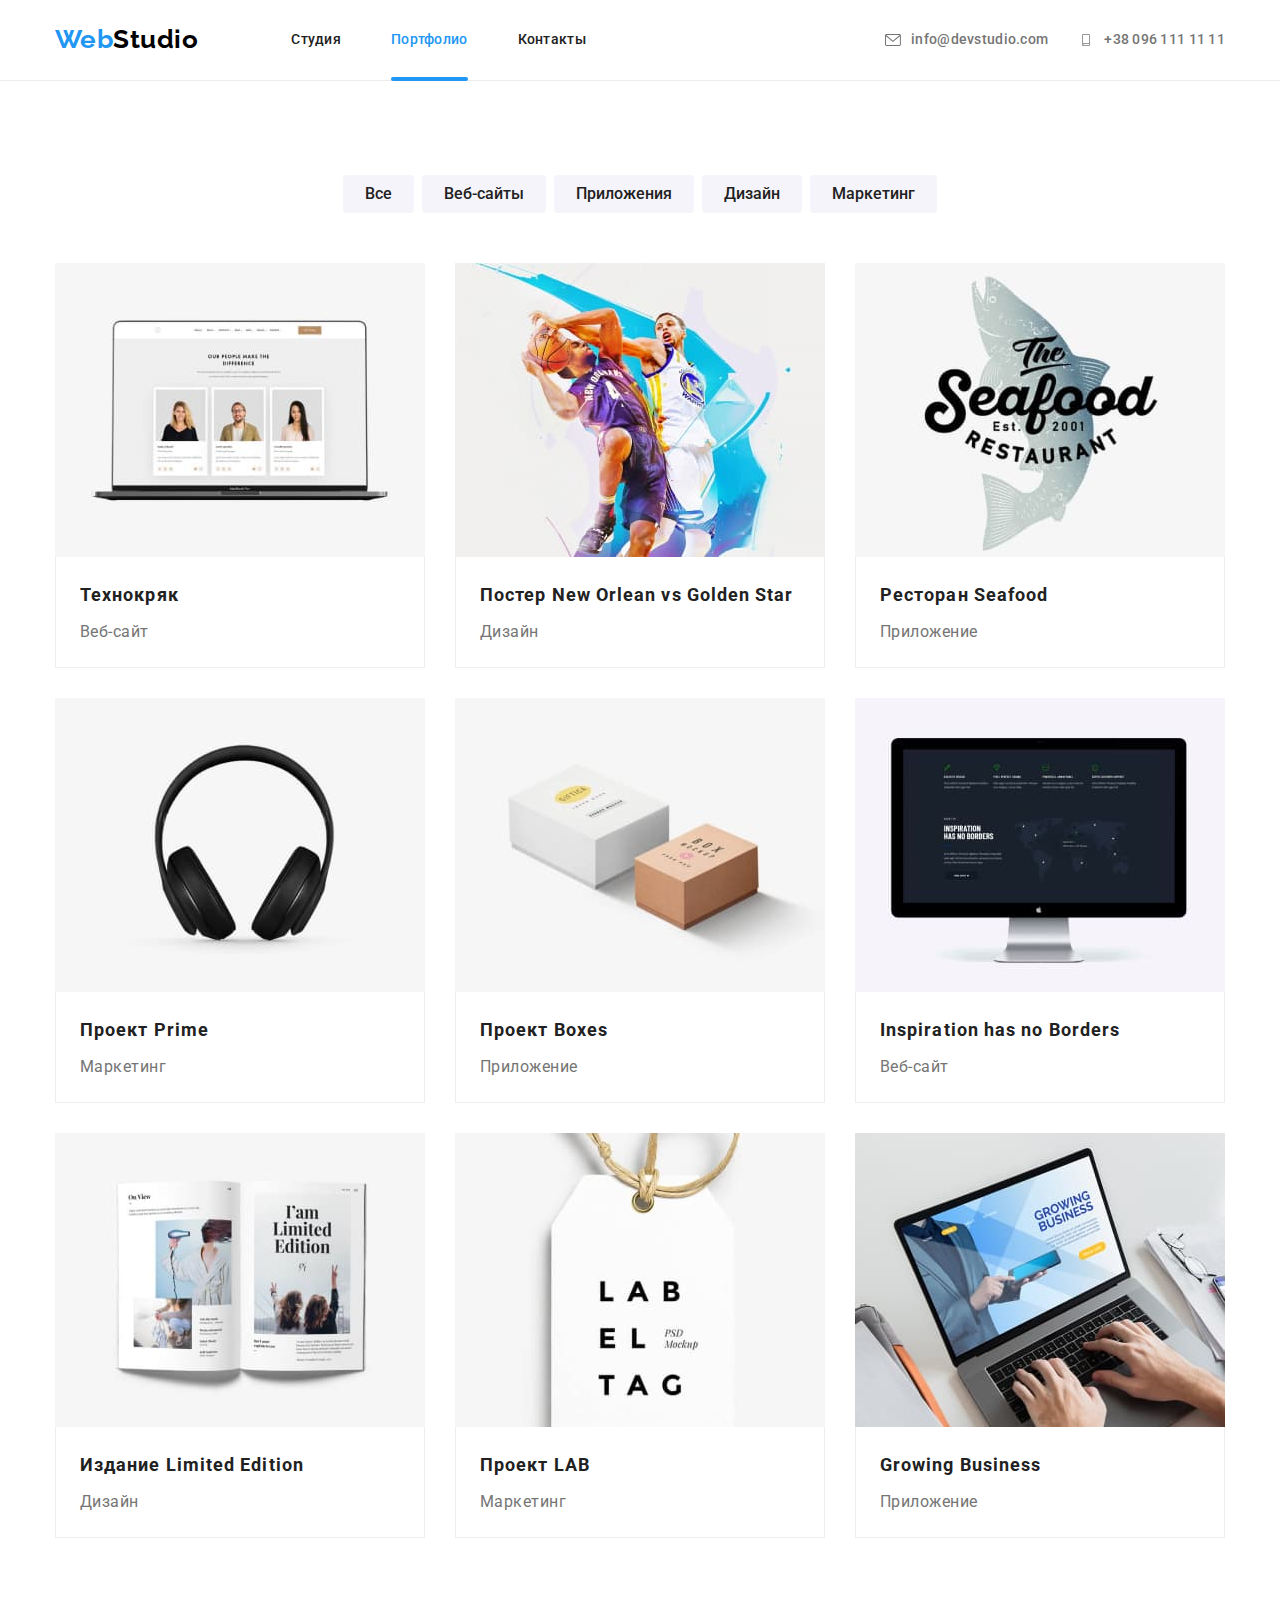
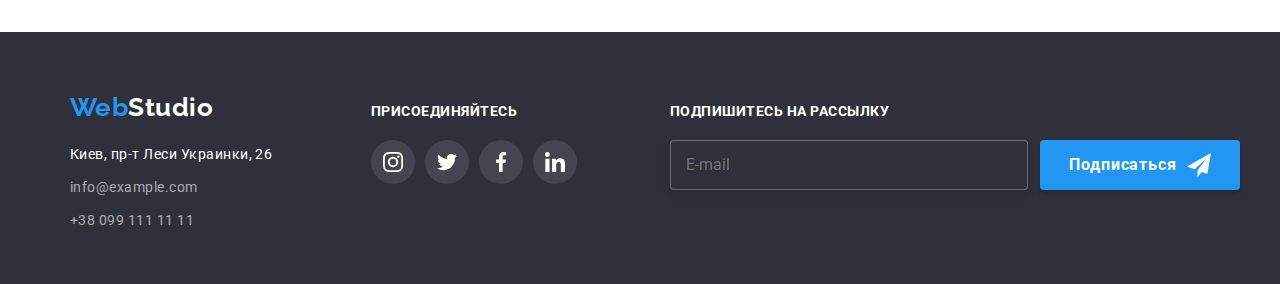
==== portfolio.html @ 0abc46ab "Скопировал файлы из 7 в 8 ДЗ" ====
<!DOCTYPE html>
<html lang="en">
  <head>
    <meta charset="UTF-8" />
    <meta http-equiv="X-UA-Compatible" content="IE=edge" />
    <meta name="viewport" content="width=device-width, initial-scale=1.0" />
    <title>Document</title>
    <link
      href="https://fonts.googleapis.com/css2?family=Raleway:wght@700&family=Roboto:wght@400;500;700;900&display=swap"
      rel="stylesheet"
    />
    <link
      rel="stylesheet"
      href="https://cdnjs.cloudflare.com/ajax/libs/modern-normalize/1.1.0/modern-normalize.min.css"
    />

    <link rel="stylesheet" href="./css/main.min.css" />
  </head>
  <body>
    <!-- HEADER -->
    <header class="header section">
      <div class="header__container container">
        <a class="logo link" href="./index.html"
          ><span class="logo__first-word">Web</span><span class="logo__second-word">Studio</span></a
        >
        <nav class="nav">
          <ul class="nav-list list">
            <li class="nav-list__item">
              <a class="nav-list__link link" href="./index.html">Студия</a>
            </li>
            <li class="nav-list__item">
              <a
                class="nav-list__link nav-list__link--active nav-list__link--current link"
                href="./portfolio.html"
                >Портфолио</a
              >
            </li>
            <li class="nav-list__item"><a class="nav-list__link link" href="">Контакты</a></li>
          </ul>
        </nav>
        <ul class="contacts list">
          <li class="contacts__item">
            <a class="contacts__link link" href="mailto:info@devstudio.com">
              <svg class="contacts__icon" width="16" height="12">
                <use href="./images/sprite.svg#icon-envelope"></use>
              </svg>
              info@devstudio.com</a
            >
          </li>
          <li class="contacts__item">
            <a class="contacts__link link" href="tel:+380961111111">
              <svg class="contacts__icon" width="16" height="12">
                <use href="./images/sprite.svg#icon-smartphone"></use>
              </svg>
              +38 096 111 11 11</a
            >
          </li>
        </ul>
      </div>
    </header>
    <main>
      <!-- section portfolio -->
      <section class="portfolio section">
        <div class="container">
          <h1 class="visually-hidden">Portfolio</h1>
          <!-- filters with buttons -->
          <ul class="filters list">
            <li class="filters__item">
              <button class="filters__button btn" type="button">Все</button>
            </li>
            <li class="filters__item">
              <button class="filters__button btn" type="button">Веб-сайты</button>
            </li>
            <li class="filters__item">
              <button class="filters__button btn" type="button">Приложения</button>
            </li>
            <li class="filters__item">
              <button class="filters__button btn" type="button">Дизайн</button>
            </li>
            <li class="filters__item">
              <button class="filters__button btn" type="button">Маркетинг</button>
            </li>
          </ul>
          <!-- projects -->
          <ul class="projects list">
            <li class="projects__item">
              <a href="" class="projects__link link">
                <div class="projects__wrap">
                  <img
                    src="./images/img-texnokryak.jpg"
                    width="370"
                    height="294"
                    alt="Экран ноутбука с изображением сайта"
                  />
                  <p class="projects__top-text">
                    Технокряк это современная площадка распространения коронавируса. Компании
                    используют эту платформу для цифрового шпионажа и атак на защищённые сервера
                    конкурентов.
                  </p>
                </div>
                <div class="projects__description">
                  <h2 class="projects__name">Технокряк</h2>
                  <p class="projects__type">Веб-сайт</p>
                </div>
              </a>
            </li>
            <li class="projects__item">
              <a href="" class="projects__link link">
                <div class="projects__wrap">
                  <img
                    src="./images/img-new-orlean.jpg"
                    width="370"
                    height="294"
                    alt="Два игрока в баскетбол"
                  />
                  <p class="projects__top-text">
                    Технокряк это современная площадка распространения коронавируса. Компании
                    используют эту платформу для цифрового шпионажа и атак на защищённые сервера
                    конкурентов.
                  </p>
                </div>
                <div class="projects__description">
                  <h2 class="projects__name">Постер New Orlean vs Golden Star</h2>
                  <p class="projects__type">Дизайн</p>
                </div>
              </a>
            </li>
            <li class="projects__item">
              <a href="" class="projects__link link">
                <div class="projects__wrap">
                  <img
                    src="./images/img-seafood.jpg"
                    width="370"
                    height="294"
                    alt="Реклама ресторана Seafood"
                  />
                  <p class="projects__top-text">
                    Технокряк это современная площадка распространения коронавируса. Компании
                    используют эту платформу для цифрового шпионажа и атак на защищённые сервера
                    конкурентов.
                  </p>
                </div>
                <div class="projects__description">
                  <h2 class="projects__name">Ресторан Seafood</h2>
                  <p class="projects__type">Приложение</p>
                </div>
              </a>
            </li>
            <li class="projects__item">
              <a href="" class="projects__link link">
                <div class="projects__wrap">
                  <img
                    src="./images/img-prime.jpg"
                    width="370"
                    height="294"
                    alt="Черные наушники"
                  />
                  <p class="projects__top-text">
                    Технокряк это современная площадка распространения коронавируса. Компании
                    используют эту платформу для цифрового шпионажа и атак на защищённые сервера
                    конкурентов.
                  </p>
                </div>
                <div class="projects__description">
                  <h2 class="projects__name">Проект Prime</h2>
                  <p class="projects__type">Маркетинг</p>
                </div>
              </a>
            </li>
            <li class="projects__item">
              <a href="" class="projects__link link">
                <div class="projects__wrap">
                  <img
                    src="./images/img-boxes.jpg"
                    width="370"
                    height="294"
                    alt="Две картонные коробки"
                  />
                  <p class="projects__top-text">
                    Технокряк это современная площадка распространения коронавируса. Компании
                    используют эту платформу для цифрового шпионажа и атак на защищённые сервера
                    конкурентов.
                  </p>
                </div>
                <div class="projects__description">
                  <h2 class="projects__name">Проект Boxes</h2>
                  <p class="projects__type">Приложение</p>
                </div>
              </a>
            </li>
            <li class="projects__item">
              <a href="" class="projects__link link">
                <div class="projects__wrap">
                  <img
                    src="./images/img-inspiration.jpg"
                    width="370"
                    height="294"
                    alt="Монитор компьютера"
                  />
                  <p class="projects__top-text">
                    Технокряк это современная площадка распространения коронавируса. Компании
                    используют эту платформу для цифрового шпионажа и атак на защищённые сервера
                    конкурентов.
                  </p>
                </div>
                <div class="projects__description">
                  <h2 class="projects__name">Inspiration has no Borders</h2>
                  <p class="projects__type">Веб-сайт</p>
                </div>
              </a>
            </li>
            <li class="projects__item">
              <a href="" class="projects__link link">
                <div class="projects__wrap">
                  <img
                    src="./images/img-limited-edition.jpg"
                    width="370"
                    height="294"
                    alt="Разворот журнала"
                  />
                  <p class="projects__top-text">
                    Технокряк это современная площадка распространения коронавируса. Компании
                    используют эту платформу для цифрового шпионажа и атак на защищённые сервера
                    конкурентов.
                  </p>
                </div>
                <div class="projects__description">
                  <h2 class="projects__name">Издание Limited Edition</h2>
                  <p class="projects__type">Дизайн</p>
                </div>
              </a>
            </li>
            <li class="projects__item">
              <a href="" class="projects__link link">
                <div class="projects__wrap">
                  <img
                    src="./images/img-lab.jpg"
                    width="370"
                    height="294"
                    alt="Этикетка с надписью LAB EL TAG"
                  />
                  <p class="projects__top-text">
                    Технокряк это современная площадка распространения коронавируса. Компании
                    используют эту платформу для цифрового шпионажа и атак на защищённые сервера
                    конкурентов.
                  </p>
                </div>
                <div class="projects__description">
                  <h2 class="projects__name">Проект LAB</h2>
                  <p class="projects__type">Маркетинг</p>
                </div>
              </a>
            </li>
            <li class="projects__item">
              <a href="" class="projects__link link">
                <div class="projects__wrap">
                  <img
                    src="./images/img-growing-business.jpg"
                    width="370"
                    height="294"
                    alt="Экран ноутбука"
                  />
                  <p class="projects__top-text">
                    Технокряк это современная площадка распространения коронавируса. Компании
                    используют эту платформу для цифрового шпионажа и атак на защищённые сервера
                    конкурентов.
                  </p>
                </div>
                <div class="projects__description">
                  <h2 class="projects__name">Growing Business</h2>
                  <p class="projects__type">Приложение</p>
                </div>
              </a>
            </li>
          </ul>
        </div>
      </section>
    </main>
    <!-- footer -->
    <footer class="footer section">
      <div class="footer__container container">
        <div class="address">
          <a class="logo logo__footer link" href="./index.html"
            ><span class="logo__first-word">Web</span
            ><span class="logo__third-word">Studio</span></a
          >
          <address class="address">
            <ul class="address__list list">
              <li class="address__item">
                <p class="address__post">Киев, пр-т Леси Украинки, 26</p>
              </li>
              <li class="address__item">
                <a class="address__link link" href="mailto:info@example.com">info@example.com</a>
              </li>
              <li class="address__item">
                <a class="address__link link" href="tel:+380991111111">+38 099 111 11 11</a>
              </li>
            </ul>
          </address>
        </div>
        <div class="join">
          <p class="join__text">Присоединяйтесь</p>
          <ul class="social list">
            <li class="social__item">
              <a
                class="social__link social__link--dark link"
                href=""
                target="_blank"
                rel="nofollow noopener noreferrer"
                aria-label="Ссылка на Instagram"
              >
                <svg class="social__icon" width="20" height="20">
                  <use href="./images/sprite.svg#icon-instagram"></use>
                </svg>
              </a>
            </li>
            <li class="social__item">
              <a
                class="social__link social__link--dark link"
                href=""
                target="_blank"
                rel="nofollow noopener noreferrer"
                aria-label="Ссылка на twitter"
              >
                <svg class="social__icon" width="20" height="20">
                  <use href="./images/sprite.svg#icon-twitter"></use>
                </svg>
              </a>
            </li>
            <li class="social__item">
              <a
                class="social__link social__link--dark link"
                href=""
                target="_blank"
                rel="nofollow noopener noreferrer"
                aria-label="Ссылка на facebook"
              >
                <svg class="social__icon" width="20" height="20">
                  <use href="./images/sprite.svg#icon-facebook"></use>
                </svg>
              </a>
            </li>
            <li class="social__item">
              <a
                class="social__link social__link--dark link"
                href=""
                target="_blank"
                rel="nofollow noopener noreferrer"
                aria-label="Ссылка на linkedin"
              >
                <svg class="social__icon" width="20" height="20">
                  <use href="./images/sprite.svg#icon-linkedin"></use>
                </svg>
              </a>
            </li>
          </ul>
        </div>
        <div class="subscribe">
          <form action="#" class="subscribe__form">
            <div class="subscribe__field">
              <label for="user-email" class="subscribe__label">Подпишитесь на рассылку</label>
              <input
                type="email"
                class="subscribe__input"
                placeholder="E-mail"
                name="user-email"
                id="user-email"
              />
            </div>
            <button type="submit" class="primary-btn primary-btn--with-icon btn">
              Подписаться
            </button>
          </form>
        </div>
      </div>
    </footer>
  </body>
</html>
---- css/main.min.css ----
:root{--primary-text-color: #212121;--additional-text-color: #757575;--accent-color: #2196f3;--logo-text-color: #000000;--additional-accent-color: #ffffff;--mailto-tel-text-color: rgba(255, 255, 255, 0.6);--primary-background-color: #e5e5e5;--additional-background-color: #f5f4fa;--futer-background-color: #2f303a;--border-portfolio: #eeeeee;--border-line-heder: #ececec;--icon-color: #afb1b8;--icon-color-hover: #ffffff;--additional-icon-color-hover: #2196f3;--additional-icon-color-footer: #44454e}.visually-hidden{position:absolute;width:1px;height:1px;margin:-1px;padding:0;overflow:hidden;border:0;clip:rect(0 0 0 0)}.primary-btn,.check-text,.check-text span,.social,.social__link,.header__container,.features-list__icon,.directions__text,.clients-list__link,.filters{display:flex;justify-content:center;align-items:center}.nav-list,.contacts,.contacts__link,.features-list,.directions__list,.team-list,.clients-list{display:flex;justify-content:space-between;align-items:center}body{font-family:'Roboto', 'Sans Serif';letter-spacing:0.03em;color:var(--primary-text-color)}p,h1,h2,h3,h4,h5,h6{margin:0}img,svg{display:block}.list{list-style:none;margin:0;padding:0}.link{text-decoration:none}.btn{cursor:pointer;border-radius:4px}.section{margin-left:auto;margin-right:auto}.container{width:1200px;padding-left:15px;padding-right:15px;margin-left:auto;margin-right:auto}.logo{font-family:'Raleway', 'Sans Serif';font-size:26px;line-height:1.2;font-weight:700;display:block;margin-right:93px}.logo__first-word{color:var(--accent-color)}.logo__second-word{color:var(--logo-text-color)}.logo__third-word{color:var(--additional-accent-color)}.nav-list__item:not(:last-child){margin-right:50px}.nav-list__link{position:relative;font-size:14px;line-height:1.14;font-weight:500;letter-spacing:0.02em;transition:color 250ms cubic-bezier(0.4, 0, 0.2, 1);color:inherit}.nav-list__link:hover,.nav-list__link:focus{color:var(--accent-color)}.nav-list__link--active{color:var(--accent-color)}.nav-list__link--current::after{content:'';position:absolute;width:100%;height:4px;border-radius:2px;background-color:var(--accent-color);bottom:-34px;left:0}.contacts{margin-left:auto}.contacts__item{color:var(--additional-text-color)}.contacts__item:not(:last-child){margin-right:30px}.contacts__link{font-size:14px;line-height:1.14;font-weight:500;letter-spacing:0.02em;transition:color 250ms cubic-bezier(0.4, 0, 0.2, 1);color:inherit}.contacts__link:hover,.contacts__link:focus{color:var(--accent-color)}.contacts__icon{margin-right:10px;fill:currentColor}.contacts__icon:hover,.contacts__icon:focus{fill:currentColor}.primary-btn{font-size:16px;line-height:1.88;font-weight:700;letter-spacing:0.06em;min-width:200px;height:50px;color:var(--additional-accent-color);background-color:var(--accent-color);border:1px solid transparent;box-shadow:0px 4px 4px rgba(0,0,0,0.15);margin-left:auto;margin-right:auto}.primary-btn--with-icon::after{content:'';width:24px;height:24px;margin-left:10px;background-image:url(../images/svg-icon-send.svg);background-size:contain}.backdrop{position:fixed;top:0;left:0;height:100vh;width:100vw;background:rgba(0,0,0,0.2);transition-property:transform;transition-duration:500ms;transition-timing-function:linear;transition-delay:0}.backdrop.is-hidden{opacity:0;pointer-events:none;visibility:hidden;transform:rotate(180deg)}.modal{position:absolute;top:50%;left:50%;width:528px;min-height:581px;transform:translate(-50%, -50%);background:var(--additional-accent-color);box-shadow:0px 1px 3px rgba(0,0,0,0.12),0px 1px 1px rgba(0,0,0,0.14),0px 2px 1px rgba(0,0,0,0.2);border-radius:4px;padding:40px}.modal__close-btn{position:absolute;right:8px;top:8px;width:30px;height:30px;background-color:var(--additional-accent-color);border:1px solid rgba(0,0,0,0.1);border-radius:50%;color:var(--logo-text-color);display:flex;justify-content:center;align-items:center;transition:color 250ms cubic-bezier(0.4, 0, 0.2, 1)}.modal__close-btn:hover{color:var(--accent-color)}.modal__icon-close{fill:currentColor}.modal__title{font-size:20px;line-height:1.15;font-weight:700;text-align:center;color:var(--primary-text-color);margin-bottom:12px}.modal-field{margin-bottom:10px;display:block;margin-left:auto;margin-right:auto}.modal-field:last-of-type{margin-bottom:30px;padding-right:10px;padding-left:10px}.modal-label{font-size:12px;line-height:1.17;letter-spacing:0.01em;display:block;margin-bottom:4px;color:var(--additional-text-color)}.input-wrap{position:relative}.modal-input{width:100%;height:40px;border:1px solid rgba(33,33,33,0.2);border-radius:4px;padding-left:42px;outline:none}.modal-input:focus{border:1px solid var(--accent-color);outline:none}.modal-icon-input{position:absolute;top:50%;left:12px;transform:translateY(-50%)}.modal-input:focus+.modal-icon-input{fill:var(--accent-color)}.modal-text{width:100%;height:120px;border:1px solid rgba(33,33,33,0.2);border-radius:4px;outline:none;resize:none;display:block;padding:12px 16px;margin-bottom:20px}.modal-text:focus{border:1px solid var(--accent-color);outline:none}placeholder{font-size:14px;line-height:1.14;font-weight:400;letter-spacing:0.01em;color:rgba(117,117,117,0.5)}.check-text{font-size:14px;line-height:1.71;font-weight:400;color:var(--additional-text-color)}.check-text span{width:16px;height:15px;border-radius:2px;border:1px solid var(--primary-text-color);margin-right:8px}.modal-check:checked+.check-text span{background-color:var(--accent-color);border:none}.check-link{color:var(--accent-color);margin-left:4px}.social{width:206px}.social__item:not(:last-child){margin-right:10px}.social__link{width:44px;height:44px;border-radius:50%;color:var(--icon-color);transition:background-color 250ms cubic-bezier(0.4, 0, 0.2, 1),color 250ms cubic-bezier(0.4, 0, 0.2, 1)}.social__link:hover,.social__link:focus{background-color:var(--accent-color);color:var(--icon-color-hover)}.social__icon{fill:currentColor}.social__link--dark{background-color:var(--additional-icon-color-footer);color:var(--additional-accent-color)}.address{margin-right:70px;width:231px;flex-shrink:0;font-style:normal;font-size:14px;line-height:1.71;font-weight:400}.address__item:not(:last-child){margin-bottom:9px}.address__post{color:var(--additional-accent-color)}.address__link{color:var(--mailto-tel-text-color);transition:color 250ms cubic-bezier(0.4, 0, 0.2, 1)}.address__link:hover,.address__link:focus{color:var(--accent-color)}.join{padding-top:12px;padding-bottom:40px;margin-right:93px}.join__text{font-size:14px;line-height:1.14;font-weight:700;text-transform:uppercase;color:var(--additional-accent-color);margin-bottom:20px}.subscribe{display:block}.subscribe__form{display:flex;justify-content:space-between;align-items:flex-end}.subscribe__field{width:358px;padding-top:12px;margin-right:12px}.subscribe__label{font-size:14px;line-height:1.14;font-weight:700;display:block;margin-bottom:20px;color:var(--additional-accent-color);text-transform:uppercase}.subscribe__input{width:100%;height:50px;border:1px solid rgba(255,255,255,0.3);filter:drop-shadow(0px 4px 4px rgba(0,0,0,0.15));border-radius:4px;padding:15px;outline:none;color:var(--additional-accent-color);background-color:var(--futer-background-color)}.subscribe__input:focus{border:1px solid var(--accent-color);outline:none}placeholder{font-size:16px;line-height:1.25;font-weight:400;letter-spacing:0.01em;color:rgba(117,117,117,0.5)}.header{background-color:var(--additional-accent-color);padding-top:24px;padding-bottom:25px;border-bottom:1px solid var(--border-line-heder)}.hero{background-color:var(--futer-background-color);text-align:center;padding-top:200px;padding-bottom:200px;margin-bottom:0;min-height:600px;max-width:1600px;background-image:linear-gradient(to right, rgba(47,48,58,0.4), rgba(47,48,58,0.4)),url(../images/img-hero.jpg);background-size:cover;background-position:center;background-repeat:no-repeat}.hero__title{color:var(--additional-accent-color);font-size:44px;line-height:1.36;font-weight:900;letter-spacing:0.06em;text-transform:uppercase;width:696px;margin-left:auto;margin-right:auto;margin-bottom:30px}.features{padding-top:94px;padding-bottom:47px}.features-list{width:1170px}.features-list__item{width:270px;height:251px}.features-list__item:not(:last-child){margin-right:30px}.features-list__icon{background-color:var(--additional-background-color);height:120px;margin-bottom:30px}.features-list__title{font-size:14px;line-height:1.14;font-weight:700;text-transform:uppercase;margin-bottom:10px}.features-list__text{font-size:14px;line-height:1.71;font-weight:400;color:var(--additional-text-color)}.directions{padding-top:47px;padding-bottom:94px}.directions__title{color:var(--primary-text-color);font-size:36px;line-height:1.17;font-weight:700;margin-top:0;margin-bottom:50px;text-align:center}.directions__list{width:1170px}.directions__item{position:relative}.directions__item:not(:last-child){margin-right:30px}.directions__text{position:absolute;height:70px;width:100%;bottom:0;left:0;background-color:rgba(47,48,58,0.8);font-size:14px;line-height:1.14;font-weight:700;text-align:center;text-transform:uppercase;color:var(--additional-accent-color)}.team{background-color:var(--additional-background-color);padding-top:94px;padding-bottom:94px}.team__title{color:var(--primary-text-color);font-size:36px;line-height:1.17;font-weight:700;text-align:center;margin-bottom:50px}.team-list{width:1170px}.team-list__card{background-color:var(--additional-accent-color);box-shadow:0px 1px 3px rgba(0,0,0,0.12),0px 1px 1px rgba(0,0,0,0.14),0px 2px 1px rgba(0,0,0,0.2);border-radius:0px 0px 4px 4px;width:270px}.team-list__card:not(:last-child){margin-right:30px}.team-list__description{padding-top:30px;padding-bottom:30px;padding-right:32px;padding-left:32px}.team-list__name{color:var(--primary-text-color);font-size:16px;line-height:1.19;font-weight:500;text-align:center;margin-bottom:10px}.team-list__position{font-size:16px;line-height:1.19;font-weight:400;color:var(--additional-text-color);text-align:center;display:block;margin-bottom:16px}.clients{padding-top:94px;padding-bottom:94px}.clients__title{font-size:36px;line-height:1.17;font-weight:700;text-align:center;margin-bottom:50px}.clients-list{width:1170px}.clients-list__item:not(:last-child){margin-right:30px}.clients-list__link{width:170px;height:92px;border:1px solid var(--icon-color);border-radius:4px;color:var(--icon-color);transition:border-color 250ms cubic-bezier(0.4, 0, 0.2, 1),color 250ms cubic-bezier(0.4, 0, 0.2, 1)}.clients-list__link:hover,.clients-list__link:focus{border-color:var(--additional-icon-color-hover);color:var(--accent-color)}.clients-list__ikon{fill:currentColor}.footer{background-color:var(--futer-background-color);padding-top:60px;padding-bottom:60px;height:252px}.footer__container{display:flex;justify-content:flex-start;align-items:flex-start;width:1170px}.logo__footer{margin-bottom:20px}.portfolio.section{padding-top:94px;padding-bottom:94px}.filters{padding-bottom:16px;margin-bottom:34px}.filters__item:not(:last-child){margin-right:8px}.filters__button{display:block;font-size:16px;line-height:1.62;font-weight:500;text-align:center;background-color:var(--additional-background-color);color:var(--primary-text-color);padding:6px 22px;border:none;transition:background-color 250ms cubic-bezier(0.4, 0, 0.02, 1),color 250ms cubic-bezier(0.4, 0, 0.02, 1),box-shadow 250ms cubic-bezier(0.4, 0, 0.02, 1)}.filters__button:hover,.filters__button:focus{background-color:var(--accent-color);color:var(--additional-accent-color);box-shadow:0px 3px 1px rgba(0,0,0,0.1),0px 1px 2px rgba(0,0,0,0.08),0px 2px 2px rgba(0,0,0,0.12)}.projects{display:flex;flex-wrap:wrap;justify-content:space-between;margin:-15px}.projects__wrap{position:relative;overflow:hidden}.projects__top-text{position:absolute;top:0;left:0;background-color:rgba(33,150,243,0.9);padding:63px 24px;font-size:18px;line-height:1.56;font-weight:400;color:var(--additional-accent-color);height:100%;transform:translateY(100%);transition:transform 250ms cubic-bezier(0.4, 0, 0.02, 1);overflow:auto}.projects__item{width:370px;margin:15px;transition:background-color 250ms cubic-bezier(0.4, 0, 0.02, 1);transition:border-bottom 250ms cubic-bezier(0.4, 0, 0.02, 1);transition:box-shadow 250ms cubic-bezier(0.4, 0, 0.02, 1)}.projects__item:hover,.projects__item:focus{background-color:var(--additional-accent-color);border-bottom:1px solid var(--border-portfolio);box-shadow:0px 1px 1px rgba(0,0,0,0.12),0px 4px 4px rgba(0,0,0,0.06),1px 4px 6px rgba(0,0,0,0.16)}.projects__description{padding:20px 24px;border:1px solid var(--border-portfolio);border-top:none}.projects__name{font-size:18px;line-height:2;font-weight:700;letter-spacing:0.06em;color:var(--primary-text-color);margin-bottom:4px}.projects__type{font-size:16px;line-height:1.87;font-weight:400;color:var(--additional-text-color)}.projects__item:hover .projects__top-text,.projects__item:focus .projects__top-text{transform:translateY(0)}
/*# sourceMappingURL=main.min.css.map */
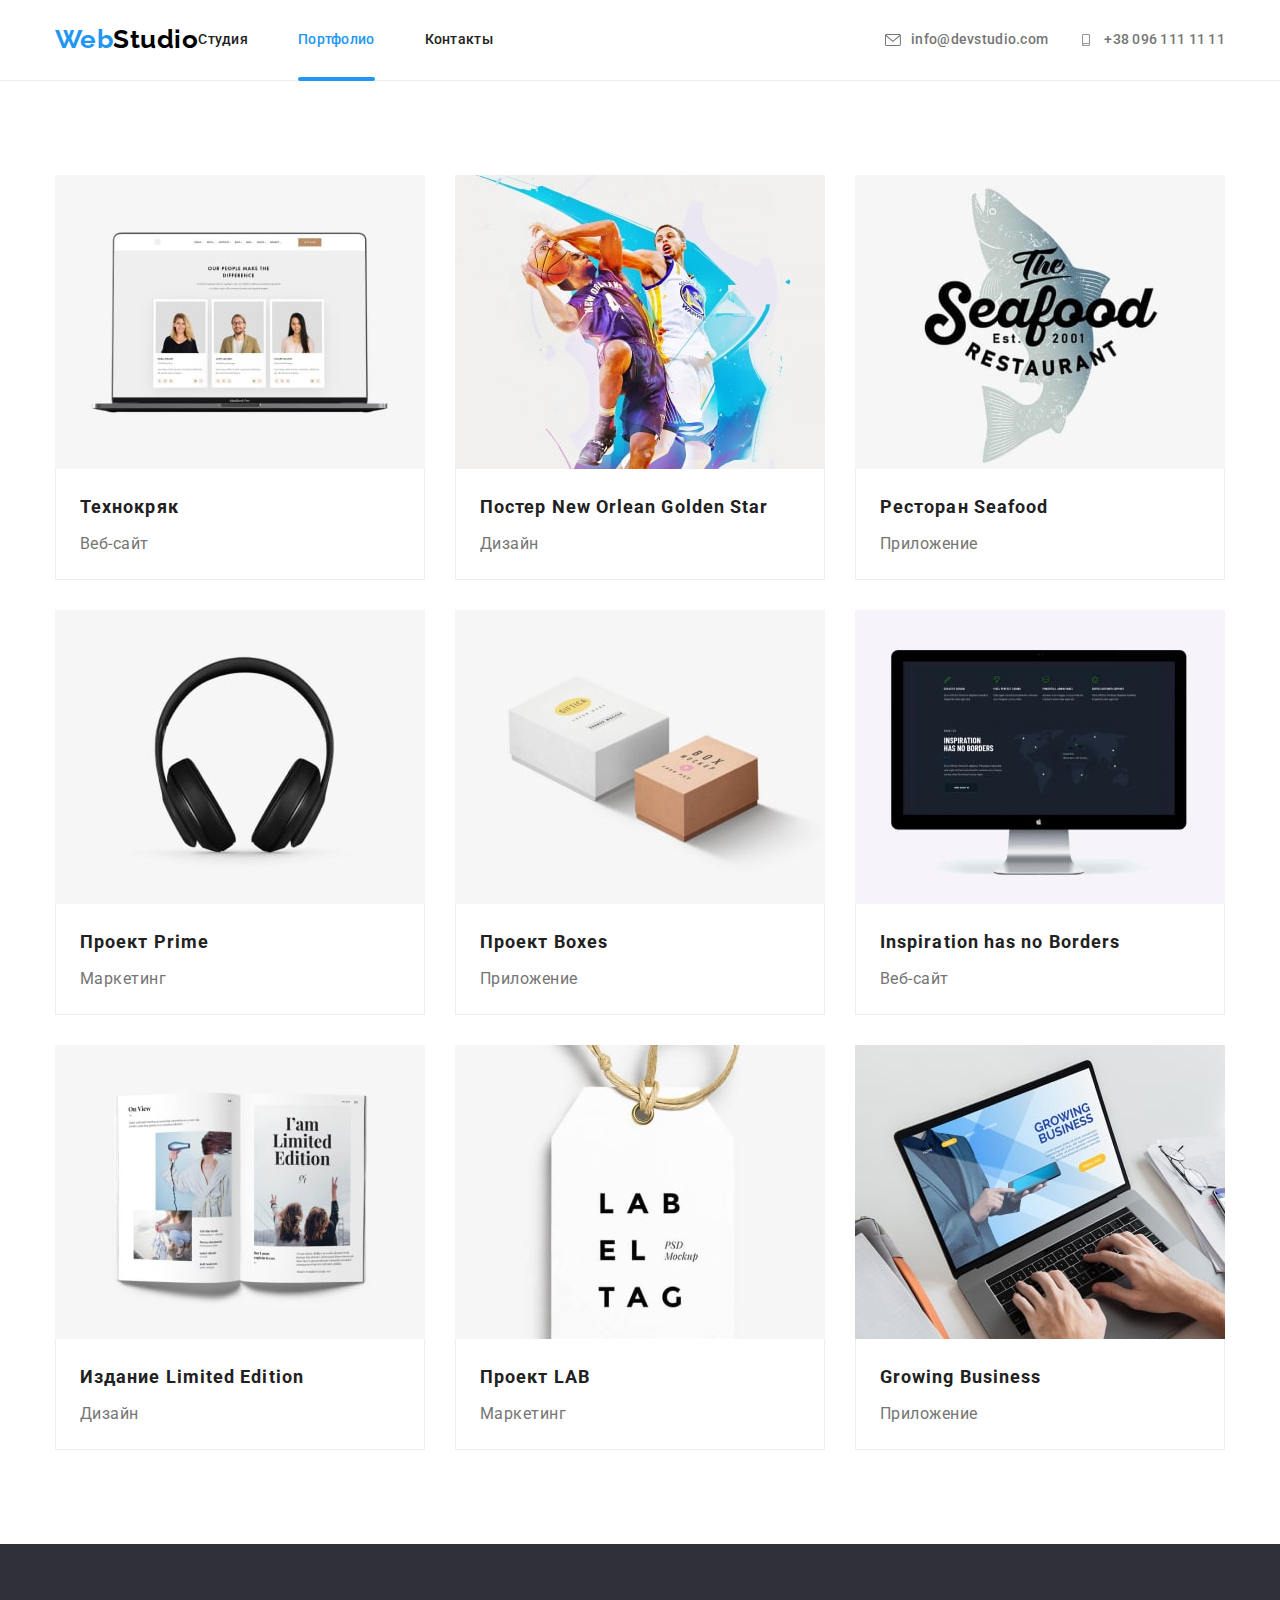
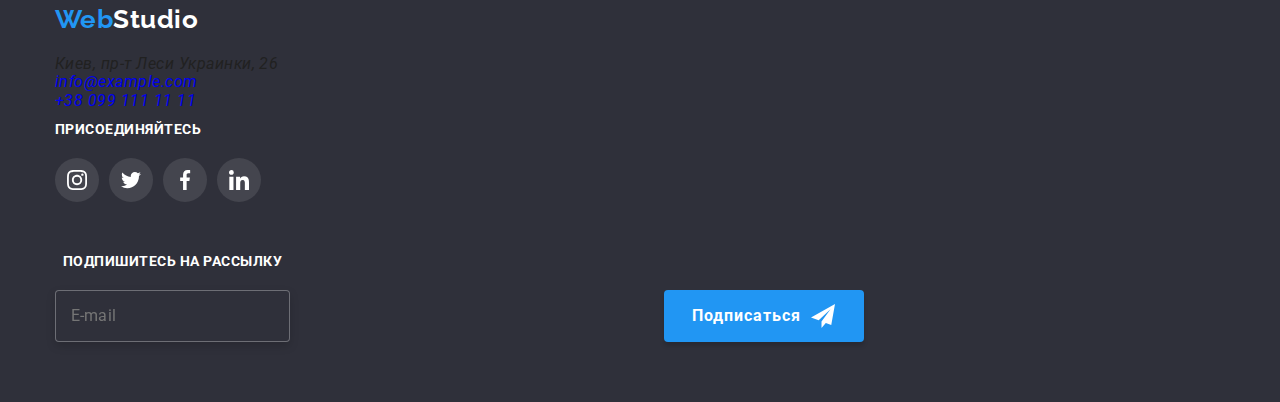
==== commit 1ac72ac1: "Адаптирует секцию projects, фото тоже" ====
--- a/portfolio.html
+++ b/portfolio.html
@@ -64,7 +64,7 @@
         <div class="container">
           <h1 class="visually-hidden">Portfolio</h1>
           <!-- filters with buttons -->
-          <ul class="filters list">
+          <!-- <ul class="filters list">
             <li class="filters__item">
               <button class="filters__button btn" type="button">Все</button>
             </li>
@@ -80,18 +80,39 @@
             <li class="filters__item">
               <button class="filters__button btn" type="button">Маркетинг</button>
             </li>
-          </ul>
+          </ul> -->
           <!-- projects -->
           <ul class="projects list">
             <li class="projects__item">
               <a href="" class="projects__link link">
                 <div class="projects__wrap">
-                  <img
-                    src="./images/img-texnokryak.jpg"
-                    width="370"
-                    height="294"
-                    alt="Экран ноутбука с изображением сайта"
-                  />
+                  <picture>
+                    <source
+                      media="(min-width:1200px)"
+                      srcset="
+                        ./images/img-projects/img-projects1-desk-1x-min.jpg 1x,
+                        ./images/img-projects/img-projects1-desk-2x-min.jpg 2x
+                      "
+                    />
+                    <source
+                      media="(min-width:768px)"
+                      srcset="
+                        ./images/img-projects/img-projects1-tabl-1x-min.jpg 1x,
+                        ./images/img-projects/img-projects1-tabl-2x-min.jpg 2x
+                      "
+                    />
+                    <source
+                      media="(min-width:320px)"
+                      srcset="
+                        ./images/img-projects/img-projects1-mob-1x-min.jpg 1x,
+                        ./images/img-projects/img-projects1-mob-2x-min.jpg 2x
+                      "
+                    />
+                    <img
+                      src="./images/img-projects/img-projects1-desk-1x-min.jpg"
+                      alt="Экран ноутбука с изображением сайта"
+                    />
+                  </picture>
                   <p class="projects__top-text">
                     Технокряк это современная площадка распространения коронавируса. Компании
                     используют эту платформу для цифрового шпионажа и атак на защищённые сервера
@@ -107,20 +128,41 @@
             <li class="projects__item">
               <a href="" class="projects__link link">
                 <div class="projects__wrap">
-                  <img
-                    src="./images/img-new-orlean.jpg"
-                    width="370"
-                    height="294"
-                    alt="Два игрока в баскетбол"
-                  />
-                  <p class="projects__top-text">
-                    Технокряк это современная площадка распространения коронавируса. Компании
-                    используют эту платформу для цифрового шпионажа и атак на защищённые сервера
-                    конкурентов.
-                  </p>
-                </div>
-                <div class="projects__description">
-                  <h2 class="projects__name">Постер New Orlean vs Golden Star</h2>
+                  <picture>
+                    <source
+                      media="(min-width:1200px)"
+                      srcset="
+                        ./images/img-projects/img-projects2-desk-1x-min.jpg 1x,
+                        ./images/img-projects/img-projects2-desk-2x-min.jpg 2x
+                      "
+                    />
+                    <source
+                      media="(min-width:768px)"
+                      srcset="
+                        ./images/img-projects/img-projects2-tabl-1x-min.jpg 1x,
+                        ./images/img-projects/img-projects2-tabl-2x-min.jpg 2x
+                      "
+                    />
+                    <source
+                      media="(min-width:320px)"
+                      srcset="
+                        ./images/img-projects/img-projects2-mob-1x-min.jpg 1x,
+                        ./images/img-projects/img-projects2-mob-2x-min.jpg 2x
+                      "
+                    />
+                    <img
+                      src="./images/img-projects/img-projects2-desk-1x-min.jpg"
+                      alt="Два игрока в баскетбол"
+                    />
+                  </picture>
+                  <p class="projects__top-text">
+                    Технокряк это современная площадка распространения коронавируса. Компании
+                    используют эту платформу для цифрового шпионажа и атак на защищённые сервера
+                    конкурентов.
+                  </p>
+                </div>
+                <div class="projects__description">
+                  <h2 class="projects__name">Постер New Orlean Golden Star</h2>
                   <p class="projects__type">Дизайн</p>
                 </div>
               </a>
@@ -128,12 +170,33 @@
             <li class="projects__item">
               <a href="" class="projects__link link">
                 <div class="projects__wrap">
-                  <img
-                    src="./images/img-seafood.jpg"
-                    width="370"
-                    height="294"
-                    alt="Реклама ресторана Seafood"
-                  />
+                  <picture>
+                    <source
+                      media="(min-width:1200px)"
+                      srcset="
+                        ./images/img-projects/img-projects3-desk-1x-min.jpg 1x,
+                        ./images/img-projects/img-projects3-desk-2x-min.jpg 2x
+                      "
+                    />
+                    <source
+                      media="(min-width:768px)"
+                      srcset="
+                        ./images/img-projects/img-projects3-tabl-1x-min.jpg 1x,
+                        ./images/img-projects/img-projects3-tabl-2x-min.jpg 2x
+                      "
+                    />
+                    <source
+                      media="(min-width:320px)"
+                      srcset="
+                        ./images/img-projects/img-projects3-mob-1x-min.jpg 1x,
+                        ./images/img-projects/img-projects3-mob-2x-min.jpg 2x
+                      "
+                    />
+                    <img
+                      src="./images/img-projects/img-projects3-desk-1x-min.jpg"
+                      alt="Реклама ресторана Seafood"
+                    />
+                  </picture>
                   <p class="projects__top-text">
                     Технокряк это современная площадка распространения коронавируса. Компании
                     используют эту платформу для цифрового шпионажа и атак на защищённые сервера
@@ -149,12 +212,33 @@
             <li class="projects__item">
               <a href="" class="projects__link link">
                 <div class="projects__wrap">
-                  <img
-                    src="./images/img-prime.jpg"
-                    width="370"
-                    height="294"
-                    alt="Черные наушники"
-                  />
+                  <picture>
+                    <source
+                      media="(min-width:1200px)"
+                      srcset="
+                        ./images/img-projects/img-projects4-desk-1x-min.jpg 1x,
+                        ./images/img-projects/img-projects4-desk-2x-min.jpg 2x
+                      "
+                    />
+                    <source
+                      media="(min-width:768px)"
+                      srcset="
+                        ./images/img-projects/img-projects4-tabl-1x-min.jpg 1x,
+                        ./images/img-projects/img-projects4-tabl-2x-min.jpg 2x
+                      "
+                    />
+                    <source
+                      media="(min-width:320px)"
+                      srcset="
+                        ./images/img-projects/img-projects4-mob-1x-min.jpg 1x,
+                        ./images/img-projects/img-projects4-mob-2x-min.jpg 2x
+                      "
+                    />
+                    <img
+                      src="./images/img-projects/img-projects4-desk-1x-min.jpg"
+                      alt="Черные наушники"
+                    />
+                  </picture>
                   <p class="projects__top-text">
                     Технокряк это современная площадка распространения коронавируса. Компании
                     используют эту платформу для цифрового шпионажа и атак на защищённые сервера
@@ -170,12 +254,33 @@
             <li class="projects__item">
               <a href="" class="projects__link link">
                 <div class="projects__wrap">
-                  <img
-                    src="./images/img-boxes.jpg"
-                    width="370"
-                    height="294"
-                    alt="Две картонные коробки"
-                  />
+                  <picture>
+                    <source
+                      media="(min-width:1200px)"
+                      srcset="
+                        ./images/img-projects/img-projects5-desk-1x-min.jpg 1x,
+                        ./images/img-projects/img-projects5-desk-2x-min.jpg 2x
+                      "
+                    />
+                    <source
+                      media="(min-width:768px)"
+                      srcset="
+                        ./images/img-projects/img-projects5-tabl-1x-min.jpg 1x,
+                        ./images/img-projects/img-projects5-tabl-2x-min.jpg 2x
+                      "
+                    />
+                    <source
+                      media="(min-width:320px)"
+                      srcset="
+                        ./images/img-projects/img-projects5-mob-1x-min.jpg 1x,
+                        ./images/img-projects/img-projects5-mob-2x-min.jpg 2x
+                      "
+                    />
+                    <img
+                      src="./images/img-projects/img-projects5-desk-1x-min.jpg"
+                      alt="Две картонные коробки"
+                    />
+                  </picture>
                   <p class="projects__top-text">
                     Технокряк это современная площадка распространения коронавируса. Компании
                     используют эту платформу для цифрового шпионажа и атак на защищённые сервера
@@ -191,12 +296,33 @@
             <li class="projects__item">
               <a href="" class="projects__link link">
                 <div class="projects__wrap">
-                  <img
-                    src="./images/img-inspiration.jpg"
-                    width="370"
-                    height="294"
-                    alt="Монитор компьютера"
-                  />
+                  <picture>
+                    <source
+                      media="(min-width:1200px)"
+                      srcset="
+                        ./images/img-projects/img-projects6-desk-1x-min.jpg 1x,
+                        ./images/img-projects/img-projects6-desk-2x-min.jpg 2x
+                      "
+                    />
+                    <source
+                      media="(min-width:768px)"
+                      srcset="
+                        ./images/img-projects/img-projects6-tabl-1x-min.jpg 1x,
+                        ./images/img-projects/img-projects6-tabl-2x-min.jpg 2x
+                      "
+                    />
+                    <source
+                      media="(min-width:320px)"
+                      srcset="
+                        ./images/img-projects/img-projects6-mob-1x-min.jpg 1x,
+                        ./images/img-projects/img-projects6-mob-2x-min.jpg 2x
+                      "
+                    />
+                    <img
+                      src="./images/img-projects/img-projects6-desk-1x-min.jpg"
+                      alt="Монитор компьютера"
+                    />
+                  </picture>
                   <p class="projects__top-text">
                     Технокряк это современная площадка распространения коронавируса. Компании
                     используют эту платформу для цифрового шпионажа и атак на защищённые сервера
@@ -212,12 +338,33 @@
             <li class="projects__item">
               <a href="" class="projects__link link">
                 <div class="projects__wrap">
-                  <img
-                    src="./images/img-limited-edition.jpg"
-                    width="370"
-                    height="294"
-                    alt="Разворот журнала"
-                  />
+                  <picture>
+                    <source
+                      media="(min-width:1200px)"
+                      srcset="
+                        ./images/img-projects/img-projects7-desk-1x-min.jpg 1x,
+                        ./images/img-projects/img-projects7-desk-2x-min.jpg 2x
+                      "
+                    />
+                    <source
+                      media="(min-width:768px)"
+                      srcset="
+                        ./images/img-projects/img-projects7-tabl-1x-min.jpg 1x,
+                        ./images/img-projects/img-projects7-tabl-2x-min.jpg 2x
+                      "
+                    />
+                    <source
+                      media="(min-width:320px)"
+                      srcset="
+                        ./images/img-projects/img-projects7-mob-1x-min.jpg 1x,
+                        ./images/img-projects/img-projects7-mob-2x-min.jpg 2x
+                      "
+                    />
+                    <img
+                      src="./images/img-projects/img-projects7-desk-1x-min.jpg"
+                      alt="Разворот журнала"
+                    />
+                  </picture>
                   <p class="projects__top-text">
                     Технокряк это современная площадка распространения коронавируса. Компании
                     используют эту платформу для цифрового шпионажа и атак на защищённые сервера
@@ -233,12 +380,33 @@
             <li class="projects__item">
               <a href="" class="projects__link link">
                 <div class="projects__wrap">
-                  <img
-                    src="./images/img-lab.jpg"
-                    width="370"
-                    height="294"
-                    alt="Этикетка с надписью LAB EL TAG"
-                  />
+                  <picture>
+                    <source
+                      media="(min-width:1200px)"
+                      srcset="
+                        ./images/img-projects/img-projects8-desk-1x-min.jpg 1x,
+                        ./images/img-projects/img-projects8-desk-2x-min.jpg 2x
+                      "
+                    />
+                    <source
+                      media="(min-width:768px)"
+                      srcset="
+                        ./images/img-projects/img-projects8-tabl-1x-min.jpg 1x,
+                        ./images/img-projects/img-projects8-tabl-2x-min.jpg 2x
+                      "
+                    />
+                    <source
+                      media="(min-width:320px)"
+                      srcset="
+                        ./images/img-projects/img-projects8-mob-1x-min.jpg 1x,
+                        ./images/img-projects/img-projects8-mob-2x-min.jpg 2x
+                      "
+                    />
+                    <img
+                      src="./images/img-projects/img-projects8-desk-1x-min.jpg"
+                      alt="Этикетка с надписью LAB EL TA"
+                    />
+                  </picture>
                   <p class="projects__top-text">
                     Технокряк это современная площадка распространения коронавируса. Компании
                     используют эту платформу для цифрового шпионажа и атак на защищённые сервера
@@ -254,12 +422,33 @@
             <li class="projects__item">
               <a href="" class="projects__link link">
                 <div class="projects__wrap">
-                  <img
-                    src="./images/img-growing-business.jpg"
-                    width="370"
-                    height="294"
-                    alt="Экран ноутбука"
-                  />
+                  <picture>
+                    <source
+                      media="(min-width:1200px)"
+                      srcset="
+                        ./images/img-projects/img-projects9-desk-1x-min.jpg 1x,
+                        ./images/img-projects/img-projects9-desk-2x-min.jpg 2x
+                      "
+                    />
+                    <source
+                      media="(min-width:768px)"
+                      srcset="
+                        ./images/img-projects/img-projects9-tabl-1x-min.jpg 1x,
+                        ./images/img-projects/img-projects9-tabl-2x-min.jpg 2x
+                      "
+                    />
+                    <source
+                      media="(min-width:320px)"
+                      srcset="
+                        ./images/img-projects/img-projects9-mob-1x-min.jpg 1x,
+                        ./images/img-projects/img-projects9-mob-2x-min.jpg 2x
+                      "
+                    />
+                    <img
+                      src="./images/img-projects/img-projects9-desk-1x-min.jpg"
+                      alt="Экран ноутбука"
+                    />
+                  </picture>
                   <p class="projects__top-text">
                     Технокряк это современная площадка распространения коронавируса. Компании
                     используют эту платформу для цифрового шпионажа и атак на защищённые сервера
--- a/css/main.min.css
+++ b/css/main.min.css
@@ -1,2 +1,2 @@
-:root{--primary-text-color: #212121;--additional-text-color: #757575;--accent-color: #2196f3;--logo-text-color: #000000;--additional-accent-color: #ffffff;--mailto-tel-text-color: rgba(255, 255, 255, 0.6);--primary-background-color: #e5e5e5;--additional-background-color: #f5f4fa;--futer-background-color: #2f303a;--border-portfolio: #eeeeee;--border-line-heder: #ececec;--icon-color: #afb1b8;--icon-color-hover: #ffffff;--additional-icon-color-hover: #2196f3;--additional-icon-color-footer: #44454e}.visually-hidden{position:absolute;width:1px;height:1px;margin:-1px;padding:0;overflow:hidden;border:0;clip:rect(0 0 0 0)}.primary-btn,.check-text,.check-text span,.social,.social__link,.header__container,.features-list__icon,.directions__text,.clients-list__link,.filters{display:flex;justify-content:center;align-items:center}.nav-list,.contacts,.contacts__link,.features-list,.directions__list,.team-list,.clients-list{display:flex;justify-content:space-between;align-items:center}body{font-family:'Roboto', 'Sans Serif';letter-spacing:0.03em;color:var(--primary-text-color)}p,h1,h2,h3,h4,h5,h6{margin:0}img,svg{display:block}.list{list-style:none;margin:0;padding:0}.link{text-decoration:none}.btn{cursor:pointer;border-radius:4px}.section{margin-left:auto;margin-right:auto}.container{width:1200px;padding-left:15px;padding-right:15px;margin-left:auto;margin-right:auto}.logo{font-family:'Raleway', 'Sans Serif';font-size:26px;line-height:1.2;font-weight:700;display:block;margin-right:93px}.logo__first-word{color:var(--accent-color)}.logo__second-word{color:var(--logo-text-color)}.logo__third-word{color:var(--additional-accent-color)}.nav-list__item:not(:last-child){margin-right:50px}.nav-list__link{position:relative;font-size:14px;line-height:1.14;font-weight:500;letter-spacing:0.02em;transition:color 250ms cubic-bezier(0.4, 0, 0.2, 1);color:inherit}.nav-list__link:hover,.nav-list__link:focus{color:var(--accent-color)}.nav-list__link--active{color:var(--accent-color)}.nav-list__link--current::after{content:'';position:absolute;width:100%;height:4px;border-radius:2px;background-color:var(--accent-color);bottom:-34px;left:0}.contacts{margin-left:auto}.contacts__item{color:var(--additional-text-color)}.contacts__item:not(:last-child){margin-right:30px}.contacts__link{font-size:14px;line-height:1.14;font-weight:500;letter-spacing:0.02em;transition:color 250ms cubic-bezier(0.4, 0, 0.2, 1);color:inherit}.contacts__link:hover,.contacts__link:focus{color:var(--accent-color)}.contacts__icon{margin-right:10px;fill:currentColor}.contacts__icon:hover,.contacts__icon:focus{fill:currentColor}.primary-btn{font-size:16px;line-height:1.88;font-weight:700;letter-spacing:0.06em;min-width:200px;height:50px;color:var(--additional-accent-color);background-color:var(--accent-color);border:1px solid transparent;box-shadow:0px 4px 4px rgba(0,0,0,0.15);margin-left:auto;margin-right:auto}.primary-btn--with-icon::after{content:'';width:24px;height:24px;margin-left:10px;background-image:url(../images/svg-icon-send.svg);background-size:contain}.backdrop{position:fixed;top:0;left:0;height:100vh;width:100vw;background:rgba(0,0,0,0.2);transition-property:transform;transition-duration:500ms;transition-timing-function:linear;transition-delay:0}.backdrop.is-hidden{opacity:0;pointer-events:none;visibility:hidden;transform:rotate(180deg)}.modal{position:absolute;top:50%;left:50%;width:528px;min-height:581px;transform:translate(-50%, -50%);background:var(--additional-accent-color);box-shadow:0px 1px 3px rgba(0,0,0,0.12),0px 1px 1px rgba(0,0,0,0.14),0px 2px 1px rgba(0,0,0,0.2);border-radius:4px;padding:40px}.modal__close-btn{position:absolute;right:8px;top:8px;width:30px;height:30px;background-color:var(--additional-accent-color);border:1px solid rgba(0,0,0,0.1);border-radius:50%;color:var(--logo-text-color);display:flex;justify-content:center;align-items:center;transition:color 250ms cubic-bezier(0.4, 0, 0.2, 1)}.modal__close-btn:hover{color:var(--accent-color)}.modal__icon-close{fill:currentColor}.modal__title{font-size:20px;line-height:1.15;font-weight:700;text-align:center;color:var(--primary-text-color);margin-bottom:12px}.modal-field{margin-bottom:10px;display:block;margin-left:auto;margin-right:auto}.modal-field:last-of-type{margin-bottom:30px;padding-right:10px;padding-left:10px}.modal-label{font-size:12px;line-height:1.17;letter-spacing:0.01em;display:block;margin-bottom:4px;color:var(--additional-text-color)}.input-wrap{position:relative}.modal-input{width:100%;height:40px;border:1px solid rgba(33,33,33,0.2);border-radius:4px;padding-left:42px;outline:none}.modal-input:focus{border:1px solid var(--accent-color);outline:none}.modal-icon-input{position:absolute;top:50%;left:12px;transform:translateY(-50%)}.modal-input:focus+.modal-icon-input{fill:var(--accent-color)}.modal-text{width:100%;height:120px;border:1px solid rgba(33,33,33,0.2);border-radius:4px;outline:none;resize:none;display:block;padding:12px 16px;margin-bottom:20px}.modal-text:focus{border:1px solid var(--accent-color);outline:none}placeholder{font-size:14px;line-height:1.14;font-weight:400;letter-spacing:0.01em;color:rgba(117,117,117,0.5)}.check-text{font-size:14px;line-height:1.71;font-weight:400;color:var(--additional-text-color)}.check-text span{width:16px;height:15px;border-radius:2px;border:1px solid var(--primary-text-color);margin-right:8px}.modal-check:checked+.check-text span{background-color:var(--accent-color);border:none}.check-link{color:var(--accent-color);margin-left:4px}.social{width:206px}.social__item:not(:last-child){margin-right:10px}.social__link{width:44px;height:44px;border-radius:50%;color:var(--icon-color);transition:background-color 250ms cubic-bezier(0.4, 0, 0.2, 1),color 250ms cubic-bezier(0.4, 0, 0.2, 1)}.social__link:hover,.social__link:focus{background-color:var(--accent-color);color:var(--icon-color-hover)}.social__icon{fill:currentColor}.social__link--dark{background-color:var(--additional-icon-color-footer);color:var(--additional-accent-color)}.address{margin-right:70px;width:231px;flex-shrink:0;font-style:normal;font-size:14px;line-height:1.71;font-weight:400}.address__item:not(:last-child){margin-bottom:9px}.address__post{color:var(--additional-accent-color)}.address__link{color:var(--mailto-tel-text-color);transition:color 250ms cubic-bezier(0.4, 0, 0.2, 1)}.address__link:hover,.address__link:focus{color:var(--accent-color)}.join{padding-top:12px;padding-bottom:40px;margin-right:93px}.join__text{font-size:14px;line-height:1.14;font-weight:700;text-transform:uppercase;color:var(--additional-accent-color);margin-bottom:20px}.subscribe{display:block}.subscribe__form{display:flex;justify-content:space-between;align-items:flex-end}.subscribe__field{width:358px;padding-top:12px;margin-right:12px}.subscribe__label{font-size:14px;line-height:1.14;font-weight:700;display:block;margin-bottom:20px;color:var(--additional-accent-color);text-transform:uppercase}.subscribe__input{width:100%;height:50px;border:1px solid rgba(255,255,255,0.3);filter:drop-shadow(0px 4px 4px rgba(0,0,0,0.15));border-radius:4px;padding:15px;outline:none;color:var(--additional-accent-color);background-color:var(--futer-background-color)}.subscribe__input:focus{border:1px solid var(--accent-color);outline:none}placeholder{font-size:16px;line-height:1.25;font-weight:400;letter-spacing:0.01em;color:rgba(117,117,117,0.5)}.header{background-color:var(--additional-accent-color);padding-top:24px;padding-bottom:25px;border-bottom:1px solid var(--border-line-heder)}.hero{background-color:var(--futer-background-color);text-align:center;padding-top:200px;padding-bottom:200px;margin-bottom:0;min-height:600px;max-width:1600px;background-image:linear-gradient(to right, rgba(47,48,58,0.4), rgba(47,48,58,0.4)),url(../images/img-hero.jpg);background-size:cover;background-position:center;background-repeat:no-repeat}.hero__title{color:var(--additional-accent-color);font-size:44px;line-height:1.36;font-weight:900;letter-spacing:0.06em;text-transform:uppercase;width:696px;margin-left:auto;margin-right:auto;margin-bottom:30px}.features{padding-top:94px;padding-bottom:47px}.features-list{width:1170px}.features-list__item{width:270px;height:251px}.features-list__item:not(:last-child){margin-right:30px}.features-list__icon{background-color:var(--additional-background-color);height:120px;margin-bottom:30px}.features-list__title{font-size:14px;line-height:1.14;font-weight:700;text-transform:uppercase;margin-bottom:10px}.features-list__text{font-size:14px;line-height:1.71;font-weight:400;color:var(--additional-text-color)}.directions{padding-top:47px;padding-bottom:94px}.directions__title{color:var(--primary-text-color);font-size:36px;line-height:1.17;font-weight:700;margin-top:0;margin-bottom:50px;text-align:center}.directions__list{width:1170px}.directions__item{position:relative}.directions__item:not(:last-child){margin-right:30px}.directions__text{position:absolute;height:70px;width:100%;bottom:0;left:0;background-color:rgba(47,48,58,0.8);font-size:14px;line-height:1.14;font-weight:700;text-align:center;text-transform:uppercase;color:var(--additional-accent-color)}.team{background-color:var(--additional-background-color);padding-top:94px;padding-bottom:94px}.team__title{color:var(--primary-text-color);font-size:36px;line-height:1.17;font-weight:700;text-align:center;margin-bottom:50px}.team-list{width:1170px}.team-list__card{background-color:var(--additional-accent-color);box-shadow:0px 1px 3px rgba(0,0,0,0.12),0px 1px 1px rgba(0,0,0,0.14),0px 2px 1px rgba(0,0,0,0.2);border-radius:0px 0px 4px 4px;width:270px}.team-list__card:not(:last-child){margin-right:30px}.team-list__description{padding-top:30px;padding-bottom:30px;padding-right:32px;padding-left:32px}.team-list__name{color:var(--primary-text-color);font-size:16px;line-height:1.19;font-weight:500;text-align:center;margin-bottom:10px}.team-list__position{font-size:16px;line-height:1.19;font-weight:400;color:var(--additional-text-color);text-align:center;display:block;margin-bottom:16px}.clients{padding-top:94px;padding-bottom:94px}.clients__title{font-size:36px;line-height:1.17;font-weight:700;text-align:center;margin-bottom:50px}.clients-list{width:1170px}.clients-list__item:not(:last-child){margin-right:30px}.clients-list__link{width:170px;height:92px;border:1px solid var(--icon-color);border-radius:4px;color:var(--icon-color);transition:border-color 250ms cubic-bezier(0.4, 0, 0.2, 1),color 250ms cubic-bezier(0.4, 0, 0.2, 1)}.clients-list__link:hover,.clients-list__link:focus{border-color:var(--additional-icon-color-hover);color:var(--accent-color)}.clients-list__ikon{fill:currentColor}.footer{background-color:var(--futer-background-color);padding-top:60px;padding-bottom:60px;height:252px}.footer__container{display:flex;justify-content:flex-start;align-items:flex-start;width:1170px}.logo__footer{margin-bottom:20px}.portfolio.section{padding-top:94px;padding-bottom:94px}.filters{padding-bottom:16px;margin-bottom:34px}.filters__item:not(:last-child){margin-right:8px}.filters__button{display:block;font-size:16px;line-height:1.62;font-weight:500;text-align:center;background-color:var(--additional-background-color);color:var(--primary-text-color);padding:6px 22px;border:none;transition:background-color 250ms cubic-bezier(0.4, 0, 0.02, 1),color 250ms cubic-bezier(0.4, 0, 0.02, 1),box-shadow 250ms cubic-bezier(0.4, 0, 0.02, 1)}.filters__button:hover,.filters__button:focus{background-color:var(--accent-color);color:var(--additional-accent-color);box-shadow:0px 3px 1px rgba(0,0,0,0.1),0px 1px 2px rgba(0,0,0,0.08),0px 2px 2px rgba(0,0,0,0.12)}.projects{display:flex;flex-wrap:wrap;justify-content:space-between;margin:-15px}.projects__wrap{position:relative;overflow:hidden}.projects__top-text{position:absolute;top:0;left:0;background-color:rgba(33,150,243,0.9);padding:63px 24px;font-size:18px;line-height:1.56;font-weight:400;color:var(--additional-accent-color);height:100%;transform:translateY(100%);transition:transform 250ms cubic-bezier(0.4, 0, 0.02, 1);overflow:auto}.projects__item{width:370px;margin:15px;transition:background-color 250ms cubic-bezier(0.4, 0, 0.02, 1);transition:border-bottom 250ms cubic-bezier(0.4, 0, 0.02, 1);transition:box-shadow 250ms cubic-bezier(0.4, 0, 0.02, 1)}.projects__item:hover,.projects__item:focus{background-color:var(--additional-accent-color);border-bottom:1px solid var(--border-portfolio);box-shadow:0px 1px 1px rgba(0,0,0,0.12),0px 4px 4px rgba(0,0,0,0.06),1px 4px 6px rgba(0,0,0,0.16)}.projects__description{padding:20px 24px;border:1px solid var(--border-portfolio);border-top:none}.projects__name{font-size:18px;line-height:2;font-weight:700;letter-spacing:0.06em;color:var(--primary-text-color);margin-bottom:4px}.projects__type{font-size:16px;line-height:1.87;font-weight:400;color:var(--additional-text-color)}.projects__item:hover .projects__top-text,.projects__item:focus .projects__top-text{transform:translateY(0)}
+:root{--primary-text-color: #212121;--additional-text-color: #757575;--accent-color: #2196f3;--logo-text-color: #000000;--additional-accent-color: #ffffff;--mailto-tel-text-color: rgba(255, 255, 255, 0.6);--primary-background-color: #e5e5e5;--additional-background-color: #f5f4fa;--futer-background-color: #2f303a;--border-portfolio: #eeeeee;--border-line-heder: #ececec;--icon-color: #afb1b8;--icon-color-hover: #ffffff;--additional-icon-color-hover: #2196f3;--additional-icon-color-footer: #44454e}.visually-hidden{position:absolute;width:1px;height:1px;margin:-1px;padding:0;overflow:hidden;border:0;clip:rect(0 0 0 0)}body{font-family:'Roboto', 'Sans Serif';letter-spacing:0.03em;color:var(--primary-text-color)}p,h1,h2,h3,h4,h5,h6{margin:0}img,svg{display:block;max-width:100%;height:auto}.list{list-style:none;margin:0;padding:0}.link{text-decoration:none}.btn{cursor:pointer;border-radius:4px}.section{margin-left:auto;margin-right:auto}.container{padding-left:15px;padding-right:15px;margin:0 auto;width:100%}@media (min-width: 480px){.container{width:480px}}@media (min-width: 768px){.container{width:768px}}@media (min-width: 1200px){.container{width:1200px}}.logo{font-family:'Raleway', 'Sans Serif';font-size:24px;line-height:1.17;font-weight:700;display:block}.logo__first-word{color:var(--accent-color)}.logo__second-word{color:var(--logo-text-color)}.logo__third-word{color:var(--additional-accent-color)}@media (min-width: 1200px){.logo{font-size:26px;line-height:1.2;font-weight:700}}.nav-list{font-size:14px;line-height:1.14;font-weight:500;letter-spacing:0.02em;display:flex;align-items:center;justify-content:space-between}@media (max-width: 767.98px){.nav-list{display:none}}.nav-list__item:not(:last-child){margin-right:50px}.nav-list__link{position:relative;transition:color 250ms cubic-bezier(0.4, 0, 0.2, 1);color:inherit}.nav-list__link:hover,.nav-list__link:focus{color:var(--accent-color)}.nav-list__link--active{color:var(--accent-color)}.nav-list__link--current::after{content:'';position:absolute;width:100%;height:4px;border-radius:2px;background-color:var(--accent-color);bottom:-34px;left:0}.contacts{font-size:12px;line-height:1.16;font-weight:500;letter-spacing:0.02em;margin-left:auto}@media (max-width: 767.98px){.contacts{display:none}}@media (min-width: 1200px){.contacts{font-size:14px;line-height:1.14;font-weight:500;display:flex;align-items:center;justify-content:space-between}}.contacts__icon{margin-right:10px}.contacts__item{color:var(--additional-text-color)}@media (min-width: 768px) and (max-width: 1199.98px){.contacts__item{margin-bottom:10px}}@media (min-width: 1200px){.contacts__item:not(:last-child){margin-right:30px}}.contacts__link{display:flex;align-items:center;justify-content:start;transition:color 250ms cubic-bezier(0.4, 0, 0.2, 1);color:inherit}.contacts__link:hover,.contacts__link:focus{color:var(--accent-color)}.contacts__icon{fill:currentColor}.contacts__icon:hover,.contacts__icon:focus{fill:currentColor}.primary-btn{font-size:16px;line-height:1.88;font-weight:700;letter-spacing:0.06em;display:flex;align-items:center;justify-content:center;min-width:200px;color:var(--additional-accent-color);background-color:var(--accent-color);border:1px solid transparent;box-shadow:0px 4px 4px rgba(0,0,0,0.15);margin-left:auto;margin-right:auto;padding-top:10px;padding-bottom:10px}.primary-btn--with-icon{margin-top:20px}.primary-btn--with-icon::after{content:'';width:24px;height:24px;margin-left:10px;background-image:url(../images/svg-icon-send.svg);background-size:contain}.backdrop{position:fixed;top:0;left:0;height:100vh;width:100vw;background:rgba(0,0,0,0.2);transition-property:transform;transition-duration:500ms;transition-timing-function:linear;transition-delay:0}.backdrop.is-hidden{opacity:0;pointer-events:none;visibility:hidden;transform:rotate(180deg)}.modal{position:absolute;top:50%;left:50%;width:528px;min-height:581px;transform:translate(-50%, -50%);background:var(--additional-accent-color);box-shadow:0px 1px 3px rgba(0,0,0,0.12),0px 1px 1px rgba(0,0,0,0.14),0px 2px 1px rgba(0,0,0,0.2);border-radius:4px;padding:40px}.modal__close-btn{position:absolute;right:8px;top:8px;width:30px;height:30px;background-color:var(--additional-accent-color);border:1px solid rgba(0,0,0,0.1);border-radius:50%;color:var(--logo-text-color);display:flex;align-items:center;justify-content:center;transition:color 250ms cubic-bezier(0.4, 0, 0.2, 1)}.modal__close-btn:hover{color:var(--accent-color)}.modal__icon-close{fill:currentColor}.modal__title{font-size:20px;line-height:1.15;font-weight:700;text-align:center;color:var(--primary-text-color);margin-bottom:12px}.modal-field{margin-bottom:10px;display:block;margin-left:auto;margin-right:auto}.modal-field:last-of-type{margin-bottom:30px;padding-right:10px;padding-left:10px}.modal-label{font-size:12px;line-height:1.17;font-weight:400;letter-spacing:0.01em;display:block;margin-bottom:4px;color:var(--additional-text-color)}.input-wrap{position:relative}.modal-input{width:100%;height:40px;border:1px solid rgba(33,33,33,0.2);border-radius:4px;padding-left:42px;outline:none}.modal-input:focus{border:1px solid var(--accent-color);outline:none}.modal-icon-input{position:absolute;top:50%;left:12px;transform:translateY(-50%)}.modal-input:focus+.modal-icon-input{fill:var(--accent-color)}.modal-text{width:100%;height:120px;border:1px solid rgba(33,33,33,0.2);border-radius:4px;outline:none;resize:none;display:block;padding:12px 16px;margin-bottom:20px}.modal-text:focus{border:1px solid var(--accent-color);outline:none}placeholder{font-size:14px;line-height:1.14;font-weight:400;letter-spacing:0.01em;color:rgba(117,117,117,0.5)}.check-text{font-size:14px;line-height:1.71;font-weight:400;color:var(--additional-text-color);display:flex;align-items:center;justify-content:center}.check-text span{width:16px;height:15px;border-radius:2px;border:1px solid var(--primary-text-color);display:flex;align-items:center;justify-content:center;margin-right:8px}.modal-check:checked+.check-text span{background-color:var(--accent-color);border:none}.check-link{color:var(--accent-color);margin-left:4px}.social{display:flex;align-items:center;justify-content:center;width:206px}.social__item:not(:last-child){margin-right:10px}.social__link{display:flex;align-items:center;justify-content:center;width:44px;height:44px;border-radius:50%;color:var(--icon-color);transition:background-color 250ms cubic-bezier(0.4, 0, 0.2, 1),color 250ms cubic-bezier(0.4, 0, 0.2, 1)}.social__link:hover,.social__link:focus{background-color:var(--accent-color);color:var(--icon-color-hover)}.social__icon{fill:currentColor}.social__link--dark{background-color:var(--additional-icon-color-footer);color:var(--additional-accent-color)}.address-wrapp{text-align:center;font-style:normal;font-size:14px;line-height:1.71;font-weight:400;margin-bottom:60px}.address-wrapp__item:not(:last-child){margin-bottom:8px}.address-wrapp__post{color:var(--additional-accent-color)}.address-wrapp__link{color:var(--mailto-tel-text-color);transition:color 250ms cubic-bezier(0.4, 0, 0.2, 1)}.address-wrapp__link:hover,.address-wrapp__link:focus{color:var(--accent-color)}@media (max-width: 1199.98px){.address-wrapp{text-align:center;font-style:normal;font-size:14px;line-height:1.71;font-weight:400;margin-bottom:60px}.address-wrapp__item:not(:last-child){margin-bottom:8px}.address-wrapp__post{color:var(--additional-accent-color)}.address-wrapp__link{color:var(--mailto-tel-text-color);transition:color 250ms cubic-bezier(0.4, 0, 0.2, 1)}.address-wrapp__link:hover,.address-wrapp__link:focus{color:var(--accent-color)}}@media (min-width: 768px){.address-wrapp{margin:0 165px 0 0}}@media (min-width: 1200px){.address-wrapp{flex-shrink:0;margin-bottom:0;font-style:normal;font-size:14px;line-height:1.71;font-weight:400}.address-wrapp__item:not(:last-child){margin-bottom:9px}}.address-wrapp__post{color:var(--additional-accent-color)}.address-wrapp__link{color:var(--mailto-tel-text-color);transition:color 250ms cubic-bezier(0.4, 0, 0.2, 1)}.address-wrapp__link:hover,.address-wrapp__link:focus{color:var(--accent-color)}.join{display:flex;flex-direction:column;justify-content:center;align-items:center}.join__text{font-size:14px;line-height:1.14;font-weight:700;text-transform:uppercase;color:var(--additional-accent-color);margin-bottom:20px}@media (min-width: 1200px){.join{display:block;padding-top:12px;padding-bottom:40px}}.subscribe{flex-direction:column;justify-content:center;align-items:center}.subscribe__form{display:block;text-align:center}.subscribe__field{max-width:450px}.subscribe__label{font-size:14px;line-height:1.14;font-weight:700;display:block;margin-bottom:20px;color:var(--additional-accent-color);text-transform:uppercase}.subscribe__input{width:100%;border:1px solid rgba(255,255,255,0.3);filter:drop-shadow(0px 4px 4px rgba(0,0,0,0.15));border-radius:4px;padding:15px;outline:none;font-size:16px;line-height:1.25;font-weight:400;letter-spacing:0.01em;color:var(--additional-accent-color);background-color:var(--futer-background-color)}.subscribe__input:focus{border:1px solid var(--accent-color);outline:none}@media (min-width: 1200px){.subscribe{display:block}.subscribe__form{display:flex;justify-content:space-between;align-items:flex-end}.subscribe__field{max-width:358px;padding-top:12px;margin-right:12px}}placeholder{font-size:16px;line-height:1.25;font-weight:400;letter-spacing:0.01em;color:rgba(117,117,117,0.5)}.header{background-color:var(--additional-accent-color);padding-top:16px;padding-bottom:16px;border-bottom:1px solid var(--border-line-heder)}@media (min-width: 480px){.header{padding-top:16px;padding-bottom:16px}}@media (min-width: 768px){.header{padding-top:21px;padding-bottom:21px}}@media (min-width: 1200px){.header{padding-top:24px;padding-bottom:25px}}.header__container{display:flex;align-items:center;justify-content:space-between}.hero{background-color:var(--futer-background-color);background-image:linear-gradient(to right, rgba(47,48,58,0.4), rgba(47,48,58,0.4)),url(../images/img-hero.jpg);background-size:cover;background-position:center;background-repeat:no-repeat;text-align:center;padding-top:118px;padding-bottom:118px;margin-bottom:0;min-height:400px;width:100%}.hero__title{color:var(--additional-accent-color);font-size:26px;line-height:1.62;font-weight:900;letter-spacing:0.06em;text-transform:uppercase;width:100%;margin-left:auto;margin-right:auto;margin-bottom:30px}@media (min-width: 480px){.hero{max-width:480px}.hero__title{width:360px}}@media (min-width: 768px){.hero{max-width:768px}}@media (min-width: 1200px){.hero{padding-top:200px;padding-bottom:200px;min-height:600px;max-width:1600px}.hero__title{font-size:44px;line-height:1.36;font-weight:900;width:696px;margin-left:auto;margin-right:auto}}.features{padding-top:94px;padding-bottom:47px}.features-list{width:100%;margin:-15px}.features-list__item{max-width:100%;margin:15px}.features-list__icon{background-color:var(--additional-background-color);display:flex;align-items:center;justify-content:center;height:120px;margin-bottom:30px}.features-list__title{font-size:14px;line-height:1.14;font-weight:700;text-transform:uppercase;margin-bottom:10px}.features-list__text{font-size:14px;line-height:1.71;font-weight:400;color:var(--additional-text-color)}@media (min-width: 480px){.features-list{max-width:450px}}@media (min-width: 768px) and (max-width: 1199.98px){.features-list{max-width:738px;display:flex;flex-wrap:wrap;justify-content:space-between}.features-list__item{width:calc(100% / 2 - 30px);max-height:251px}}@media (min-width: 1200px){.features-list{display:flex;align-items:center;justify-content:space-between;max-width:1170px}.features-list__item{width:270px;max-height:251px}}@media (max-width: 1199.98px){.directions{display:none}}@media (min-width: 1200px){.directions{padding-top:47px;padding-bottom:94px}.directions__title{color:var(--primary-text-color);font-size:36px;line-height:1.17;font-weight:700;margin-top:0;margin-bottom:50px;text-align:center}.directions__list{display:flex;align-items:center;justify-content:space-between;width:1170px}.directions__item{position:relative}.directions__item:not(:last-child){margin-right:30px}.directions__text{position:absolute;height:70px;width:100%;bottom:0;left:0;background-color:rgba(47,48,58,0.8);font-size:14px;line-height:1.14;font-weight:700;text-align:center;text-transform:uppercase;display:flex;align-items:center;justify-content:center;color:var(--additional-accent-color)}}.team{background-color:var(--additional-background-color);padding-top:60px;padding-bottom:60px}.team__title{color:var(--primary-text-color);font-size:28px;line-height:1.17;font-weight:700;text-align:center;margin-bottom:30px}@media (min-width: 1200px){.team{padding-top:94px;padding-bottom:94px}.team__title{font-size:36px;line-height:1.17;font-weight:700;margin-bottom:50px}}.team-list{width:100%;margin:-30px}.team-list__card{background-color:var(--additional-accent-color);box-shadow:0px 1px 3px rgba(0,0,0,0.12),0px 1px 1px rgba(0,0,0,0.14),0px 2px 1px rgba(0,0,0,0.2);border-radius:0px 0px 4px 4px;margin:30px;text-align:center;display:block}.team-list__description{padding-top:30px;padding-bottom:24px;display:flex;flex-direction:column;justify-content:center;align-items:center}.team-list__name{color:var(--primary-text-color);font-size:16px;line-height:1.19;font-weight:500;margin-bottom:10px}.team-list__position{font-size:16px;line-height:1.19;font-weight:400;color:var(--additional-text-color);margin-bottom:16px}@media (min-width: 768px) and (max-width: 1199.98px){.team-list{margin:-15px;display:flex;flex-wrap:wrap}.team-list__card{margin:15px;width:calc(100% / 2 - 30px);max-height:536px}}@media (min-width: 1200px){.team-list{display:flex;align-items:center;justify-content:space-between;margin:-15px}.team-list__card{background-color:var(--additional-accent-color);box-shadow:0px 1px 3px rgba(0,0,0,0.12),0px 1px 1px rgba(0,0,0,0.14),0px 2px 1px rgba(0,0,0,0.2);border-radius:0px 0px 4px 4px;width:calc(100% / 4 - 30px);margin:15px}.team-list__description{padding-bottom:30px}}.clients{padding-top:60px;padding-bottom:60px}.clients__title{font-size:28px;line-height:1.17;font-weight:700;text-align:center;margin-bottom:30px}.clients-list{width:100%;margin:-15px;display:flex;flex-wrap:wrap;justify-content:center}.clients-list__item{margin:15px;width:210px}.clients-list__link{display:flex;align-items:center;justify-content:center;width:100%;height:92px;border:1px solid var(--icon-color);border-radius:4px;color:var(--icon-color);transition:border-color 250ms cubic-bezier(0.4, 0, 0.2, 1),color 250ms cubic-bezier(0.4, 0, 0.2, 1)}.clients-list__link:hover,.clients-list__link:focus{border-color:var(--additional-icon-color-hover);color:var(--accent-color)}.clients-list__ikon{fill:currentColor}@media (min-width: 480px){.clients-list__item{width:calc(100% / 2 - 30px)}}@media (min-width: 768px){.clients-list__item{width:calc(100% / 3 - 60px)}}@media (min-width: 1200px){.clients-list{width:1170px;display:flex;align-items:center;justify-content:space-between;flex-wrap:nowrap}.clients-list__item{min-width:170px}.clients-list__link{display:flex;align-items:center;justify-content:center}}.footer{background-color:var(--futer-background-color);padding-top:60px;padding-bottom:60px}.footer__container-top{margin-bottom:60px}@media (min-width: 768px){.footer__container-top{display:flex;justify-content:center;align-items:flex-start}}.logo__footer{margin-bottom:20px}.portfolio.section{padding-top:94px;padding-bottom:94px}.filters{display:flex;align-items:center;justify-content:center;padding-bottom:16px;margin-bottom:34px}.filters__item:not(:last-child){margin-right:8px}.filters__button{display:block;font-size:16px;line-height:1.62;font-weight:500;text-align:center;background-color:var(--additional-background-color);color:var(--primary-text-color);padding:6px 22px;border:none;transition:background-color 250ms cubic-bezier(0.4, 0, 0.02, 1),color 250ms cubic-bezier(0.4, 0, 0.02, 1),box-shadow 250ms cubic-bezier(0.4, 0, 0.02, 1)}.filters__button:hover,.filters__button:focus{background-color:var(--accent-color);color:var(--additional-accent-color);box-shadow:0px 3px 1px rgba(0,0,0,0.1),0px 1px 2px rgba(0,0,0,0.08),0px 2px 2px rgba(0,0,0,0.12)}.projects{display:flex;flex-wrap:wrap;justify-content:space-between;margin:-15px}.projects__wrap{position:relative;overflow:hidden}.projects__top-text{position:absolute;top:0;left:0;background-color:rgba(33,150,243,0.9);padding:63px 24px;font-size:18px;line-height:1.56;font-weight:400;color:var(--additional-accent-color);height:100%;transform:translateY(100%);transition:transform 250ms cubic-bezier(0.4, 0, 0.02, 1);overflow:auto}.projects__item{margin:15px;transition:background-color 250ms cubic-bezier(0.4, 0, 0.02, 1);transition:border-bottom 250ms cubic-bezier(0.4, 0, 0.02, 1);transition:box-shadow 250ms cubic-bezier(0.4, 0, 0.02, 1)}.projects__item:hover,.projects__item:focus{background-color:var(--additional-accent-color);border-bottom:1px solid var(--border-portfolio);box-shadow:0px 1px 1px rgba(0,0,0,0.12),0px 4px 4px rgba(0,0,0,0.06),1px 4px 6px rgba(0,0,0,0.16)}.projects__description{padding:20px 24px;border:1px solid var(--border-portfolio);border-top:none}.projects__name{font-size:18px;line-height:2;font-weight:700;letter-spacing:0.06em;color:var(--primary-text-color);margin-bottom:4px}.projects__type{font-size:16px;line-height:1.87;font-weight:400;color:var(--additional-text-color)}.projects__item:hover .projects__top-text,.projects__item:focus .projects__top-text{transform:translateY(0)}
 /*# sourceMappingURL=main.min.css.map */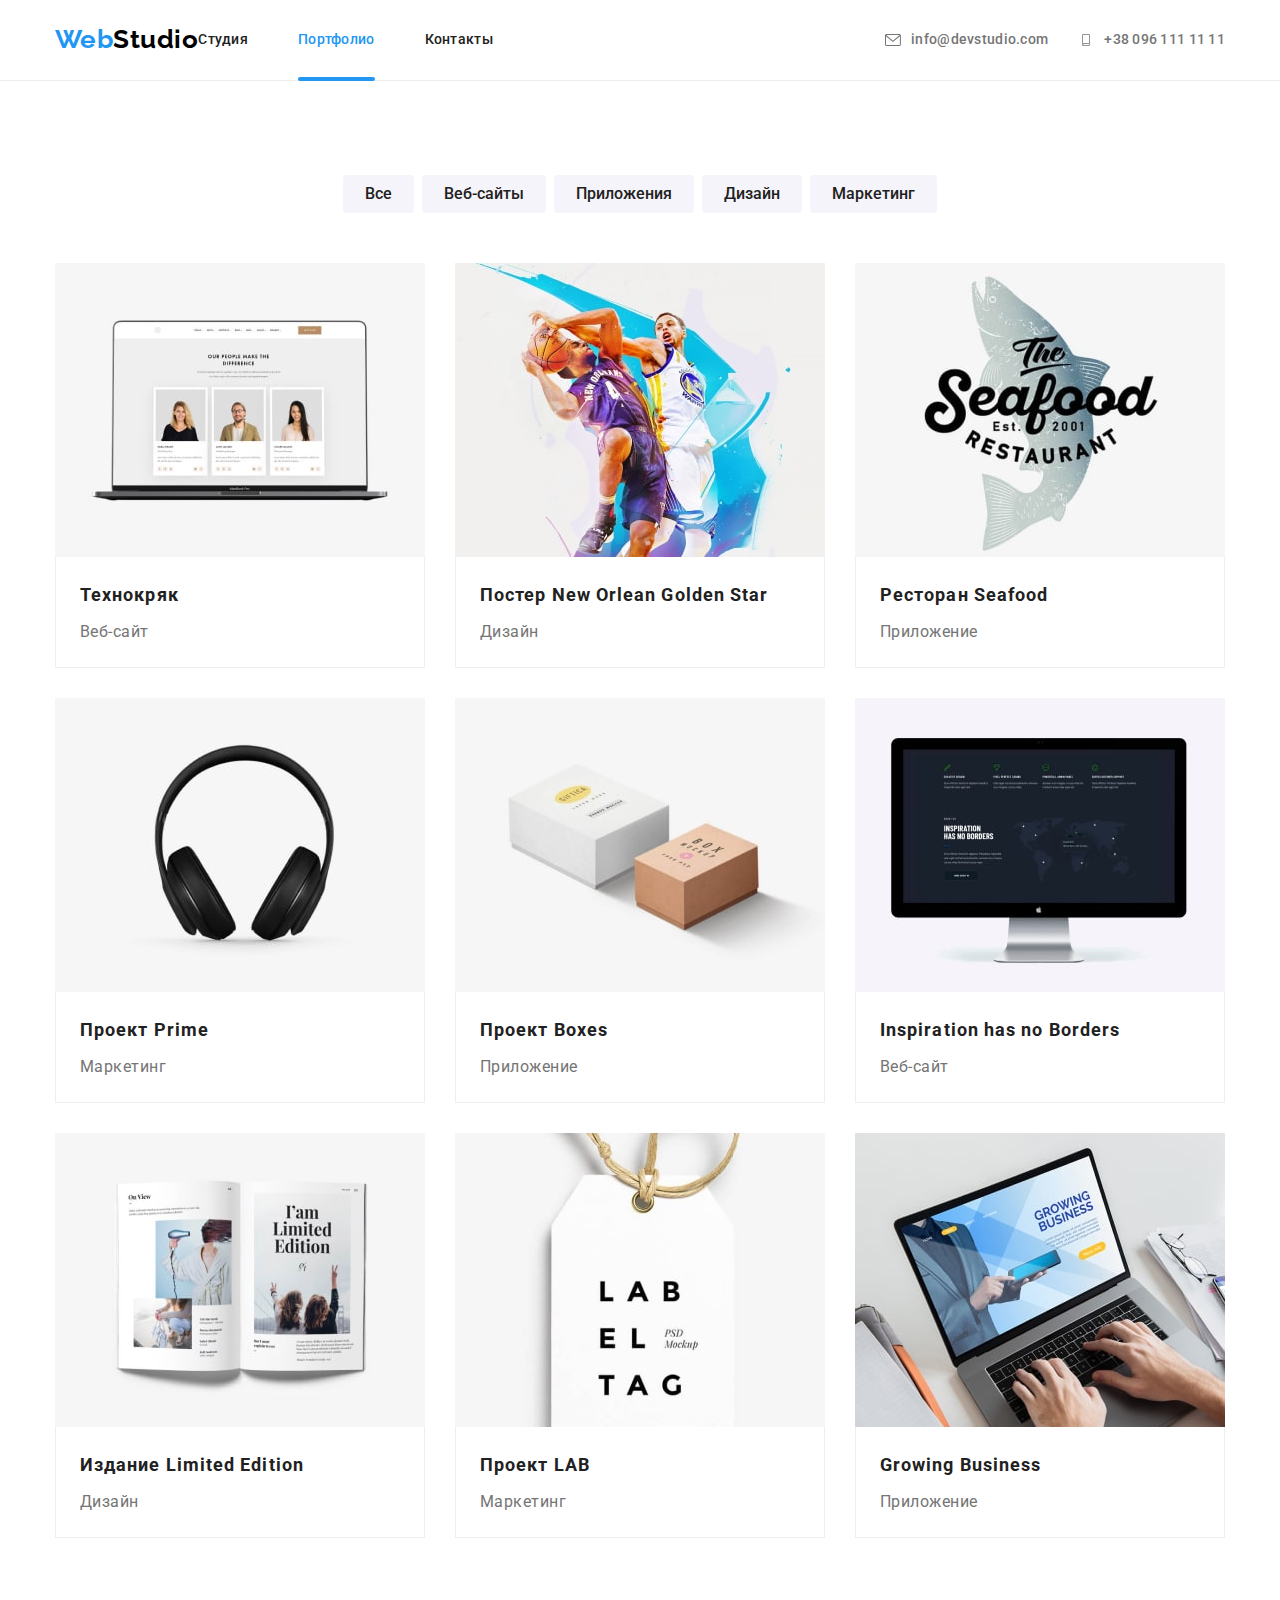
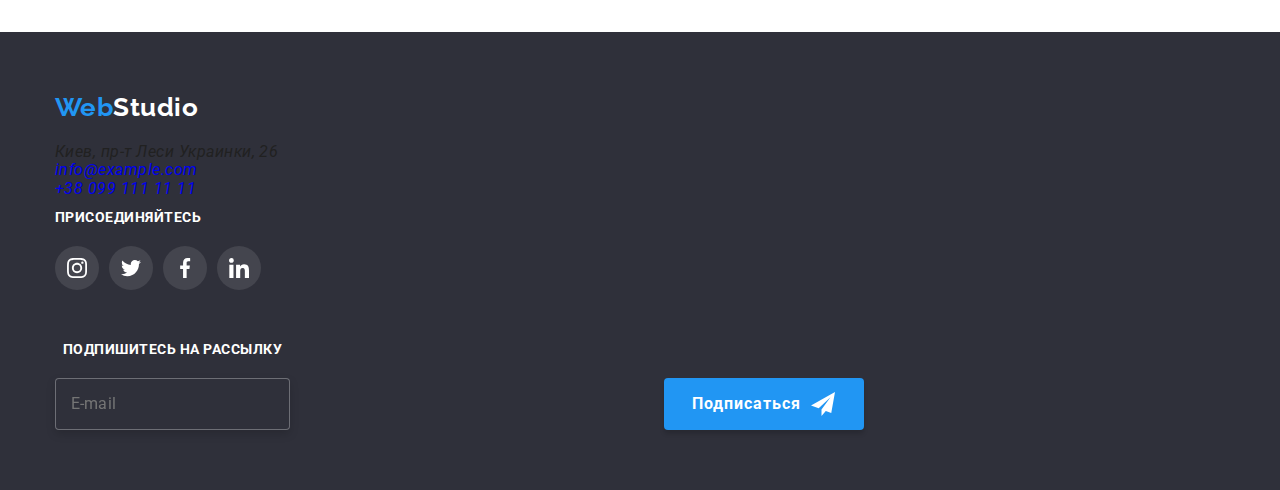
==== commit 44af46b0: "Адаптирует секцию фильтры в портфолио" ====
--- a/portfolio.html
+++ b/portfolio.html
@@ -64,7 +64,7 @@
         <div class="container">
           <h1 class="visually-hidden">Portfolio</h1>
           <!-- filters with buttons -->
-          <!-- <ul class="filters list">
+          <ul class="filters list">
             <li class="filters__item">
               <button class="filters__button btn" type="button">Все</button>
             </li>
@@ -80,7 +80,7 @@
             <li class="filters__item">
               <button class="filters__button btn" type="button">Маркетинг</button>
             </li>
-          </ul> -->
+          </ul>
           <!-- projects -->
           <ul class="projects list">
             <li class="projects__item">
--- a/css/main.min.css
+++ b/css/main.min.css
@@ -1,2 +1,2 @@
-:root{--primary-text-color: #212121;--additional-text-color: #757575;--accent-color: #2196f3;--logo-text-color: #000000;--additional-accent-color: #ffffff;--mailto-tel-text-color: rgba(255, 255, 255, 0.6);--primary-background-color: #e5e5e5;--additional-background-color: #f5f4fa;--futer-background-color: #2f303a;--border-portfolio: #eeeeee;--border-line-heder: #ececec;--icon-color: #afb1b8;--icon-color-hover: #ffffff;--additional-icon-color-hover: #2196f3;--additional-icon-color-footer: #44454e}.visually-hidden{position:absolute;width:1px;height:1px;margin:-1px;padding:0;overflow:hidden;border:0;clip:rect(0 0 0 0)}body{font-family:'Roboto', 'Sans Serif';letter-spacing:0.03em;color:var(--primary-text-color)}p,h1,h2,h3,h4,h5,h6{margin:0}img,svg{display:block;max-width:100%;height:auto}.list{list-style:none;margin:0;padding:0}.link{text-decoration:none}.btn{cursor:pointer;border-radius:4px}.section{margin-left:auto;margin-right:auto}.container{padding-left:15px;padding-right:15px;margin:0 auto;width:100%}@media (min-width: 480px){.container{width:480px}}@media (min-width: 768px){.container{width:768px}}@media (min-width: 1200px){.container{width:1200px}}.logo{font-family:'Raleway', 'Sans Serif';font-size:24px;line-height:1.17;font-weight:700;display:block}.logo__first-word{color:var(--accent-color)}.logo__second-word{color:var(--logo-text-color)}.logo__third-word{color:var(--additional-accent-color)}@media (min-width: 1200px){.logo{font-size:26px;line-height:1.2;font-weight:700}}.nav-list{font-size:14px;line-height:1.14;font-weight:500;letter-spacing:0.02em;display:flex;align-items:center;justify-content:space-between}@media (max-width: 767.98px){.nav-list{display:none}}.nav-list__item:not(:last-child){margin-right:50px}.nav-list__link{position:relative;transition:color 250ms cubic-bezier(0.4, 0, 0.2, 1);color:inherit}.nav-list__link:hover,.nav-list__link:focus{color:var(--accent-color)}.nav-list__link--active{color:var(--accent-color)}.nav-list__link--current::after{content:'';position:absolute;width:100%;height:4px;border-radius:2px;background-color:var(--accent-color);bottom:-34px;left:0}.contacts{font-size:12px;line-height:1.16;font-weight:500;letter-spacing:0.02em;margin-left:auto}@media (max-width: 767.98px){.contacts{display:none}}@media (min-width: 1200px){.contacts{font-size:14px;line-height:1.14;font-weight:500;display:flex;align-items:center;justify-content:space-between}}.contacts__icon{margin-right:10px}.contacts__item{color:var(--additional-text-color)}@media (min-width: 768px) and (max-width: 1199.98px){.contacts__item{margin-bottom:10px}}@media (min-width: 1200px){.contacts__item:not(:last-child){margin-right:30px}}.contacts__link{display:flex;align-items:center;justify-content:start;transition:color 250ms cubic-bezier(0.4, 0, 0.2, 1);color:inherit}.contacts__link:hover,.contacts__link:focus{color:var(--accent-color)}.contacts__icon{fill:currentColor}.contacts__icon:hover,.contacts__icon:focus{fill:currentColor}.primary-btn{font-size:16px;line-height:1.88;font-weight:700;letter-spacing:0.06em;display:flex;align-items:center;justify-content:center;min-width:200px;color:var(--additional-accent-color);background-color:var(--accent-color);border:1px solid transparent;box-shadow:0px 4px 4px rgba(0,0,0,0.15);margin-left:auto;margin-right:auto;padding-top:10px;padding-bottom:10px}.primary-btn--with-icon{margin-top:20px}.primary-btn--with-icon::after{content:'';width:24px;height:24px;margin-left:10px;background-image:url(../images/svg-icon-send.svg);background-size:contain}.backdrop{position:fixed;top:0;left:0;height:100vh;width:100vw;background:rgba(0,0,0,0.2);transition-property:transform;transition-duration:500ms;transition-timing-function:linear;transition-delay:0}.backdrop.is-hidden{opacity:0;pointer-events:none;visibility:hidden;transform:rotate(180deg)}.modal{position:absolute;top:50%;left:50%;width:528px;min-height:581px;transform:translate(-50%, -50%);background:var(--additional-accent-color);box-shadow:0px 1px 3px rgba(0,0,0,0.12),0px 1px 1px rgba(0,0,0,0.14),0px 2px 1px rgba(0,0,0,0.2);border-radius:4px;padding:40px}.modal__close-btn{position:absolute;right:8px;top:8px;width:30px;height:30px;background-color:var(--additional-accent-color);border:1px solid rgba(0,0,0,0.1);border-radius:50%;color:var(--logo-text-color);display:flex;align-items:center;justify-content:center;transition:color 250ms cubic-bezier(0.4, 0, 0.2, 1)}.modal__close-btn:hover{color:var(--accent-color)}.modal__icon-close{fill:currentColor}.modal__title{font-size:20px;line-height:1.15;font-weight:700;text-align:center;color:var(--primary-text-color);margin-bottom:12px}.modal-field{margin-bottom:10px;display:block;margin-left:auto;margin-right:auto}.modal-field:last-of-type{margin-bottom:30px;padding-right:10px;padding-left:10px}.modal-label{font-size:12px;line-height:1.17;font-weight:400;letter-spacing:0.01em;display:block;margin-bottom:4px;color:var(--additional-text-color)}.input-wrap{position:relative}.modal-input{width:100%;height:40px;border:1px solid rgba(33,33,33,0.2);border-radius:4px;padding-left:42px;outline:none}.modal-input:focus{border:1px solid var(--accent-color);outline:none}.modal-icon-input{position:absolute;top:50%;left:12px;transform:translateY(-50%)}.modal-input:focus+.modal-icon-input{fill:var(--accent-color)}.modal-text{width:100%;height:120px;border:1px solid rgba(33,33,33,0.2);border-radius:4px;outline:none;resize:none;display:block;padding:12px 16px;margin-bottom:20px}.modal-text:focus{border:1px solid var(--accent-color);outline:none}placeholder{font-size:14px;line-height:1.14;font-weight:400;letter-spacing:0.01em;color:rgba(117,117,117,0.5)}.check-text{font-size:14px;line-height:1.71;font-weight:400;color:var(--additional-text-color);display:flex;align-items:center;justify-content:center}.check-text span{width:16px;height:15px;border-radius:2px;border:1px solid var(--primary-text-color);display:flex;align-items:center;justify-content:center;margin-right:8px}.modal-check:checked+.check-text span{background-color:var(--accent-color);border:none}.check-link{color:var(--accent-color);margin-left:4px}.social{display:flex;align-items:center;justify-content:center;width:206px}.social__item:not(:last-child){margin-right:10px}.social__link{display:flex;align-items:center;justify-content:center;width:44px;height:44px;border-radius:50%;color:var(--icon-color);transition:background-color 250ms cubic-bezier(0.4, 0, 0.2, 1),color 250ms cubic-bezier(0.4, 0, 0.2, 1)}.social__link:hover,.social__link:focus{background-color:var(--accent-color);color:var(--icon-color-hover)}.social__icon{fill:currentColor}.social__link--dark{background-color:var(--additional-icon-color-footer);color:var(--additional-accent-color)}.address-wrapp{text-align:center;font-style:normal;font-size:14px;line-height:1.71;font-weight:400;margin-bottom:60px}.address-wrapp__item:not(:last-child){margin-bottom:8px}.address-wrapp__post{color:var(--additional-accent-color)}.address-wrapp__link{color:var(--mailto-tel-text-color);transition:color 250ms cubic-bezier(0.4, 0, 0.2, 1)}.address-wrapp__link:hover,.address-wrapp__link:focus{color:var(--accent-color)}@media (max-width: 1199.98px){.address-wrapp{text-align:center;font-style:normal;font-size:14px;line-height:1.71;font-weight:400;margin-bottom:60px}.address-wrapp__item:not(:last-child){margin-bottom:8px}.address-wrapp__post{color:var(--additional-accent-color)}.address-wrapp__link{color:var(--mailto-tel-text-color);transition:color 250ms cubic-bezier(0.4, 0, 0.2, 1)}.address-wrapp__link:hover,.address-wrapp__link:focus{color:var(--accent-color)}}@media (min-width: 768px){.address-wrapp{margin:0 165px 0 0}}@media (min-width: 1200px){.address-wrapp{flex-shrink:0;margin-bottom:0;font-style:normal;font-size:14px;line-height:1.71;font-weight:400}.address-wrapp__item:not(:last-child){margin-bottom:9px}}.address-wrapp__post{color:var(--additional-accent-color)}.address-wrapp__link{color:var(--mailto-tel-text-color);transition:color 250ms cubic-bezier(0.4, 0, 0.2, 1)}.address-wrapp__link:hover,.address-wrapp__link:focus{color:var(--accent-color)}.join{display:flex;flex-direction:column;justify-content:center;align-items:center}.join__text{font-size:14px;line-height:1.14;font-weight:700;text-transform:uppercase;color:var(--additional-accent-color);margin-bottom:20px}@media (min-width: 1200px){.join{display:block;padding-top:12px;padding-bottom:40px}}.subscribe{flex-direction:column;justify-content:center;align-items:center}.subscribe__form{display:block;text-align:center}.subscribe__field{max-width:450px}.subscribe__label{font-size:14px;line-height:1.14;font-weight:700;display:block;margin-bottom:20px;color:var(--additional-accent-color);text-transform:uppercase}.subscribe__input{width:100%;border:1px solid rgba(255,255,255,0.3);filter:drop-shadow(0px 4px 4px rgba(0,0,0,0.15));border-radius:4px;padding:15px;outline:none;font-size:16px;line-height:1.25;font-weight:400;letter-spacing:0.01em;color:var(--additional-accent-color);background-color:var(--futer-background-color)}.subscribe__input:focus{border:1px solid var(--accent-color);outline:none}@media (min-width: 1200px){.subscribe{display:block}.subscribe__form{display:flex;justify-content:space-between;align-items:flex-end}.subscribe__field{max-width:358px;padding-top:12px;margin-right:12px}}placeholder{font-size:16px;line-height:1.25;font-weight:400;letter-spacing:0.01em;color:rgba(117,117,117,0.5)}.header{background-color:var(--additional-accent-color);padding-top:16px;padding-bottom:16px;border-bottom:1px solid var(--border-line-heder)}@media (min-width: 480px){.header{padding-top:16px;padding-bottom:16px}}@media (min-width: 768px){.header{padding-top:21px;padding-bottom:21px}}@media (min-width: 1200px){.header{padding-top:24px;padding-bottom:25px}}.header__container{display:flex;align-items:center;justify-content:space-between}.hero{background-color:var(--futer-background-color);background-image:linear-gradient(to right, rgba(47,48,58,0.4), rgba(47,48,58,0.4)),url(../images/img-hero.jpg);background-size:cover;background-position:center;background-repeat:no-repeat;text-align:center;padding-top:118px;padding-bottom:118px;margin-bottom:0;min-height:400px;width:100%}.hero__title{color:var(--additional-accent-color);font-size:26px;line-height:1.62;font-weight:900;letter-spacing:0.06em;text-transform:uppercase;width:100%;margin-left:auto;margin-right:auto;margin-bottom:30px}@media (min-width: 480px){.hero{max-width:480px}.hero__title{width:360px}}@media (min-width: 768px){.hero{max-width:768px}}@media (min-width: 1200px){.hero{padding-top:200px;padding-bottom:200px;min-height:600px;max-width:1600px}.hero__title{font-size:44px;line-height:1.36;font-weight:900;width:696px;margin-left:auto;margin-right:auto}}.features{padding-top:94px;padding-bottom:47px}.features-list{width:100%;margin:-15px}.features-list__item{max-width:100%;margin:15px}.features-list__icon{background-color:var(--additional-background-color);display:flex;align-items:center;justify-content:center;height:120px;margin-bottom:30px}.features-list__title{font-size:14px;line-height:1.14;font-weight:700;text-transform:uppercase;margin-bottom:10px}.features-list__text{font-size:14px;line-height:1.71;font-weight:400;color:var(--additional-text-color)}@media (min-width: 480px){.features-list{max-width:450px}}@media (min-width: 768px) and (max-width: 1199.98px){.features-list{max-width:738px;display:flex;flex-wrap:wrap;justify-content:space-between}.features-list__item{width:calc(100% / 2 - 30px);max-height:251px}}@media (min-width: 1200px){.features-list{display:flex;align-items:center;justify-content:space-between;max-width:1170px}.features-list__item{width:270px;max-height:251px}}@media (max-width: 1199.98px){.directions{display:none}}@media (min-width: 1200px){.directions{padding-top:47px;padding-bottom:94px}.directions__title{color:var(--primary-text-color);font-size:36px;line-height:1.17;font-weight:700;margin-top:0;margin-bottom:50px;text-align:center}.directions__list{display:flex;align-items:center;justify-content:space-between;width:1170px}.directions__item{position:relative}.directions__item:not(:last-child){margin-right:30px}.directions__text{position:absolute;height:70px;width:100%;bottom:0;left:0;background-color:rgba(47,48,58,0.8);font-size:14px;line-height:1.14;font-weight:700;text-align:center;text-transform:uppercase;display:flex;align-items:center;justify-content:center;color:var(--additional-accent-color)}}.team{background-color:var(--additional-background-color);padding-top:60px;padding-bottom:60px}.team__title{color:var(--primary-text-color);font-size:28px;line-height:1.17;font-weight:700;text-align:center;margin-bottom:30px}@media (min-width: 1200px){.team{padding-top:94px;padding-bottom:94px}.team__title{font-size:36px;line-height:1.17;font-weight:700;margin-bottom:50px}}.team-list{width:100%;margin:-30px}.team-list__card{background-color:var(--additional-accent-color);box-shadow:0px 1px 3px rgba(0,0,0,0.12),0px 1px 1px rgba(0,0,0,0.14),0px 2px 1px rgba(0,0,0,0.2);border-radius:0px 0px 4px 4px;margin:30px;text-align:center;display:block}.team-list__description{padding-top:30px;padding-bottom:24px;display:flex;flex-direction:column;justify-content:center;align-items:center}.team-list__name{color:var(--primary-text-color);font-size:16px;line-height:1.19;font-weight:500;margin-bottom:10px}.team-list__position{font-size:16px;line-height:1.19;font-weight:400;color:var(--additional-text-color);margin-bottom:16px}@media (min-width: 768px) and (max-width: 1199.98px){.team-list{margin:-15px;display:flex;flex-wrap:wrap}.team-list__card{margin:15px;width:calc(100% / 2 - 30px);max-height:536px}}@media (min-width: 1200px){.team-list{display:flex;align-items:center;justify-content:space-between;margin:-15px}.team-list__card{background-color:var(--additional-accent-color);box-shadow:0px 1px 3px rgba(0,0,0,0.12),0px 1px 1px rgba(0,0,0,0.14),0px 2px 1px rgba(0,0,0,0.2);border-radius:0px 0px 4px 4px;width:calc(100% / 4 - 30px);margin:15px}.team-list__description{padding-bottom:30px}}.clients{padding-top:60px;padding-bottom:60px}.clients__title{font-size:28px;line-height:1.17;font-weight:700;text-align:center;margin-bottom:30px}.clients-list{width:100%;margin:-15px;display:flex;flex-wrap:wrap;justify-content:center}.clients-list__item{margin:15px;width:210px}.clients-list__link{display:flex;align-items:center;justify-content:center;width:100%;height:92px;border:1px solid var(--icon-color);border-radius:4px;color:var(--icon-color);transition:border-color 250ms cubic-bezier(0.4, 0, 0.2, 1),color 250ms cubic-bezier(0.4, 0, 0.2, 1)}.clients-list__link:hover,.clients-list__link:focus{border-color:var(--additional-icon-color-hover);color:var(--accent-color)}.clients-list__ikon{fill:currentColor}@media (min-width: 480px){.clients-list__item{width:calc(100% / 2 - 30px)}}@media (min-width: 768px){.clients-list__item{width:calc(100% / 3 - 60px)}}@media (min-width: 1200px){.clients-list{width:1170px;display:flex;align-items:center;justify-content:space-between;flex-wrap:nowrap}.clients-list__item{min-width:170px}.clients-list__link{display:flex;align-items:center;justify-content:center}}.footer{background-color:var(--futer-background-color);padding-top:60px;padding-bottom:60px}.footer__container-top{margin-bottom:60px}@media (min-width: 768px){.footer__container-top{display:flex;justify-content:center;align-items:flex-start}}.logo__footer{margin-bottom:20px}.portfolio.section{padding-top:94px;padding-bottom:94px}.filters{display:flex;align-items:center;justify-content:center;padding-bottom:16px;margin-bottom:34px}.filters__item:not(:last-child){margin-right:8px}.filters__button{display:block;font-size:16px;line-height:1.62;font-weight:500;text-align:center;background-color:var(--additional-background-color);color:var(--primary-text-color);padding:6px 22px;border:none;transition:background-color 250ms cubic-bezier(0.4, 0, 0.02, 1),color 250ms cubic-bezier(0.4, 0, 0.02, 1),box-shadow 250ms cubic-bezier(0.4, 0, 0.02, 1)}.filters__button:hover,.filters__button:focus{background-color:var(--accent-color);color:var(--additional-accent-color);box-shadow:0px 3px 1px rgba(0,0,0,0.1),0px 1px 2px rgba(0,0,0,0.08),0px 2px 2px rgba(0,0,0,0.12)}.projects{display:flex;flex-wrap:wrap;justify-content:space-between;margin:-15px}.projects__wrap{position:relative;overflow:hidden}.projects__top-text{position:absolute;top:0;left:0;background-color:rgba(33,150,243,0.9);padding:63px 24px;font-size:18px;line-height:1.56;font-weight:400;color:var(--additional-accent-color);height:100%;transform:translateY(100%);transition:transform 250ms cubic-bezier(0.4, 0, 0.02, 1);overflow:auto}.projects__item{margin:15px;transition:background-color 250ms cubic-bezier(0.4, 0, 0.02, 1);transition:border-bottom 250ms cubic-bezier(0.4, 0, 0.02, 1);transition:box-shadow 250ms cubic-bezier(0.4, 0, 0.02, 1)}.projects__item:hover,.projects__item:focus{background-color:var(--additional-accent-color);border-bottom:1px solid var(--border-portfolio);box-shadow:0px 1px 1px rgba(0,0,0,0.12),0px 4px 4px rgba(0,0,0,0.06),1px 4px 6px rgba(0,0,0,0.16)}.projects__description{padding:20px 24px;border:1px solid var(--border-portfolio);border-top:none}.projects__name{font-size:18px;line-height:2;font-weight:700;letter-spacing:0.06em;color:var(--primary-text-color);margin-bottom:4px}.projects__type{font-size:16px;line-height:1.87;font-weight:400;color:var(--additional-text-color)}.projects__item:hover .projects__top-text,.projects__item:focus .projects__top-text{transform:translateY(0)}
+:root{--primary-text-color: #212121;--additional-text-color: #757575;--accent-color: #2196f3;--logo-text-color: #000000;--additional-accent-color: #ffffff;--mailto-tel-text-color: rgba(255, 255, 255, 0.6);--primary-background-color: #e5e5e5;--additional-background-color: #f5f4fa;--futer-background-color: #2f303a;--border-portfolio: #eeeeee;--border-line-heder: #ececec;--icon-color: #afb1b8;--icon-color-hover: #ffffff;--additional-icon-color-hover: #2196f3;--additional-icon-color-footer: #44454e}.visually-hidden{position:absolute;width:1px;height:1px;margin:-1px;padding:0;overflow:hidden;border:0;clip:rect(0 0 0 0)}body{font-family:'Roboto', 'Sans Serif';letter-spacing:0.03em;color:var(--primary-text-color)}p,h1,h2,h3,h4,h5,h6{margin:0}img,svg{display:block;max-width:100%;height:auto}.list{list-style:none;margin:0;padding:0}.link{text-decoration:none}.btn{cursor:pointer;border-radius:4px}.section{margin-left:auto;margin-right:auto}.container{padding-left:15px;padding-right:15px;margin:0 auto;width:100%}@media (min-width: 480px){.container{width:480px}}@media (min-width: 768px){.container{width:768px}}@media (min-width: 1200px){.container{width:1200px}}.logo{font-family:'Raleway', 'Sans Serif';font-size:24px;line-height:1.17;font-weight:700;display:block}.logo__first-word{color:var(--accent-color)}.logo__second-word{color:var(--logo-text-color)}.logo__third-word{color:var(--additional-accent-color)}@media (min-width: 1200px){.logo{font-size:26px;line-height:1.2;font-weight:700}}.nav-list{font-size:14px;line-height:1.14;font-weight:500;letter-spacing:0.02em;display:flex;align-items:center;justify-content:space-between}@media (max-width: 767.98px){.nav-list{display:none}}.nav-list__item:not(:last-child){margin-right:50px}.nav-list__link{position:relative;transition:color 250ms cubic-bezier(0.4, 0, 0.2, 1);color:inherit}.nav-list__link:hover,.nav-list__link:focus{color:var(--accent-color)}.nav-list__link--active{color:var(--accent-color)}.nav-list__link--current::after{content:'';position:absolute;width:100%;height:4px;border-radius:2px;background-color:var(--accent-color);bottom:-34px;left:0}.contacts{font-size:12px;line-height:1.16;font-weight:500;letter-spacing:0.02em;margin-left:auto}@media (max-width: 767.98px){.contacts{display:none}}@media (min-width: 1200px){.contacts{font-size:14px;line-height:1.14;font-weight:500;display:flex;align-items:center;justify-content:space-between}}.contacts__icon{margin-right:10px}.contacts__item{color:var(--additional-text-color)}@media (min-width: 768px) and (max-width: 1199.98px){.contacts__item{margin-bottom:10px}}@media (min-width: 1200px){.contacts__item:not(:last-child){margin-right:30px}}.contacts__link{display:flex;align-items:center;justify-content:start;transition:color 250ms cubic-bezier(0.4, 0, 0.2, 1);color:inherit}.contacts__link:hover,.contacts__link:focus{color:var(--accent-color)}.contacts__icon{fill:currentColor}.contacts__icon:hover,.contacts__icon:focus{fill:currentColor}.primary-btn{font-size:16px;line-height:1.88;font-weight:700;letter-spacing:0.06em;display:flex;align-items:center;justify-content:center;min-width:200px;color:var(--additional-accent-color);background-color:var(--accent-color);border:1px solid transparent;box-shadow:0px 4px 4px rgba(0,0,0,0.15);margin-left:auto;margin-right:auto;padding-top:10px;padding-bottom:10px}.primary-btn--with-icon{margin-top:20px}.primary-btn--with-icon::after{content:'';width:24px;height:24px;margin-left:10px;background-image:url(../images/svg-icon-send.svg);background-size:contain}.backdrop{position:fixed;top:0;left:0;height:100vh;width:100vw;background:rgba(0,0,0,0.2);transition-property:transform;transition-duration:500ms;transition-timing-function:linear;transition-delay:0}.backdrop.is-hidden{opacity:0;pointer-events:none;visibility:hidden;transform:rotate(180deg)}.modal{position:absolute;top:50%;left:50%;width:528px;min-height:581px;transform:translate(-50%, -50%);background:var(--additional-accent-color);box-shadow:0px 1px 3px rgba(0,0,0,0.12),0px 1px 1px rgba(0,0,0,0.14),0px 2px 1px rgba(0,0,0,0.2);border-radius:4px;padding:40px}.modal__close-btn{position:absolute;right:8px;top:8px;width:30px;height:30px;background-color:var(--additional-accent-color);border:1px solid rgba(0,0,0,0.1);border-radius:50%;color:var(--logo-text-color);display:flex;align-items:center;justify-content:center;transition:color 250ms cubic-bezier(0.4, 0, 0.2, 1)}.modal__close-btn:hover{color:var(--accent-color)}.modal__icon-close{fill:currentColor}.modal__title{font-size:20px;line-height:1.15;font-weight:700;text-align:center;color:var(--primary-text-color);margin-bottom:12px}.modal-field{margin-bottom:10px;display:block;margin-left:auto;margin-right:auto}.modal-field:last-of-type{margin-bottom:30px;padding-right:10px;padding-left:10px}.modal-label{font-size:12px;line-height:1.17;font-weight:400;letter-spacing:0.01em;display:block;margin-bottom:4px;color:var(--additional-text-color)}.input-wrap{position:relative}.modal-input{width:100%;height:40px;border:1px solid rgba(33,33,33,0.2);border-radius:4px;padding-left:42px;outline:none}.modal-input:focus{border:1px solid var(--accent-color);outline:none}.modal-icon-input{position:absolute;top:50%;left:12px;transform:translateY(-50%)}.modal-input:focus+.modal-icon-input{fill:var(--accent-color)}.modal-text{width:100%;height:120px;border:1px solid rgba(33,33,33,0.2);border-radius:4px;outline:none;resize:none;display:block;padding:12px 16px;margin-bottom:20px}.modal-text:focus{border:1px solid var(--accent-color);outline:none}placeholder{font-size:14px;line-height:1.14;font-weight:400;letter-spacing:0.01em;color:rgba(117,117,117,0.5)}.check-text{font-size:14px;line-height:1.71;font-weight:400;color:var(--additional-text-color);display:flex;align-items:center;justify-content:center}.check-text span{width:16px;height:15px;border-radius:2px;border:1px solid var(--primary-text-color);display:flex;align-items:center;justify-content:center;margin-right:8px}.modal-check:checked+.check-text span{background-color:var(--accent-color);border:none}.check-link{color:var(--accent-color);margin-left:4px}.social{display:flex;align-items:center;justify-content:center;width:206px}.social__item:not(:last-child){margin-right:10px}.social__link{display:flex;align-items:center;justify-content:center;width:44px;height:44px;border-radius:50%;color:var(--icon-color);transition:background-color 250ms cubic-bezier(0.4, 0, 0.2, 1),color 250ms cubic-bezier(0.4, 0, 0.2, 1)}.social__link:hover,.social__link:focus{background-color:var(--accent-color);color:var(--icon-color-hover)}.social__icon{fill:currentColor}.social__link--dark{background-color:var(--additional-icon-color-footer);color:var(--additional-accent-color)}.address-wrapp{text-align:center;font-style:normal;font-size:14px;line-height:1.71;font-weight:400;margin-bottom:60px}.address-wrapp__item:not(:last-child){margin-bottom:8px}.address-wrapp__post{color:var(--additional-accent-color)}.address-wrapp__link{color:var(--mailto-tel-text-color);transition:color 250ms cubic-bezier(0.4, 0, 0.2, 1)}.address-wrapp__link:hover,.address-wrapp__link:focus{color:var(--accent-color)}@media (max-width: 1199.98px){.address-wrapp{text-align:center;font-style:normal;font-size:14px;line-height:1.71;font-weight:400;margin-bottom:60px}.address-wrapp__item:not(:last-child){margin-bottom:8px}.address-wrapp__post{color:var(--additional-accent-color)}.address-wrapp__link{color:var(--mailto-tel-text-color);transition:color 250ms cubic-bezier(0.4, 0, 0.2, 1)}.address-wrapp__link:hover,.address-wrapp__link:focus{color:var(--accent-color)}}@media (min-width: 768px){.address-wrapp{margin:0 165px 0 0}}@media (min-width: 1200px){.address-wrapp{flex-shrink:0;margin-bottom:0;font-style:normal;font-size:14px;line-height:1.71;font-weight:400}.address-wrapp__item:not(:last-child){margin-bottom:9px}}.address-wrapp__post{color:var(--additional-accent-color)}.address-wrapp__link{color:var(--mailto-tel-text-color);transition:color 250ms cubic-bezier(0.4, 0, 0.2, 1)}.address-wrapp__link:hover,.address-wrapp__link:focus{color:var(--accent-color)}.join{display:flex;flex-direction:column;justify-content:center;align-items:center}.join__text{font-size:14px;line-height:1.14;font-weight:700;text-transform:uppercase;color:var(--additional-accent-color);margin-bottom:20px}@media (min-width: 1200px){.join{display:block;padding-top:12px;padding-bottom:40px}}.subscribe{flex-direction:column;justify-content:center;align-items:center}.subscribe__form{display:block;text-align:center}.subscribe__field{max-width:450px}.subscribe__label{font-size:14px;line-height:1.14;font-weight:700;display:block;margin-bottom:20px;color:var(--additional-accent-color);text-transform:uppercase}.subscribe__input{width:100%;border:1px solid rgba(255,255,255,0.3);filter:drop-shadow(0px 4px 4px rgba(0,0,0,0.15));border-radius:4px;padding:15px;outline:none;font-size:16px;line-height:1.25;font-weight:400;letter-spacing:0.01em;color:var(--additional-accent-color);background-color:var(--futer-background-color)}.subscribe__input:focus{border:1px solid var(--accent-color);outline:none}@media (min-width: 1200px){.subscribe{display:block}.subscribe__form{display:flex;justify-content:space-between;align-items:flex-end}.subscribe__field{max-width:358px;padding-top:12px;margin-right:12px}}placeholder{font-size:16px;line-height:1.25;font-weight:400;letter-spacing:0.01em;color:rgba(117,117,117,0.5)}.header{background-color:var(--additional-accent-color);padding-top:16px;padding-bottom:16px;border-bottom:1px solid var(--border-line-heder)}@media (min-width: 480px){.header{padding-top:16px;padding-bottom:16px}}@media (min-width: 768px){.header{padding-top:21px;padding-bottom:21px}}@media (min-width: 1200px){.header{padding-top:24px;padding-bottom:25px}}.header__container{display:flex;align-items:center;justify-content:space-between}.hero{background-color:var(--futer-background-color);background-image:linear-gradient(to right, rgba(47,48,58,0.4), rgba(47,48,58,0.4)),url(../images/img-hero.jpg);background-size:cover;background-position:center;background-repeat:no-repeat;text-align:center;padding-top:118px;padding-bottom:118px;margin-bottom:0;min-height:400px;width:100%}.hero__title{color:var(--additional-accent-color);font-size:26px;line-height:1.62;font-weight:900;letter-spacing:0.06em;text-transform:uppercase;width:100%;margin-left:auto;margin-right:auto;margin-bottom:30px}@media (min-width: 480px){.hero{max-width:480px}.hero__title{width:360px}}@media (min-width: 768px){.hero{max-width:768px}}@media (min-width: 1200px){.hero{padding-top:200px;padding-bottom:200px;min-height:600px;max-width:1600px}.hero__title{font-size:44px;line-height:1.36;font-weight:900;width:696px;margin-left:auto;margin-right:auto}}.features{padding-top:94px;padding-bottom:47px}.features-list{width:100%;margin:-15px}.features-list__item{max-width:100%;margin:15px}.features-list__icon{background-color:var(--additional-background-color);display:flex;align-items:center;justify-content:center;height:120px;margin-bottom:30px}.features-list__title{font-size:14px;line-height:1.14;font-weight:700;text-transform:uppercase;margin-bottom:10px}.features-list__text{font-size:14px;line-height:1.71;font-weight:400;color:var(--additional-text-color)}@media (min-width: 480px){.features-list{max-width:450px}}@media (min-width: 768px) and (max-width: 1199.98px){.features-list{max-width:738px;display:flex;flex-wrap:wrap;justify-content:space-between}.features-list__item{width:calc(100% / 2 - 30px);max-height:251px}}@media (min-width: 1200px){.features-list{display:flex;align-items:center;justify-content:space-between;max-width:1170px}.features-list__item{width:270px;max-height:251px}}@media (max-width: 1199.98px){.directions{display:none}}@media (min-width: 1200px){.directions{padding-top:47px;padding-bottom:94px}.directions__title{color:var(--primary-text-color);font-size:36px;line-height:1.17;font-weight:700;margin-top:0;margin-bottom:50px;text-align:center}.directions__list{display:flex;align-items:center;justify-content:space-between;width:1170px}.directions__item{position:relative}.directions__item:not(:last-child){margin-right:30px}.directions__text{position:absolute;height:70px;width:100%;bottom:0;left:0;background-color:rgba(47,48,58,0.8);font-size:14px;line-height:1.14;font-weight:700;text-align:center;text-transform:uppercase;display:flex;align-items:center;justify-content:center;color:var(--additional-accent-color)}}.team{background-color:var(--additional-background-color);padding-top:60px;padding-bottom:60px}.team__title{color:var(--primary-text-color);font-size:28px;line-height:1.17;font-weight:700;text-align:center;margin-bottom:30px}@media (min-width: 1200px){.team{padding-top:94px;padding-bottom:94px}.team__title{font-size:36px;line-height:1.17;font-weight:700;margin-bottom:50px}}.team-list{width:100%;margin:-30px}.team-list__card{background-color:var(--additional-accent-color);box-shadow:0px 1px 3px rgba(0,0,0,0.12),0px 1px 1px rgba(0,0,0,0.14),0px 2px 1px rgba(0,0,0,0.2);border-radius:0px 0px 4px 4px;margin:30px;text-align:center;display:block}.team-list__description{padding-top:30px;padding-bottom:24px;display:flex;flex-direction:column;justify-content:center;align-items:center}.team-list__name{color:var(--primary-text-color);font-size:16px;line-height:1.19;font-weight:500;margin-bottom:10px}.team-list__position{font-size:16px;line-height:1.19;font-weight:400;color:var(--additional-text-color);margin-bottom:16px}@media (min-width: 768px) and (max-width: 1199.98px){.team-list{margin:-15px;display:flex;flex-wrap:wrap}.team-list__card{margin:15px;width:calc(100% / 2 - 30px);max-height:536px}}@media (min-width: 1200px){.team-list{display:flex;align-items:center;justify-content:space-between;margin:-15px}.team-list__card{background-color:var(--additional-accent-color);box-shadow:0px 1px 3px rgba(0,0,0,0.12),0px 1px 1px rgba(0,0,0,0.14),0px 2px 1px rgba(0,0,0,0.2);border-radius:0px 0px 4px 4px;width:calc(100% / 4 - 30px);margin:15px}.team-list__description{padding-bottom:30px}}.clients{padding-top:60px;padding-bottom:60px}.clients__title{font-size:28px;line-height:1.17;font-weight:700;text-align:center;margin-bottom:30px}.clients-list{width:100%;margin:-15px;display:flex;flex-wrap:wrap;justify-content:center}.clients-list__item{margin:15px;width:210px}.clients-list__link{display:flex;align-items:center;justify-content:center;width:100%;height:92px;border:1px solid var(--icon-color);border-radius:4px;color:var(--icon-color);transition:border-color 250ms cubic-bezier(0.4, 0, 0.2, 1),color 250ms cubic-bezier(0.4, 0, 0.2, 1)}.clients-list__link:hover,.clients-list__link:focus{border-color:var(--additional-icon-color-hover);color:var(--accent-color)}.clients-list__ikon{fill:currentColor}@media (min-width: 480px){.clients-list__item{width:calc(100% / 2 - 30px)}}@media (min-width: 768px){.clients-list__item{width:calc(100% / 3 - 60px)}}@media (min-width: 1200px){.clients-list{width:1170px;display:flex;align-items:center;justify-content:space-between;flex-wrap:nowrap}.clients-list__item{min-width:170px}.clients-list__link{display:flex;align-items:center;justify-content:center}}.footer{background-color:var(--futer-background-color);padding-top:60px;padding-bottom:60px}.footer__container-top{margin-bottom:60px}@media (min-width: 768px){.footer__container-top{display:flex;justify-content:center;align-items:flex-start}}.logo__footer{margin-bottom:20px}.portfolio.section{padding-top:94px;padding-bottom:94px}.filters{display:flex;flex-wrap:wrap;align-content:start;padding-bottom:16px;margin-bottom:34px}.filters__item:not(:last-child){margin-right:8px}.filters__button{display:block;font-size:16px;line-height:1.62;font-weight:500;text-align:center;background-color:var(--additional-background-color);color:var(--primary-text-color);padding:6px 22px;border:none;transition:background-color 250ms cubic-bezier(0.4, 0, 0.02, 1),color 250ms cubic-bezier(0.4, 0, 0.02, 1),box-shadow 250ms cubic-bezier(0.4, 0, 0.02, 1)}.filters__button:hover,.filters__button:focus{background-color:var(--accent-color);color:var(--additional-accent-color);box-shadow:0px 3px 1px rgba(0,0,0,0.1),0px 1px 2px rgba(0,0,0,0.08),0px 2px 2px rgba(0,0,0,0.12)}@media screen and (max-width: 767px){.filters__item:nth-child(-1n+3){margin-bottom:15px}}@media (min-width: 768px){.filters{display:flex;align-items:center;justify-content:center}}.projects{display:flex;flex-wrap:wrap;justify-content:space-between;margin:-15px}.projects__wrap{position:relative;overflow:hidden}.projects__top-text{position:absolute;top:0;left:0;background-color:rgba(33,150,243,0.9);padding:63px 24px;font-size:18px;line-height:1.56;font-weight:400;color:var(--additional-accent-color);height:100%;transform:translateY(100%);transition:transform 250ms cubic-bezier(0.4, 0, 0.02, 1);overflow:auto}.projects__item{margin:15px;transition:background-color 250ms cubic-bezier(0.4, 0, 0.02, 1);transition:border-bottom 250ms cubic-bezier(0.4, 0, 0.02, 1);transition:box-shadow 250ms cubic-bezier(0.4, 0, 0.02, 1)}.projects__item:hover,.projects__item:focus{background-color:var(--additional-accent-color);border-bottom:1px solid var(--border-portfolio);box-shadow:0px 1px 1px rgba(0,0,0,0.12),0px 4px 4px rgba(0,0,0,0.06),1px 4px 6px rgba(0,0,0,0.16)}.projects__description{padding:20px 24px;border:1px solid var(--border-portfolio);border-top:none}.projects__name{font-size:18px;line-height:2;font-weight:700;letter-spacing:0.06em;color:var(--primary-text-color);margin-bottom:4px}.projects__type{font-size:16px;line-height:1.87;font-weight:400;color:var(--additional-text-color)}.projects__item:hover .projects__top-text,.projects__item:focus .projects__top-text{transform:translateY(0)}
 /*# sourceMappingURL=main.min.css.map */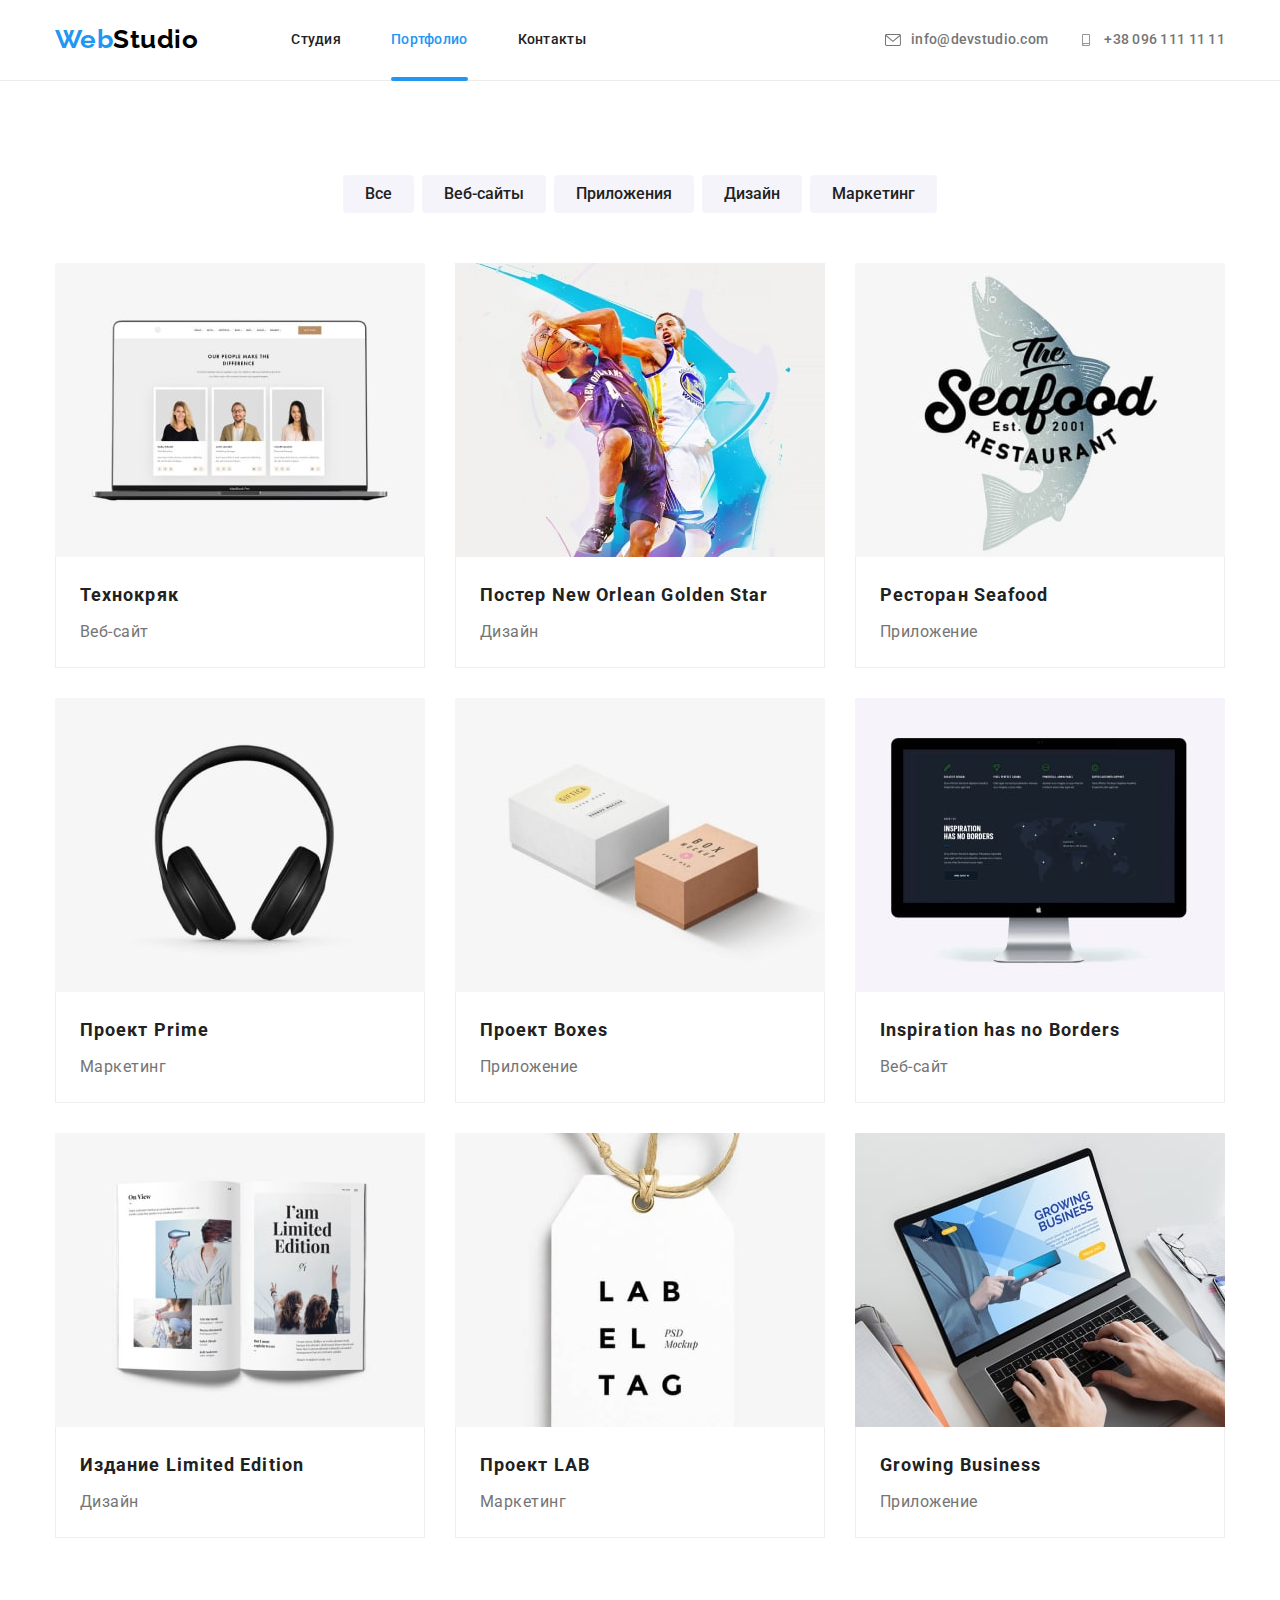
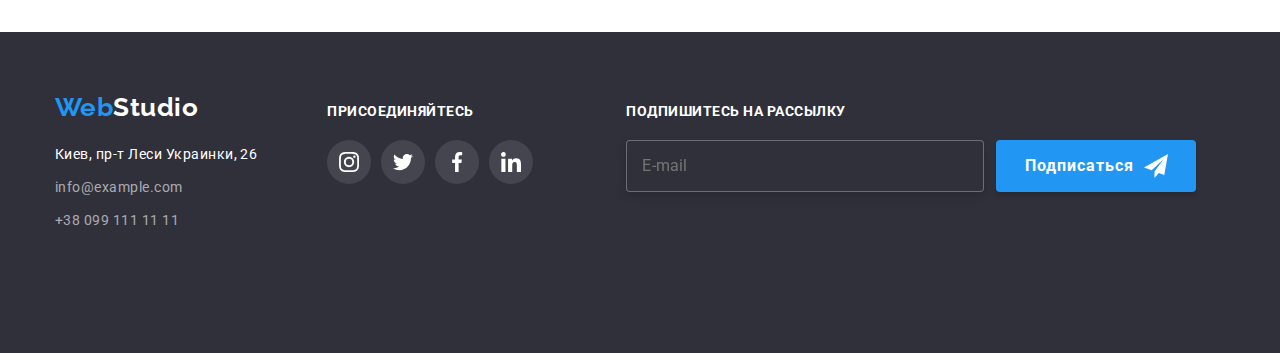
==== commit 06044f39: "ДЗ №8 на первую отправку для проверки" ====
--- a/portfolio.html
+++ b/portfolio.html
@@ -466,83 +466,90 @@
       </section>
     </main>
     <!-- footer -->
+<!-- footer -->
     <footer class="footer section">
       <div class="footer__container container">
-        <div class="address">
-          <a class="logo logo__footer link" href="./index.html"
-            ><span class="logo__first-word">Web</span
-            ><span class="logo__third-word">Studio</span></a
-          >
-          <address class="address">
-            <ul class="address__list list">
-              <li class="address__item">
-                <p class="address__post">Киев, пр-т Леси Украинки, 26</p>
+        <div class="footer__container-top">
+          <div class="footer__wrapp">
+            <a class="logo logo__footer link" href="./index.html"
+              ><span class="logo__first-word">Web</span
+              ><span class="logo__third-word">Studio</span></a
+            >
+            <address class="footer-address">
+              <ul class="footer-address__list list">
+                <li class="footer-address__item">
+                  <p class="footer-address__post">Киев, пр-т Леси Украинки, 26</p>
+                </li>
+                <li class="footer-address__item">
+                  <a class="footer-address__link link" href="mailto:info@example.com"
+                    >info@example.com</a
+                  >
+                </li>
+                <li class="footer-address__item">
+                  <a class="footer-address__link link" href="tel:+380991111111"
+                    >+38 099 111 11 11</a
+                  >
+                </li>
+              </ul>
+            </address>
+          </div>
+          <div class="join">
+            <p class="join__text">Присоединяйтесь</p>
+            <ul class="social list">
+              <li class="social__item">
+                <a
+                  class="social__link social__link--dark link"
+                  href=""
+                  target="_blank"
+                  rel="nofollow noopener noreferrer"
+                  aria-label="Ссылка на Instagram"
+                >
+                  <svg class="social__icon" width="20" height="20">
+                    <use href="./images/sprite.svg#icon-instagram"></use>
+                  </svg>
+                </a>
               </li>
-              <li class="address__item">
-                <a class="address__link link" href="mailto:info@example.com">info@example.com</a>
+              <li class="social__item">
+                <a
+                  class="social__link social__link--dark link"
+                  href=""
+                  target="_blank"
+                  rel="nofollow noopener noreferrer"
+                  aria-label="Ссылка на twitter"
+                >
+                  <svg class="social__icon" width="20" height="20">
+                    <use href="./images/sprite.svg#icon-twitter"></use>
+                  </svg>
+                </a>
               </li>
-              <li class="address__item">
-                <a class="address__link link" href="tel:+380991111111">+38 099 111 11 11</a>
+              <li class="social__item">
+                <a
+                  class="social__link social__link--dark link"
+                  href=""
+                  target="_blank"
+                  rel="nofollow noopener noreferrer"
+                  aria-label="Ссылка на facebook"
+                >
+                  <svg class="social__icon" width="20" height="20">
+                    <use href="./images/sprite.svg#icon-facebook"></use>
+                  </svg>
+                </a>
+              </li>
+              <li class="social__item">
+                <a
+                  class="social__link social__link--dark link"
+                  href=""
+                  target="_blank"
+                  rel="nofollow noopener noreferrer"
+                  aria-label="Ссылка на linkedin"
+                >
+                  <svg class="social__icon" width="20" height="20">
+                    <use href="./images/sprite.svg#icon-linkedin"></use>
+                  </svg>
+                </a>
               </li>
             </ul>
-          </address>
-        </div>
-        <div class="join">
-          <p class="join__text">Присоединяйтесь</p>
-          <ul class="social list">
-            <li class="social__item">
-              <a
-                class="social__link social__link--dark link"
-                href=""
-                target="_blank"
-                rel="nofollow noopener noreferrer"
-                aria-label="Ссылка на Instagram"
-              >
-                <svg class="social__icon" width="20" height="20">
-                  <use href="./images/sprite.svg#icon-instagram"></use>
-                </svg>
-              </a>
-            </li>
-            <li class="social__item">
-              <a
-                class="social__link social__link--dark link"
-                href=""
-                target="_blank"
-                rel="nofollow noopener noreferrer"
-                aria-label="Ссылка на twitter"
-              >
-                <svg class="social__icon" width="20" height="20">
-                  <use href="./images/sprite.svg#icon-twitter"></use>
-                </svg>
-              </a>
-            </li>
-            <li class="social__item">
-              <a
-                class="social__link social__link--dark link"
-                href=""
-                target="_blank"
-                rel="nofollow noopener noreferrer"
-                aria-label="Ссылка на facebook"
-              >
-                <svg class="social__icon" width="20" height="20">
-                  <use href="./images/sprite.svg#icon-facebook"></use>
-                </svg>
-              </a>
-            </li>
-            <li class="social__item">
-              <a
-                class="social__link social__link--dark link"
-                href=""
-                target="_blank"
-                rel="nofollow noopener noreferrer"
-                aria-label="Ссылка на linkedin"
-              >
-                <svg class="social__icon" width="20" height="20">
-                  <use href="./images/sprite.svg#icon-linkedin"></use>
-                </svg>
-              </a>
-            </li>
-          </ul>
+          </div>
         </div>
         <div class="subscribe">
           <form action="#" class="subscribe__form">
--- a/css/main.min.css
+++ b/css/main.min.css
@@ -1,2 +1,2 @@
-:root{--primary-text-color: #212121;--additional-text-color: #757575;--accent-color: #2196f3;--logo-text-color: #000000;--additional-accent-color: #ffffff;--mailto-tel-text-color: rgba(255, 255, 255, 0.6);--primary-background-color: #e5e5e5;--additional-background-color: #f5f4fa;--futer-background-color: #2f303a;--border-portfolio: #eeeeee;--border-line-heder: #ececec;--icon-color: #afb1b8;--icon-color-hover: #ffffff;--additional-icon-color-hover: #2196f3;--additional-icon-color-footer: #44454e}.visually-hidden{position:absolute;width:1px;height:1px;margin:-1px;padding:0;overflow:hidden;border:0;clip:rect(0 0 0 0)}body{font-family:'Roboto', 'Sans Serif';letter-spacing:0.03em;color:var(--primary-text-color)}p,h1,h2,h3,h4,h5,h6{margin:0}img,svg{display:block;max-width:100%;height:auto}.list{list-style:none;margin:0;padding:0}.link{text-decoration:none}.btn{cursor:pointer;border-radius:4px}.section{margin-left:auto;margin-right:auto}.container{padding-left:15px;padding-right:15px;margin:0 auto;width:100%}@media (min-width: 480px){.container{width:480px}}@media (min-width: 768px){.container{width:768px}}@media (min-width: 1200px){.container{width:1200px}}.logo{font-family:'Raleway', 'Sans Serif';font-size:24px;line-height:1.17;font-weight:700;display:block}.logo__first-word{color:var(--accent-color)}.logo__second-word{color:var(--logo-text-color)}.logo__third-word{color:var(--additional-accent-color)}@media (min-width: 1200px){.logo{font-size:26px;line-height:1.2;font-weight:700}}.nav-list{font-size:14px;line-height:1.14;font-weight:500;letter-spacing:0.02em;display:flex;align-items:center;justify-content:space-between}@media (max-width: 767.98px){.nav-list{display:none}}.nav-list__item:not(:last-child){margin-right:50px}.nav-list__link{position:relative;transition:color 250ms cubic-bezier(0.4, 0, 0.2, 1);color:inherit}.nav-list__link:hover,.nav-list__link:focus{color:var(--accent-color)}.nav-list__link--active{color:var(--accent-color)}.nav-list__link--current::after{content:'';position:absolute;width:100%;height:4px;border-radius:2px;background-color:var(--accent-color);bottom:-34px;left:0}.contacts{font-size:12px;line-height:1.16;font-weight:500;letter-spacing:0.02em;margin-left:auto}@media (max-width: 767.98px){.contacts{display:none}}@media (min-width: 1200px){.contacts{font-size:14px;line-height:1.14;font-weight:500;display:flex;align-items:center;justify-content:space-between}}.contacts__icon{margin-right:10px}.contacts__item{color:var(--additional-text-color)}@media (min-width: 768px) and (max-width: 1199.98px){.contacts__item{margin-bottom:10px}}@media (min-width: 1200px){.contacts__item:not(:last-child){margin-right:30px}}.contacts__link{display:flex;align-items:center;justify-content:start;transition:color 250ms cubic-bezier(0.4, 0, 0.2, 1);color:inherit}.contacts__link:hover,.contacts__link:focus{color:var(--accent-color)}.contacts__icon{fill:currentColor}.contacts__icon:hover,.contacts__icon:focus{fill:currentColor}.primary-btn{font-size:16px;line-height:1.88;font-weight:700;letter-spacing:0.06em;display:flex;align-items:center;justify-content:center;min-width:200px;color:var(--additional-accent-color);background-color:var(--accent-color);border:1px solid transparent;box-shadow:0px 4px 4px rgba(0,0,0,0.15);margin-left:auto;margin-right:auto;padding-top:10px;padding-bottom:10px}.primary-btn--with-icon{margin-top:20px}.primary-btn--with-icon::after{content:'';width:24px;height:24px;margin-left:10px;background-image:url(../images/svg-icon-send.svg);background-size:contain}.backdrop{position:fixed;top:0;left:0;height:100vh;width:100vw;background:rgba(0,0,0,0.2);transition-property:transform;transition-duration:500ms;transition-timing-function:linear;transition-delay:0}.backdrop.is-hidden{opacity:0;pointer-events:none;visibility:hidden;transform:rotate(180deg)}.modal{position:absolute;top:50%;left:50%;width:528px;min-height:581px;transform:translate(-50%, -50%);background:var(--additional-accent-color);box-shadow:0px 1px 3px rgba(0,0,0,0.12),0px 1px 1px rgba(0,0,0,0.14),0px 2px 1px rgba(0,0,0,0.2);border-radius:4px;padding:40px}.modal__close-btn{position:absolute;right:8px;top:8px;width:30px;height:30px;background-color:var(--additional-accent-color);border:1px solid rgba(0,0,0,0.1);border-radius:50%;color:var(--logo-text-color);display:flex;align-items:center;justify-content:center;transition:color 250ms cubic-bezier(0.4, 0, 0.2, 1)}.modal__close-btn:hover{color:var(--accent-color)}.modal__icon-close{fill:currentColor}.modal__title{font-size:20px;line-height:1.15;font-weight:700;text-align:center;color:var(--primary-text-color);margin-bottom:12px}.modal-field{margin-bottom:10px;display:block;margin-left:auto;margin-right:auto}.modal-field:last-of-type{margin-bottom:30px;padding-right:10px;padding-left:10px}.modal-label{font-size:12px;line-height:1.17;font-weight:400;letter-spacing:0.01em;display:block;margin-bottom:4px;color:var(--additional-text-color)}.input-wrap{position:relative}.modal-input{width:100%;height:40px;border:1px solid rgba(33,33,33,0.2);border-radius:4px;padding-left:42px;outline:none}.modal-input:focus{border:1px solid var(--accent-color);outline:none}.modal-icon-input{position:absolute;top:50%;left:12px;transform:translateY(-50%)}.modal-input:focus+.modal-icon-input{fill:var(--accent-color)}.modal-text{width:100%;height:120px;border:1px solid rgba(33,33,33,0.2);border-radius:4px;outline:none;resize:none;display:block;padding:12px 16px;margin-bottom:20px}.modal-text:focus{border:1px solid var(--accent-color);outline:none}placeholder{font-size:14px;line-height:1.14;font-weight:400;letter-spacing:0.01em;color:rgba(117,117,117,0.5)}.check-text{font-size:14px;line-height:1.71;font-weight:400;color:var(--additional-text-color);display:flex;align-items:center;justify-content:center}.check-text span{width:16px;height:15px;border-radius:2px;border:1px solid var(--primary-text-color);display:flex;align-items:center;justify-content:center;margin-right:8px}.modal-check:checked+.check-text span{background-color:var(--accent-color);border:none}.check-link{color:var(--accent-color);margin-left:4px}.social{display:flex;align-items:center;justify-content:center;width:206px}.social__item:not(:last-child){margin-right:10px}.social__link{display:flex;align-items:center;justify-content:center;width:44px;height:44px;border-radius:50%;color:var(--icon-color);transition:background-color 250ms cubic-bezier(0.4, 0, 0.2, 1),color 250ms cubic-bezier(0.4, 0, 0.2, 1)}.social__link:hover,.social__link:focus{background-color:var(--accent-color);color:var(--icon-color-hover)}.social__icon{fill:currentColor}.social__link--dark{background-color:var(--additional-icon-color-footer);color:var(--additional-accent-color)}.address-wrapp{text-align:center;font-style:normal;font-size:14px;line-height:1.71;font-weight:400;margin-bottom:60px}.address-wrapp__item:not(:last-child){margin-bottom:8px}.address-wrapp__post{color:var(--additional-accent-color)}.address-wrapp__link{color:var(--mailto-tel-text-color);transition:color 250ms cubic-bezier(0.4, 0, 0.2, 1)}.address-wrapp__link:hover,.address-wrapp__link:focus{color:var(--accent-color)}@media (max-width: 1199.98px){.address-wrapp{text-align:center;font-style:normal;font-size:14px;line-height:1.71;font-weight:400;margin-bottom:60px}.address-wrapp__item:not(:last-child){margin-bottom:8px}.address-wrapp__post{color:var(--additional-accent-color)}.address-wrapp__link{color:var(--mailto-tel-text-color);transition:color 250ms cubic-bezier(0.4, 0, 0.2, 1)}.address-wrapp__link:hover,.address-wrapp__link:focus{color:var(--accent-color)}}@media (min-width: 768px){.address-wrapp{margin:0 165px 0 0}}@media (min-width: 1200px){.address-wrapp{flex-shrink:0;margin-bottom:0;font-style:normal;font-size:14px;line-height:1.71;font-weight:400}.address-wrapp__item:not(:last-child){margin-bottom:9px}}.address-wrapp__post{color:var(--additional-accent-color)}.address-wrapp__link{color:var(--mailto-tel-text-color);transition:color 250ms cubic-bezier(0.4, 0, 0.2, 1)}.address-wrapp__link:hover,.address-wrapp__link:focus{color:var(--accent-color)}.join{display:flex;flex-direction:column;justify-content:center;align-items:center}.join__text{font-size:14px;line-height:1.14;font-weight:700;text-transform:uppercase;color:var(--additional-accent-color);margin-bottom:20px}@media (min-width: 1200px){.join{display:block;padding-top:12px;padding-bottom:40px}}.subscribe{flex-direction:column;justify-content:center;align-items:center}.subscribe__form{display:block;text-align:center}.subscribe__field{max-width:450px}.subscribe__label{font-size:14px;line-height:1.14;font-weight:700;display:block;margin-bottom:20px;color:var(--additional-accent-color);text-transform:uppercase}.subscribe__input{width:100%;border:1px solid rgba(255,255,255,0.3);filter:drop-shadow(0px 4px 4px rgba(0,0,0,0.15));border-radius:4px;padding:15px;outline:none;font-size:16px;line-height:1.25;font-weight:400;letter-spacing:0.01em;color:var(--additional-accent-color);background-color:var(--futer-background-color)}.subscribe__input:focus{border:1px solid var(--accent-color);outline:none}@media (min-width: 1200px){.subscribe{display:block}.subscribe__form{display:flex;justify-content:space-between;align-items:flex-end}.subscribe__field{max-width:358px;padding-top:12px;margin-right:12px}}placeholder{font-size:16px;line-height:1.25;font-weight:400;letter-spacing:0.01em;color:rgba(117,117,117,0.5)}.header{background-color:var(--additional-accent-color);padding-top:16px;padding-bottom:16px;border-bottom:1px solid var(--border-line-heder)}@media (min-width: 480px){.header{padding-top:16px;padding-bottom:16px}}@media (min-width: 768px){.header{padding-top:21px;padding-bottom:21px}}@media (min-width: 1200px){.header{padding-top:24px;padding-bottom:25px}}.header__container{display:flex;align-items:center;justify-content:space-between}.hero{background-color:var(--futer-background-color);background-image:linear-gradient(to right, rgba(47,48,58,0.4), rgba(47,48,58,0.4)),url(../images/img-hero.jpg);background-size:cover;background-position:center;background-repeat:no-repeat;text-align:center;padding-top:118px;padding-bottom:118px;margin-bottom:0;min-height:400px;width:100%}.hero__title{color:var(--additional-accent-color);font-size:26px;line-height:1.62;font-weight:900;letter-spacing:0.06em;text-transform:uppercase;width:100%;margin-left:auto;margin-right:auto;margin-bottom:30px}@media (min-width: 480px){.hero{max-width:480px}.hero__title{width:360px}}@media (min-width: 768px){.hero{max-width:768px}}@media (min-width: 1200px){.hero{padding-top:200px;padding-bottom:200px;min-height:600px;max-width:1600px}.hero__title{font-size:44px;line-height:1.36;font-weight:900;width:696px;margin-left:auto;margin-right:auto}}.features{padding-top:94px;padding-bottom:47px}.features-list{width:100%;margin:-15px}.features-list__item{max-width:100%;margin:15px}.features-list__icon{background-color:var(--additional-background-color);display:flex;align-items:center;justify-content:center;height:120px;margin-bottom:30px}.features-list__title{font-size:14px;line-height:1.14;font-weight:700;text-transform:uppercase;margin-bottom:10px}.features-list__text{font-size:14px;line-height:1.71;font-weight:400;color:var(--additional-text-color)}@media (min-width: 480px){.features-list{max-width:450px}}@media (min-width: 768px) and (max-width: 1199.98px){.features-list{max-width:738px;display:flex;flex-wrap:wrap;justify-content:space-between}.features-list__item{width:calc(100% / 2 - 30px);max-height:251px}}@media (min-width: 1200px){.features-list{display:flex;align-items:center;justify-content:space-between;max-width:1170px}.features-list__item{width:270px;max-height:251px}}@media (max-width: 1199.98px){.directions{display:none}}@media (min-width: 1200px){.directions{padding-top:47px;padding-bottom:94px}.directions__title{color:var(--primary-text-color);font-size:36px;line-height:1.17;font-weight:700;margin-top:0;margin-bottom:50px;text-align:center}.directions__list{display:flex;align-items:center;justify-content:space-between;width:1170px}.directions__item{position:relative}.directions__item:not(:last-child){margin-right:30px}.directions__text{position:absolute;height:70px;width:100%;bottom:0;left:0;background-color:rgba(47,48,58,0.8);font-size:14px;line-height:1.14;font-weight:700;text-align:center;text-transform:uppercase;display:flex;align-items:center;justify-content:center;color:var(--additional-accent-color)}}.team{background-color:var(--additional-background-color);padding-top:60px;padding-bottom:60px}.team__title{color:var(--primary-text-color);font-size:28px;line-height:1.17;font-weight:700;text-align:center;margin-bottom:30px}@media (min-width: 1200px){.team{padding-top:94px;padding-bottom:94px}.team__title{font-size:36px;line-height:1.17;font-weight:700;margin-bottom:50px}}.team-list{width:100%;margin:-30px}.team-list__card{background-color:var(--additional-accent-color);box-shadow:0px 1px 3px rgba(0,0,0,0.12),0px 1px 1px rgba(0,0,0,0.14),0px 2px 1px rgba(0,0,0,0.2);border-radius:0px 0px 4px 4px;margin:30px;text-align:center;display:block}.team-list__description{padding-top:30px;padding-bottom:24px;display:flex;flex-direction:column;justify-content:center;align-items:center}.team-list__name{color:var(--primary-text-color);font-size:16px;line-height:1.19;font-weight:500;margin-bottom:10px}.team-list__position{font-size:16px;line-height:1.19;font-weight:400;color:var(--additional-text-color);margin-bottom:16px}@media (min-width: 768px) and (max-width: 1199.98px){.team-list{margin:-15px;display:flex;flex-wrap:wrap}.team-list__card{margin:15px;width:calc(100% / 2 - 30px);max-height:536px}}@media (min-width: 1200px){.team-list{display:flex;align-items:center;justify-content:space-between;margin:-15px}.team-list__card{background-color:var(--additional-accent-color);box-shadow:0px 1px 3px rgba(0,0,0,0.12),0px 1px 1px rgba(0,0,0,0.14),0px 2px 1px rgba(0,0,0,0.2);border-radius:0px 0px 4px 4px;width:calc(100% / 4 - 30px);margin:15px}.team-list__description{padding-bottom:30px}}.clients{padding-top:60px;padding-bottom:60px}.clients__title{font-size:28px;line-height:1.17;font-weight:700;text-align:center;margin-bottom:30px}.clients-list{width:100%;margin:-15px;display:flex;flex-wrap:wrap;justify-content:center}.clients-list__item{margin:15px;width:210px}.clients-list__link{display:flex;align-items:center;justify-content:center;width:100%;height:92px;border:1px solid var(--icon-color);border-radius:4px;color:var(--icon-color);transition:border-color 250ms cubic-bezier(0.4, 0, 0.2, 1),color 250ms cubic-bezier(0.4, 0, 0.2, 1)}.clients-list__link:hover,.clients-list__link:focus{border-color:var(--additional-icon-color-hover);color:var(--accent-color)}.clients-list__ikon{fill:currentColor}@media (min-width: 480px){.clients-list__item{width:calc(100% / 2 - 30px)}}@media (min-width: 768px){.clients-list__item{width:calc(100% / 3 - 60px)}}@media (min-width: 1200px){.clients-list{width:1170px;display:flex;align-items:center;justify-content:space-between;flex-wrap:nowrap}.clients-list__item{min-width:170px}.clients-list__link{display:flex;align-items:center;justify-content:center}}.footer{background-color:var(--futer-background-color);padding-top:60px;padding-bottom:60px}.footer__container-top{margin-bottom:60px}@media (min-width: 768px){.footer__container-top{display:flex;justify-content:center;align-items:flex-start}}.logo__footer{margin-bottom:20px}.portfolio.section{padding-top:94px;padding-bottom:94px}.filters{display:flex;flex-wrap:wrap;align-content:start;padding-bottom:16px;margin-bottom:34px}.filters__item:not(:last-child){margin-right:8px}.filters__button{display:block;font-size:16px;line-height:1.62;font-weight:500;text-align:center;background-color:var(--additional-background-color);color:var(--primary-text-color);padding:6px 22px;border:none;transition:background-color 250ms cubic-bezier(0.4, 0, 0.02, 1),color 250ms cubic-bezier(0.4, 0, 0.02, 1),box-shadow 250ms cubic-bezier(0.4, 0, 0.02, 1)}.filters__button:hover,.filters__button:focus{background-color:var(--accent-color);color:var(--additional-accent-color);box-shadow:0px 3px 1px rgba(0,0,0,0.1),0px 1px 2px rgba(0,0,0,0.08),0px 2px 2px rgba(0,0,0,0.12)}@media screen and (max-width: 767px){.filters__item:nth-child(-1n+3){margin-bottom:15px}}@media (min-width: 768px){.filters{display:flex;align-items:center;justify-content:center}}.projects{display:flex;flex-wrap:wrap;justify-content:space-between;margin:-15px}.projects__wrap{position:relative;overflow:hidden}.projects__top-text{position:absolute;top:0;left:0;background-color:rgba(33,150,243,0.9);padding:63px 24px;font-size:18px;line-height:1.56;font-weight:400;color:var(--additional-accent-color);height:100%;transform:translateY(100%);transition:transform 250ms cubic-bezier(0.4, 0, 0.02, 1);overflow:auto}.projects__item{margin:15px;transition:background-color 250ms cubic-bezier(0.4, 0, 0.02, 1);transition:border-bottom 250ms cubic-bezier(0.4, 0, 0.02, 1);transition:box-shadow 250ms cubic-bezier(0.4, 0, 0.02, 1)}.projects__item:hover,.projects__item:focus{background-color:var(--additional-accent-color);border-bottom:1px solid var(--border-portfolio);box-shadow:0px 1px 1px rgba(0,0,0,0.12),0px 4px 4px rgba(0,0,0,0.06),1px 4px 6px rgba(0,0,0,0.16)}.projects__description{padding:20px 24px;border:1px solid var(--border-portfolio);border-top:none}.projects__name{font-size:18px;line-height:2;font-weight:700;letter-spacing:0.06em;color:var(--primary-text-color);margin-bottom:4px}.projects__type{font-size:16px;line-height:1.87;font-weight:400;color:var(--additional-text-color)}.projects__item:hover .projects__top-text,.projects__item:focus .projects__top-text{transform:translateY(0)}
+:root{--primary-text-color: #212121;--additional-text-color: #757575;--accent-color: #2196f3;--logo-text-color: #000000;--additional-accent-color: #ffffff;--mailto-tel-text-color: rgba(255, 255, 255, 0.6);--primary-background-color: #e5e5e5;--additional-background-color: #f5f4fa;--futer-background-color: #2f303a;--border-portfolio: #eeeeee;--border-line-heder: #ececec;--icon-color: #afb1b8;--icon-color-hover: #ffffff;--additional-icon-color-hover: #2196f3;--additional-icon-color-footer: #44454e}.visually-hidden{position:absolute;width:1px;height:1px;margin:-1px;padding:0;overflow:hidden;border:0;clip:rect(0 0 0 0)}body{font-family:'Roboto', 'Sans Serif';letter-spacing:0.03em;color:var(--primary-text-color)}p,h1,h2,h3,h4,h5,h6{margin:0}img,svg{display:block;max-width:100%;height:auto}.list{list-style:none;margin:0;padding:0}.link{text-decoration:none}.btn{cursor:pointer;border-radius:4px}.section{margin-left:auto;margin-right:auto}.container{padding-left:15px;padding-right:15px;margin:0 auto;width:100%}@media (min-width: 480px){.container{width:480px}}@media (min-width: 768px){.container{width:768px}}@media (min-width: 1200px){.container{width:1200px}}.logo{font-family:'Raleway', 'Sans Serif';text-align:center;font-size:24px;line-height:1.17;font-weight:700;display:inline-block}.logo__first-word{color:var(--accent-color)}.logo__second-word{color:var(--logo-text-color)}.logo__third-word{color:var(--additional-accent-color)}@media (min-width: 1200px){.logo{font-size:26px;line-height:1.2;font-weight:700}}.nav-list{font-size:14px;line-height:1.14;font-weight:500;letter-spacing:0.02em;display:flex;align-items:center;justify-content:space-between}@media (max-width: 767.98px){.nav-list{display:none}}.nav-list__item:not(:last-child){margin-right:50px}.nav-list__item:nth-child(1){margin-left:88px}@media (min-width: 1200px){.nav-list__item:nth-child(1){margin-left:93px}}.nav-list__link{position:relative;transition:color 250ms cubic-bezier(0.4, 0, 0.2, 1);color:inherit}.nav-list__link:hover,.nav-list__link:focus{color:var(--accent-color)}.nav-list__link--active{color:var(--accent-color)}.nav-list__link--current::after{content:'';position:absolute;width:100%;height:4px;border-radius:2px;background-color:var(--accent-color);bottom:-34px;left:0}.contacts{font-size:12px;line-height:1.16;font-weight:500;letter-spacing:0.02em;margin-left:auto}@media (max-width: 767.98px){.contacts{display:none}}@media (min-width: 1200px){.contacts{font-size:14px;line-height:1.14;font-weight:500;display:flex;align-items:center;justify-content:space-between}}.contacts__icon{margin-right:10px}.contacts__item{color:var(--additional-text-color)}@media (min-width: 768px) and (max-width: 1199.98px){.contacts__item{margin-bottom:10px}}@media (min-width: 1200px){.contacts__item:not(:last-child){margin-right:30px}}.contacts__link{display:flex;align-items:center;justify-content:start;transition:color 250ms cubic-bezier(0.4, 0, 0.2, 1);color:inherit}.contacts__link:hover,.contacts__link:focus{color:var(--accent-color)}.contacts__icon{fill:currentColor}.contacts__icon:hover,.contacts__icon:focus{fill:currentColor}.primary-btn{font-size:16px;line-height:1.88;font-weight:700;letter-spacing:0.06em;display:flex;align-items:center;justify-content:center;min-width:200px;color:var(--additional-accent-color);background-color:var(--accent-color);border:1px solid transparent;box-shadow:0px 4px 4px rgba(0,0,0,0.15);margin-left:auto;margin-right:auto;padding-top:10px;padding-bottom:10px}.primary-btn--with-icon{margin-top:20px}.primary-btn--with-icon::after{content:'';width:24px;height:24px;margin-left:10px;background-image:url(../images/svg-icon-send.svg);background-size:contain}.backdrop{position:fixed;top:0;left:0;height:100vh;width:100vw;background:rgba(0,0,0,0.2);transition-property:transform;transition-duration:500ms;transition-timing-function:linear;transition-delay:0}.backdrop.is-hidden{opacity:0;pointer-events:none;visibility:hidden;transform:rotate(180deg)}.modal{position:absolute;top:50%;left:50%;width:528px;min-height:581px;transform:translate(-50%, -50%);background:var(--additional-accent-color);box-shadow:0px 1px 3px rgba(0,0,0,0.12),0px 1px 1px rgba(0,0,0,0.14),0px 2px 1px rgba(0,0,0,0.2);border-radius:4px;padding:40px}.modal__close-btn{position:absolute;right:8px;top:8px;width:30px;height:30px;background-color:var(--additional-accent-color);border:1px solid rgba(0,0,0,0.1);border-radius:50%;color:var(--logo-text-color);display:flex;align-items:center;justify-content:center;transition:color 250ms cubic-bezier(0.4, 0, 0.2, 1)}.modal__close-btn:hover{color:var(--accent-color)}.modal__icon-close{fill:currentColor}.modal__title{font-size:20px;line-height:1.15;font-weight:700;text-align:center;color:var(--primary-text-color);margin-bottom:12px}.modal-field{margin-bottom:10px;display:block;margin-left:auto;margin-right:auto}.modal-field:last-of-type{margin-bottom:30px;padding-right:10px;padding-left:10px}.modal-label{font-size:12px;line-height:1.17;font-weight:400;letter-spacing:0.01em;display:block;margin-bottom:4px;color:var(--additional-text-color)}.input-wrap{position:relative}.modal-input{width:100%;height:40px;border:1px solid rgba(33,33,33,0.2);border-radius:4px;padding-left:42px;outline:none}.modal-input:focus{border:1px solid var(--accent-color);outline:none}.modal-icon-input{position:absolute;top:50%;left:12px;transform:translateY(-50%)}.modal-input:focus+.modal-icon-input{fill:var(--accent-color)}.modal-text{width:100%;height:120px;border:1px solid rgba(33,33,33,0.2);border-radius:4px;outline:none;resize:none;display:block;padding:12px 16px;margin-bottom:20px}.modal-text:focus{border:1px solid var(--accent-color);outline:none}placeholder{font-size:14px;line-height:1.14;font-weight:400;letter-spacing:0.01em;color:rgba(117,117,117,0.5)}.check-text{font-size:14px;line-height:1.71;font-weight:400;color:var(--additional-text-color);display:flex;align-items:center;justify-content:center}.check-text span{width:16px;height:15px;border-radius:2px;border:1px solid var(--primary-text-color);display:flex;align-items:center;justify-content:center;margin-right:8px}.modal-check:checked+.check-text span{background-color:var(--accent-color);border:none}.check-link{color:var(--accent-color);margin-left:4px}.social{display:flex;align-items:center;justify-content:center;width:206px}.social__item:not(:last-child){margin-right:10px}.social__link{display:flex;align-items:center;justify-content:center;width:44px;height:44px;border-radius:50%;color:var(--icon-color);transition:background-color 250ms cubic-bezier(0.4, 0, 0.2, 1),color 250ms cubic-bezier(0.4, 0, 0.2, 1)}.social__link:hover,.social__link:focus{background-color:var(--accent-color);color:var(--icon-color-hover)}.social__icon{fill:currentColor}.social__link--dark{background-color:var(--additional-icon-color-footer);color:var(--additional-accent-color)}.join{display:flex;flex-direction:column;justify-content:center;align-items:center}.join__text{font-size:14px;line-height:1.14;font-weight:700;text-transform:uppercase;color:var(--additional-accent-color);margin-bottom:20px}@media (min-width: 1200px){.join{display:block;padding-top:12px;padding-bottom:40px}}.subscribe{display:flex;flex-direction:column;justify-content:center;align-items:center}.subscribe__form{display:block;text-align:center;max-width:450px}@media (min-width: 1200px){.subscribe__form{text-align:left}}.subscribe__field{max-width:450px}@media (min-width: 768px){.subscribe__field{min-width:450px}}@media (min-width: 1200px){.subscribe__field{min-width:358px}}.subscribe__label{font-size:14px;line-height:1.14;font-weight:700;display:block;margin-bottom:20px;color:var(--additional-accent-color);text-transform:uppercase}.subscribe__input{width:100%;border:1px solid rgba(255,255,255,0.3);filter:drop-shadow(0px 4px 4px rgba(0,0,0,0.15));border-radius:4px;padding:15px;outline:none;font-size:16px;line-height:1.25;font-weight:400;letter-spacing:0.01em;color:var(--additional-accent-color);background-color:var(--futer-background-color)}.subscribe__input:focus{border:1px solid var(--accent-color);outline:none}@media (min-width: 1200px){.subscribe{display:block}.subscribe__form{display:flex;justify-content:space-between;align-items:flex-end}.subscribe__field{max-width:358px;padding-top:12px;margin-right:12px}}placeholder{font-size:16px;line-height:1.25;font-weight:400;letter-spacing:0.01em;color:rgba(117,117,117,0.5)}.header{background-color:var(--additional-accent-color);padding-top:16px;padding-bottom:16px;border-bottom:1px solid var(--border-line-heder)}@media (min-width: 480px){.header{padding-top:16px;padding-bottom:16px}}@media (min-width: 768px){.header{padding-top:21px;padding-bottom:21px}}@media (min-width: 1200px){.header{padding-top:24px;padding-bottom:25px}}.header__container{display:flex;align-items:center;justify-content:space-between}.hero{background-color:var(--futer-background-color);background-image:linear-gradient(to right, rgba(47,48,58,0.4), rgba(47,48,58,0.4)),url(../images/img-hero/img-hero-mob-1x-min.jpg);background-size:cover;background-position:center;background-repeat:no-repeat;max-width:480px;margin:0 auto;padding-top:118px;padding-bottom:118px}@media (min-device-pixel-ratio: 2), (min-resolution: 192dpi), (min-resolution: 2dppx){.hero{background-image:linear-gradient(to right, rgba(47,48,58,0.4), rgba(47,48,58,0.4)),url(../images/img-hero/img-hero-mob-2x-min.jpg)}}@media screen and (min-width: 768px){.hero{background-image:linear-gradient(to right, rgba(47,48,58,0.4), rgba(47,48,58,0.4)),url(../images/img-hero/img-hero-tabl-1x-min.jpg)}}@media screen and (min-width: 768px) and (min-device-pixel-ratio: 2), screen and (min-width: 768px) and (min-resolution: 192dpi), screen and (min-width: 768px) and (min-resolution: 2dppx){.hero{background-image:linear-gradient(to right, rgba(47,48,58,0.4), rgba(47,48,58,0.4)),url(../images/img-hero/img-hero-tabl-2x-min.jpg)}}@media screen and (min-width: 1200px){.hero{background-image:linear-gradient(to right, rgba(47,48,58,0.4), rgba(47,48,58,0.4)),url(../images/img-hero/img-hero-desk-1x-min.jpg);padding-top:200px;padding-bottom:200px}}@media screen and (min-width: 1200px) and (min-device-pixel-ratio: 2), screen and (min-width: 1200px) and (min-resolution: 192dpi), screen and (min-width: 1200px) and (min-resolution: 2dppx){.hero{background-image:linear-gradient(to right, rgba(47,48,58,0.4), rgba(47,48,58,0.4)),url(../images/img-hero/img-hero-desk-2x-min.jpg)}}.hero__title{color:var(--additional-accent-color);font-size:26px;line-height:1.62;font-weight:900;letter-spacing:0.06em;text-transform:uppercase;margin-left:auto;margin-right:auto;margin-bottom:30px;max-width:360px;text-align:center}@media (min-width: 768px){.hero{max-width:768px}}@media (min-width: 1200px){.hero{min-height:600px;max-width:1600px}.hero__title{font-size:44px;line-height:1.36;font-weight:900;max-width:696px}}.features{padding-top:94px;padding-bottom:47px}.features-list{width:100%;margin:-15px}.features-list__item{max-width:100%;margin:15px}.features-list__icon{background-color:var(--additional-background-color);display:flex;align-items:center;justify-content:center;height:120px;margin-bottom:30px}.features-list__title{font-size:14px;line-height:1.14;font-weight:700;text-transform:uppercase;margin-bottom:10px}.features-list__text{font-size:14px;line-height:1.71;font-weight:400;color:var(--additional-text-color)}@media (min-width: 480px){.features-list{max-width:450px}}@media (min-width: 768px) and (max-width: 1199.98px){.features-list{max-width:738px;display:flex;flex-wrap:wrap;justify-content:space-between}.features-list__item{width:calc(100% / 2 - 30px);max-height:251px}}@media (min-width: 1200px){.features-list{display:flex;align-items:center;justify-content:space-between;max-width:1170px}.features-list__item{width:270px;max-height:251px}}@media (max-width: 1199.98px){.directions{display:none}}@media (min-width: 1200px){.directions{padding-top:47px;padding-bottom:94px}.directions__title{color:var(--primary-text-color);font-size:36px;line-height:1.17;font-weight:700;margin-top:0;margin-bottom:50px;text-align:center}.directions__list{display:flex;align-items:center;justify-content:space-between;width:1170px}.directions__item{position:relative}.directions__item:not(:last-child){margin-right:30px}.directions__text{position:absolute;height:70px;width:100%;bottom:0;left:0;background-color:rgba(47,48,58,0.8);font-size:14px;line-height:1.14;font-weight:700;text-align:center;text-transform:uppercase;display:flex;align-items:center;justify-content:center;color:var(--additional-accent-color)}}.team{background-color:var(--additional-background-color);padding-top:60px;padding-bottom:60px}.team__title{color:var(--primary-text-color);font-size:28px;line-height:1.17;font-weight:700;text-align:center;margin-bottom:30px}@media (min-width: 1200px){.team{padding-top:94px;padding-bottom:94px}.team__title{font-size:36px;line-height:1.17;font-weight:700;margin-bottom:50px}}.team-list{width:100%;margin:-30px}.team-list__card{background-color:var(--additional-accent-color);box-shadow:0px 1px 3px rgba(0,0,0,0.12),0px 1px 1px rgba(0,0,0,0.14),0px 2px 1px rgba(0,0,0,0.2);border-radius:0px 0px 4px 4px;margin:30px;text-align:center;display:block}.team-list__description{padding-top:30px;padding-bottom:24px;display:flex;flex-direction:column;justify-content:center;align-items:center}.team-list__name{color:var(--primary-text-color);font-size:16px;line-height:1.19;font-weight:500;margin-bottom:10px}.team-list__position{font-size:16px;line-height:1.19;font-weight:400;color:var(--additional-text-color);margin-bottom:16px}@media (min-width: 768px) and (max-width: 1199.98px){.team-list{margin:-15px;display:flex;flex-wrap:wrap}.team-list__card{margin:15px;width:calc(100% / 2 - 30px);max-height:536px}}@media (min-width: 1200px){.team-list{display:flex;align-items:center;justify-content:space-between;margin:-15px}.team-list__card{background-color:var(--additional-accent-color);box-shadow:0px 1px 3px rgba(0,0,0,0.12),0px 1px 1px rgba(0,0,0,0.14),0px 2px 1px rgba(0,0,0,0.2);border-radius:0px 0px 4px 4px;width:calc(100% / 4 - 30px);margin:15px}.team-list__description{padding-bottom:30px}}.clients{padding-top:60px;padding-bottom:60px}.clients__title{font-size:28px;line-height:1.17;font-weight:700;text-align:center;margin-bottom:30px}.clients-list{width:100%;margin:-15px;display:flex;flex-wrap:wrap;justify-content:center}.clients-list__item{margin:15px;width:210px}.clients-list__link{display:flex;align-items:center;justify-content:center;width:100%;height:92px;border:1px solid var(--icon-color);border-radius:4px;color:var(--icon-color);transition:border-color 250ms cubic-bezier(0.4, 0, 0.2, 1),color 250ms cubic-bezier(0.4, 0, 0.2, 1)}.clients-list__link:hover,.clients-list__link:focus{border-color:var(--additional-icon-color-hover);color:var(--accent-color)}.clients-list__ikon{fill:currentColor}@media (min-width: 480px){.clients-list__item{width:calc(100% / 2 - 30px)}}@media (min-width: 768px){.clients-list__item{width:calc(100% / 3 - 60px)}}@media (min-width: 1200px){.clients-list{width:1170px;display:flex;align-items:center;justify-content:space-between;flex-wrap:nowrap}.clients-list__item{min-width:170px}.clients-list__link{display:flex;align-items:center;justify-content:center}}.footer{background-color:var(--futer-background-color);padding-top:60px;padding-bottom:60px}.footer__container-top{margin-bottom:60px}@media (min-width: 768px){.footer__container-top{display:flex;justify-content:center;align-items:flex-start}}@media (min-width: 1200px){.footer__container-top{margin-right:93px}}@media (min-width: 1200px){.footer__container.container{display:flex;align-items:start;justify-content:start}}.footer__wrapp{display:flex;flex-direction:column;justify-content:center;align-items:center;font-size:14px;line-height:1.71;font-weight:400}@media (min-width: 768px) and (max-width: 1199.98px){.footer__wrapp{margin-right:165px}}@media (min-width: 1200px){.footer__wrapp{align-items:start;margin-right:70px}}.footer-address{display:flex;flex-direction:column;justify-content:center;align-items:center;font-style:normal;margin-bottom:60px}@media (max-width: 1199.98px){.footer-address__list{text-align:center}}@media (min-width: 1200px){.footer-address__list{text-align:start}}.footer-address__item:not(:last-child){margin-bottom:8px}.footer-address__post{color:var(--additional-accent-color)}.footer-address__link{color:var(--mailto-tel-text-color);transition:color 250ms cubic-bezier(0.4, 0, 0.2, 1)}.footer-address__link:hover,.footer-address__link:focus{color:var(--accent-color)}@media (min-width: 768px){.footer-address{margin-bottom:0;text-align:center;font-style:normal;font-size:14px;line-height:1.71;font-weight:400}.footer-address__item:not(:last-child){margin-bottom:8px}.footer-address__post{color:var(--additional-accent-color)}.footer-address__link{color:var(--mailto-tel-text-color);transition:color 250ms cubic-bezier(0.4, 0, 0.2, 1)}.footer-address__link:hover,.footer-address__link:focus{color:var(--accent-color)}}@media (min-width: 1200px){.footer-address{flex-shrink:0;margin-bottom:0;font-style:normal;font-size:14px;line-height:1.71;font-weight:400}.footer-address__item:not(:last-child){margin-bottom:9px}}.footer-address__post{color:var(--additional-accent-color)}.footer-address__link{color:var(--mailto-tel-text-color);transition:color 250ms cubic-bezier(0.4, 0, 0.2, 1)}.footer-address__link:hover,.footer-address__link:focus{color:var(--accent-color)}.logo__footer{margin-bottom:20px}.portfolio.section{padding-top:94px;padding-bottom:94px}.filters{display:flex;flex-wrap:wrap;align-content:start;padding-bottom:16px;margin-bottom:34px}.filters__item:not(:last-child){margin-right:8px}.filters__button{display:block;font-size:16px;line-height:1.62;font-weight:500;text-align:center;background-color:var(--additional-background-color);color:var(--primary-text-color);padding:6px 22px;border:none;transition:background-color 250ms cubic-bezier(0.4, 0, 0.02, 1),color 250ms cubic-bezier(0.4, 0, 0.02, 1),box-shadow 250ms cubic-bezier(0.4, 0, 0.02, 1)}.filters__button:hover,.filters__button:focus{background-color:var(--accent-color);color:var(--additional-accent-color);box-shadow:0px 3px 1px rgba(0,0,0,0.1),0px 1px 2px rgba(0,0,0,0.08),0px 2px 2px rgba(0,0,0,0.12)}@media screen and (max-width: 767px){.filters__item:nth-child(-1n+3){margin-bottom:15px}}@media (min-width: 768px){.filters{display:flex;align-items:center;justify-content:center}}.projects{display:flex;flex-wrap:wrap;justify-content:space-between;margin:-15px}.projects__wrap{position:relative;overflow:hidden}.projects__top-text{position:absolute;top:0;left:0;background-color:rgba(33,150,243,0.9);padding:63px 24px;font-size:18px;line-height:1.56;font-weight:400;color:var(--additional-accent-color);height:100%;transform:translateY(100%);transition:transform 250ms cubic-bezier(0.4, 0, 0.02, 1);overflow:auto}.projects__item{margin:15px;transition:background-color 250ms cubic-bezier(0.4, 0, 0.02, 1);transition:border-bottom 250ms cubic-bezier(0.4, 0, 0.02, 1);transition:box-shadow 250ms cubic-bezier(0.4, 0, 0.02, 1)}.projects__item:hover,.projects__item:focus{background-color:var(--additional-accent-color);border-bottom:1px solid var(--border-portfolio);box-shadow:0px 1px 1px rgba(0,0,0,0.12),0px 4px 4px rgba(0,0,0,0.06),1px 4px 6px rgba(0,0,0,0.16)}.projects__description{padding:20px 24px;border:1px solid var(--border-portfolio);border-top:none}.projects__name{font-size:18px;line-height:2;font-weight:700;letter-spacing:0.06em;color:var(--primary-text-color);margin-bottom:4px}.projects__type{font-size:16px;line-height:1.87;font-weight:400;color:var(--additional-text-color)}.projects__item:hover .projects__top-text,.projects__item:focus .projects__top-text{transform:translateY(0)}
 /*# sourceMappingURL=main.min.css.map */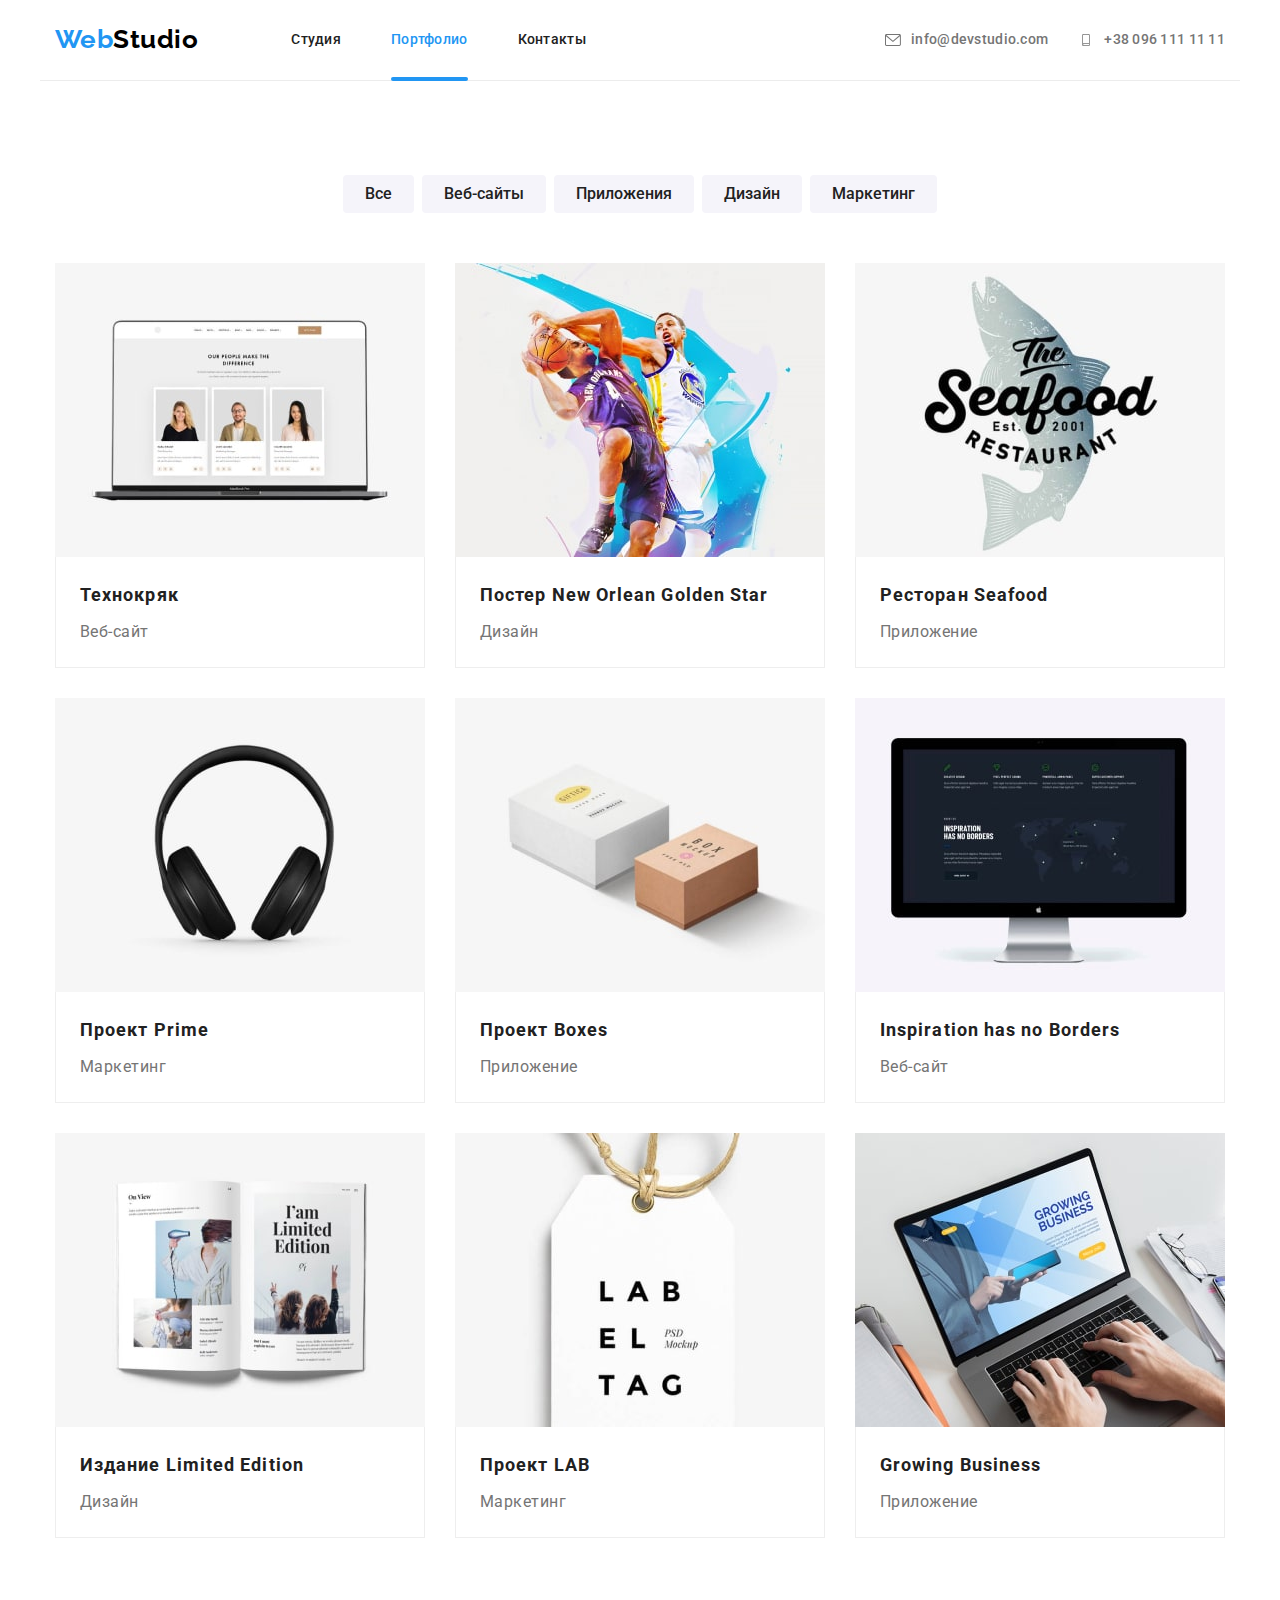
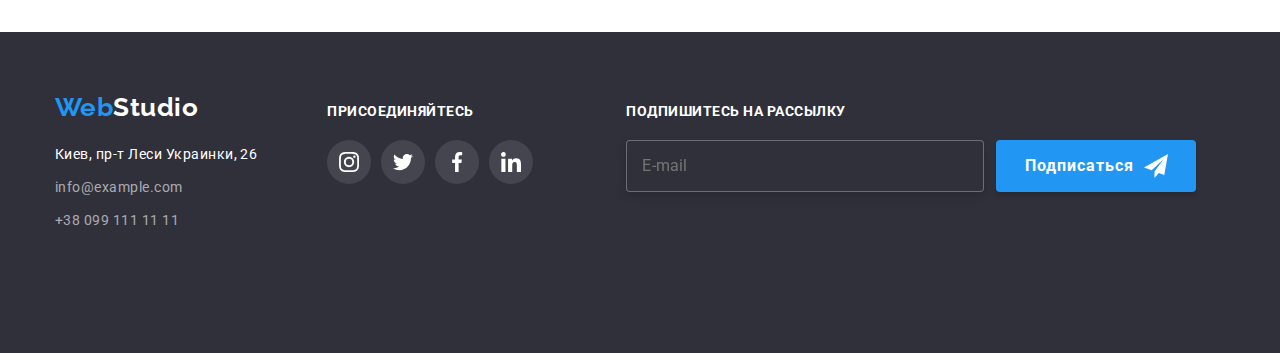
==== commit 43249030: "Формирует мобильное меню для формата до планшета" ====
--- a/portfolio.html
+++ b/portfolio.html
@@ -570,5 +570,6 @@
         </div>
       </div>
     </footer>
+    <script src="./js/menu.js"></script>
   </body>
 </html>
--- a/css/main.min.css
+++ b/css/main.min.css
@@ -1,2 +1,2 @@
-:root{--primary-text-color: #212121;--additional-text-color: #757575;--accent-color: #2196f3;--logo-text-color: #000000;--additional-accent-color: #ffffff;--mailto-tel-text-color: rgba(255, 255, 255, 0.6);--primary-background-color: #e5e5e5;--additional-background-color: #f5f4fa;--futer-background-color: #2f303a;--border-portfolio: #eeeeee;--border-line-heder: #ececec;--icon-color: #afb1b8;--icon-color-hover: #ffffff;--additional-icon-color-hover: #2196f3;--additional-icon-color-footer: #44454e}.visually-hidden{position:absolute;width:1px;height:1px;margin:-1px;padding:0;overflow:hidden;border:0;clip:rect(0 0 0 0)}body{font-family:'Roboto', 'Sans Serif';letter-spacing:0.03em;color:var(--primary-text-color)}p,h1,h2,h3,h4,h5,h6{margin:0}img,svg{display:block;max-width:100%;height:auto}.list{list-style:none;margin:0;padding:0}.link{text-decoration:none}.btn{cursor:pointer;border-radius:4px}.section{margin-left:auto;margin-right:auto}.container{padding-left:15px;padding-right:15px;margin:0 auto;width:100%}@media (min-width: 480px){.container{width:480px}}@media (min-width: 768px){.container{width:768px}}@media (min-width: 1200px){.container{width:1200px}}.logo{font-family:'Raleway', 'Sans Serif';text-align:center;font-size:24px;line-height:1.17;font-weight:700;display:inline-block}.logo__first-word{color:var(--accent-color)}.logo__second-word{color:var(--logo-text-color)}.logo__third-word{color:var(--additional-accent-color)}@media (min-width: 1200px){.logo{font-size:26px;line-height:1.2;font-weight:700}}.nav-list{font-size:14px;line-height:1.14;font-weight:500;letter-spacing:0.02em;display:flex;align-items:center;justify-content:space-between}@media (max-width: 767.98px){.nav-list{display:none}}.nav-list__item:not(:last-child){margin-right:50px}.nav-list__item:nth-child(1){margin-left:88px}@media (min-width: 1200px){.nav-list__item:nth-child(1){margin-left:93px}}.nav-list__link{position:relative;transition:color 250ms cubic-bezier(0.4, 0, 0.2, 1);color:inherit}.nav-list__link:hover,.nav-list__link:focus{color:var(--accent-color)}.nav-list__link--active{color:var(--accent-color)}.nav-list__link--current::after{content:'';position:absolute;width:100%;height:4px;border-radius:2px;background-color:var(--accent-color);bottom:-34px;left:0}.contacts{font-size:12px;line-height:1.16;font-weight:500;letter-spacing:0.02em;margin-left:auto}@media (max-width: 767.98px){.contacts{display:none}}@media (min-width: 1200px){.contacts{font-size:14px;line-height:1.14;font-weight:500;display:flex;align-items:center;justify-content:space-between}}.contacts__icon{margin-right:10px}.contacts__item{color:var(--additional-text-color)}@media (min-width: 768px) and (max-width: 1199.98px){.contacts__item{margin-bottom:10px}}@media (min-width: 1200px){.contacts__item:not(:last-child){margin-right:30px}}.contacts__link{display:flex;align-items:center;justify-content:start;transition:color 250ms cubic-bezier(0.4, 0, 0.2, 1);color:inherit}.contacts__link:hover,.contacts__link:focus{color:var(--accent-color)}.contacts__icon{fill:currentColor}.contacts__icon:hover,.contacts__icon:focus{fill:currentColor}.primary-btn{font-size:16px;line-height:1.88;font-weight:700;letter-spacing:0.06em;display:flex;align-items:center;justify-content:center;min-width:200px;color:var(--additional-accent-color);background-color:var(--accent-color);border:1px solid transparent;box-shadow:0px 4px 4px rgba(0,0,0,0.15);margin-left:auto;margin-right:auto;padding-top:10px;padding-bottom:10px}.primary-btn--with-icon{margin-top:20px}.primary-btn--with-icon::after{content:'';width:24px;height:24px;margin-left:10px;background-image:url(../images/svg-icon-send.svg);background-size:contain}.backdrop{position:fixed;top:0;left:0;height:100vh;width:100vw;background:rgba(0,0,0,0.2);transition-property:transform;transition-duration:500ms;transition-timing-function:linear;transition-delay:0}.backdrop.is-hidden{opacity:0;pointer-events:none;visibility:hidden;transform:rotate(180deg)}.modal{position:absolute;top:50%;left:50%;width:528px;min-height:581px;transform:translate(-50%, -50%);background:var(--additional-accent-color);box-shadow:0px 1px 3px rgba(0,0,0,0.12),0px 1px 1px rgba(0,0,0,0.14),0px 2px 1px rgba(0,0,0,0.2);border-radius:4px;padding:40px}.modal__close-btn{position:absolute;right:8px;top:8px;width:30px;height:30px;background-color:var(--additional-accent-color);border:1px solid rgba(0,0,0,0.1);border-radius:50%;color:var(--logo-text-color);display:flex;align-items:center;justify-content:center;transition:color 250ms cubic-bezier(0.4, 0, 0.2, 1)}.modal__close-btn:hover{color:var(--accent-color)}.modal__icon-close{fill:currentColor}.modal__title{font-size:20px;line-height:1.15;font-weight:700;text-align:center;color:var(--primary-text-color);margin-bottom:12px}.modal-field{margin-bottom:10px;display:block;margin-left:auto;margin-right:auto}.modal-field:last-of-type{margin-bottom:30px;padding-right:10px;padding-left:10px}.modal-label{font-size:12px;line-height:1.17;font-weight:400;letter-spacing:0.01em;display:block;margin-bottom:4px;color:var(--additional-text-color)}.input-wrap{position:relative}.modal-input{width:100%;height:40px;border:1px solid rgba(33,33,33,0.2);border-radius:4px;padding-left:42px;outline:none}.modal-input:focus{border:1px solid var(--accent-color);outline:none}.modal-icon-input{position:absolute;top:50%;left:12px;transform:translateY(-50%)}.modal-input:focus+.modal-icon-input{fill:var(--accent-color)}.modal-text{width:100%;height:120px;border:1px solid rgba(33,33,33,0.2);border-radius:4px;outline:none;resize:none;display:block;padding:12px 16px;margin-bottom:20px}.modal-text:focus{border:1px solid var(--accent-color);outline:none}placeholder{font-size:14px;line-height:1.14;font-weight:400;letter-spacing:0.01em;color:rgba(117,117,117,0.5)}.check-text{font-size:14px;line-height:1.71;font-weight:400;color:var(--additional-text-color);display:flex;align-items:center;justify-content:center}.check-text span{width:16px;height:15px;border-radius:2px;border:1px solid var(--primary-text-color);display:flex;align-items:center;justify-content:center;margin-right:8px}.modal-check:checked+.check-text span{background-color:var(--accent-color);border:none}.check-link{color:var(--accent-color);margin-left:4px}.social{display:flex;align-items:center;justify-content:center;width:206px}.social__item:not(:last-child){margin-right:10px}.social__link{display:flex;align-items:center;justify-content:center;width:44px;height:44px;border-radius:50%;color:var(--icon-color);transition:background-color 250ms cubic-bezier(0.4, 0, 0.2, 1),color 250ms cubic-bezier(0.4, 0, 0.2, 1)}.social__link:hover,.social__link:focus{background-color:var(--accent-color);color:var(--icon-color-hover)}.social__icon{fill:currentColor}.social__link--dark{background-color:var(--additional-icon-color-footer);color:var(--additional-accent-color)}.join{display:flex;flex-direction:column;justify-content:center;align-items:center}.join__text{font-size:14px;line-height:1.14;font-weight:700;text-transform:uppercase;color:var(--additional-accent-color);margin-bottom:20px}@media (min-width: 1200px){.join{display:block;padding-top:12px;padding-bottom:40px}}.subscribe{display:flex;flex-direction:column;justify-content:center;align-items:center}.subscribe__form{display:block;text-align:center;max-width:450px}@media (min-width: 1200px){.subscribe__form{text-align:left}}.subscribe__field{max-width:450px}@media (min-width: 768px){.subscribe__field{min-width:450px}}@media (min-width: 1200px){.subscribe__field{min-width:358px}}.subscribe__label{font-size:14px;line-height:1.14;font-weight:700;display:block;margin-bottom:20px;color:var(--additional-accent-color);text-transform:uppercase}.subscribe__input{width:100%;border:1px solid rgba(255,255,255,0.3);filter:drop-shadow(0px 4px 4px rgba(0,0,0,0.15));border-radius:4px;padding:15px;outline:none;font-size:16px;line-height:1.25;font-weight:400;letter-spacing:0.01em;color:var(--additional-accent-color);background-color:var(--futer-background-color)}.subscribe__input:focus{border:1px solid var(--accent-color);outline:none}@media (min-width: 1200px){.subscribe{display:block}.subscribe__form{display:flex;justify-content:space-between;align-items:flex-end}.subscribe__field{max-width:358px;padding-top:12px;margin-right:12px}}placeholder{font-size:16px;line-height:1.25;font-weight:400;letter-spacing:0.01em;color:rgba(117,117,117,0.5)}.header{background-color:var(--additional-accent-color);padding-top:16px;padding-bottom:16px;border-bottom:1px solid var(--border-line-heder)}@media (min-width: 480px){.header{padding-top:16px;padding-bottom:16px}}@media (min-width: 768px){.header{padding-top:21px;padding-bottom:21px}}@media (min-width: 1200px){.header{padding-top:24px;padding-bottom:25px}}.header__container{display:flex;align-items:center;justify-content:space-between}.hero{background-color:var(--futer-background-color);background-image:linear-gradient(to right, rgba(47,48,58,0.4), rgba(47,48,58,0.4)),url(../images/img-hero/img-hero-mob-1x-min.jpg);background-size:cover;background-position:center;background-repeat:no-repeat;max-width:480px;margin:0 auto;padding-top:118px;padding-bottom:118px}@media (min-device-pixel-ratio: 2), (min-resolution: 192dpi), (min-resolution: 2dppx){.hero{background-image:linear-gradient(to right, rgba(47,48,58,0.4), rgba(47,48,58,0.4)),url(../images/img-hero/img-hero-mob-2x-min.jpg)}}@media screen and (min-width: 768px){.hero{background-image:linear-gradient(to right, rgba(47,48,58,0.4), rgba(47,48,58,0.4)),url(../images/img-hero/img-hero-tabl-1x-min.jpg)}}@media screen and (min-width: 768px) and (min-device-pixel-ratio: 2), screen and (min-width: 768px) and (min-resolution: 192dpi), screen and (min-width: 768px) and (min-resolution: 2dppx){.hero{background-image:linear-gradient(to right, rgba(47,48,58,0.4), rgba(47,48,58,0.4)),url(../images/img-hero/img-hero-tabl-2x-min.jpg)}}@media screen and (min-width: 1200px){.hero{background-image:linear-gradient(to right, rgba(47,48,58,0.4), rgba(47,48,58,0.4)),url(../images/img-hero/img-hero-desk-1x-min.jpg);padding-top:200px;padding-bottom:200px}}@media screen and (min-width: 1200px) and (min-device-pixel-ratio: 2), screen and (min-width: 1200px) and (min-resolution: 192dpi), screen and (min-width: 1200px) and (min-resolution: 2dppx){.hero{background-image:linear-gradient(to right, rgba(47,48,58,0.4), rgba(47,48,58,0.4)),url(../images/img-hero/img-hero-desk-2x-min.jpg)}}.hero__title{color:var(--additional-accent-color);font-size:26px;line-height:1.62;font-weight:900;letter-spacing:0.06em;text-transform:uppercase;margin-left:auto;margin-right:auto;margin-bottom:30px;max-width:360px;text-align:center}@media (min-width: 768px){.hero{max-width:768px}}@media (min-width: 1200px){.hero{min-height:600px;max-width:1600px}.hero__title{font-size:44px;line-height:1.36;font-weight:900;max-width:696px}}.features{padding-top:94px;padding-bottom:47px}.features-list{width:100%;margin:-15px}.features-list__item{max-width:100%;margin:15px}.features-list__icon{background-color:var(--additional-background-color);display:flex;align-items:center;justify-content:center;height:120px;margin-bottom:30px}.features-list__title{font-size:14px;line-height:1.14;font-weight:700;text-transform:uppercase;margin-bottom:10px}.features-list__text{font-size:14px;line-height:1.71;font-weight:400;color:var(--additional-text-color)}@media (min-width: 480px){.features-list{max-width:450px}}@media (min-width: 768px) and (max-width: 1199.98px){.features-list{max-width:738px;display:flex;flex-wrap:wrap;justify-content:space-between}.features-list__item{width:calc(100% / 2 - 30px);max-height:251px}}@media (min-width: 1200px){.features-list{display:flex;align-items:center;justify-content:space-between;max-width:1170px}.features-list__item{width:270px;max-height:251px}}@media (max-width: 1199.98px){.directions{display:none}}@media (min-width: 1200px){.directions{padding-top:47px;padding-bottom:94px}.directions__title{color:var(--primary-text-color);font-size:36px;line-height:1.17;font-weight:700;margin-top:0;margin-bottom:50px;text-align:center}.directions__list{display:flex;align-items:center;justify-content:space-between;width:1170px}.directions__item{position:relative}.directions__item:not(:last-child){margin-right:30px}.directions__text{position:absolute;height:70px;width:100%;bottom:0;left:0;background-color:rgba(47,48,58,0.8);font-size:14px;line-height:1.14;font-weight:700;text-align:center;text-transform:uppercase;display:flex;align-items:center;justify-content:center;color:var(--additional-accent-color)}}.team{background-color:var(--additional-background-color);padding-top:60px;padding-bottom:60px}.team__title{color:var(--primary-text-color);font-size:28px;line-height:1.17;font-weight:700;text-align:center;margin-bottom:30px}@media (min-width: 1200px){.team{padding-top:94px;padding-bottom:94px}.team__title{font-size:36px;line-height:1.17;font-weight:700;margin-bottom:50px}}.team-list{width:100%;margin:-30px}.team-list__card{background-color:var(--additional-accent-color);box-shadow:0px 1px 3px rgba(0,0,0,0.12),0px 1px 1px rgba(0,0,0,0.14),0px 2px 1px rgba(0,0,0,0.2);border-radius:0px 0px 4px 4px;margin:30px;text-align:center;display:block}.team-list__description{padding-top:30px;padding-bottom:24px;display:flex;flex-direction:column;justify-content:center;align-items:center}.team-list__name{color:var(--primary-text-color);font-size:16px;line-height:1.19;font-weight:500;margin-bottom:10px}.team-list__position{font-size:16px;line-height:1.19;font-weight:400;color:var(--additional-text-color);margin-bottom:16px}@media (min-width: 768px) and (max-width: 1199.98px){.team-list{margin:-15px;display:flex;flex-wrap:wrap}.team-list__card{margin:15px;width:calc(100% / 2 - 30px);max-height:536px}}@media (min-width: 1200px){.team-list{display:flex;align-items:center;justify-content:space-between;margin:-15px}.team-list__card{background-color:var(--additional-accent-color);box-shadow:0px 1px 3px rgba(0,0,0,0.12),0px 1px 1px rgba(0,0,0,0.14),0px 2px 1px rgba(0,0,0,0.2);border-radius:0px 0px 4px 4px;width:calc(100% / 4 - 30px);margin:15px}.team-list__description{padding-bottom:30px}}.clients{padding-top:60px;padding-bottom:60px}.clients__title{font-size:28px;line-height:1.17;font-weight:700;text-align:center;margin-bottom:30px}.clients-list{width:100%;margin:-15px;display:flex;flex-wrap:wrap;justify-content:center}.clients-list__item{margin:15px;width:210px}.clients-list__link{display:flex;align-items:center;justify-content:center;width:100%;height:92px;border:1px solid var(--icon-color);border-radius:4px;color:var(--icon-color);transition:border-color 250ms cubic-bezier(0.4, 0, 0.2, 1),color 250ms cubic-bezier(0.4, 0, 0.2, 1)}.clients-list__link:hover,.clients-list__link:focus{border-color:var(--additional-icon-color-hover);color:var(--accent-color)}.clients-list__ikon{fill:currentColor}@media (min-width: 480px){.clients-list__item{width:calc(100% / 2 - 30px)}}@media (min-width: 768px){.clients-list__item{width:calc(100% / 3 - 60px)}}@media (min-width: 1200px){.clients-list{width:1170px;display:flex;align-items:center;justify-content:space-between;flex-wrap:nowrap}.clients-list__item{min-width:170px}.clients-list__link{display:flex;align-items:center;justify-content:center}}.footer{background-color:var(--futer-background-color);padding-top:60px;padding-bottom:60px}.footer__container-top{margin-bottom:60px}@media (min-width: 768px){.footer__container-top{display:flex;justify-content:center;align-items:flex-start}}@media (min-width: 1200px){.footer__container-top{margin-right:93px}}@media (min-width: 1200px){.footer__container.container{display:flex;align-items:start;justify-content:start}}.footer__wrapp{display:flex;flex-direction:column;justify-content:center;align-items:center;font-size:14px;line-height:1.71;font-weight:400}@media (min-width: 768px) and (max-width: 1199.98px){.footer__wrapp{margin-right:165px}}@media (min-width: 1200px){.footer__wrapp{align-items:start;margin-right:70px}}.footer-address{display:flex;flex-direction:column;justify-content:center;align-items:center;font-style:normal;margin-bottom:60px}@media (max-width: 1199.98px){.footer-address__list{text-align:center}}@media (min-width: 1200px){.footer-address__list{text-align:start}}.footer-address__item:not(:last-child){margin-bottom:8px}.footer-address__post{color:var(--additional-accent-color)}.footer-address__link{color:var(--mailto-tel-text-color);transition:color 250ms cubic-bezier(0.4, 0, 0.2, 1)}.footer-address__link:hover,.footer-address__link:focus{color:var(--accent-color)}@media (min-width: 768px){.footer-address{margin-bottom:0;text-align:center;font-style:normal;font-size:14px;line-height:1.71;font-weight:400}.footer-address__item:not(:last-child){margin-bottom:8px}.footer-address__post{color:var(--additional-accent-color)}.footer-address__link{color:var(--mailto-tel-text-color);transition:color 250ms cubic-bezier(0.4, 0, 0.2, 1)}.footer-address__link:hover,.footer-address__link:focus{color:var(--accent-color)}}@media (min-width: 1200px){.footer-address{flex-shrink:0;margin-bottom:0;font-style:normal;font-size:14px;line-height:1.71;font-weight:400}.footer-address__item:not(:last-child){margin-bottom:9px}}.footer-address__post{color:var(--additional-accent-color)}.footer-address__link{color:var(--mailto-tel-text-color);transition:color 250ms cubic-bezier(0.4, 0, 0.2, 1)}.footer-address__link:hover,.footer-address__link:focus{color:var(--accent-color)}.logo__footer{margin-bottom:20px}.portfolio.section{padding-top:94px;padding-bottom:94px}.filters{display:flex;flex-wrap:wrap;align-content:start;padding-bottom:16px;margin-bottom:34px}.filters__item:not(:last-child){margin-right:8px}.filters__button{display:block;font-size:16px;line-height:1.62;font-weight:500;text-align:center;background-color:var(--additional-background-color);color:var(--primary-text-color);padding:6px 22px;border:none;transition:background-color 250ms cubic-bezier(0.4, 0, 0.02, 1),color 250ms cubic-bezier(0.4, 0, 0.02, 1),box-shadow 250ms cubic-bezier(0.4, 0, 0.02, 1)}.filters__button:hover,.filters__button:focus{background-color:var(--accent-color);color:var(--additional-accent-color);box-shadow:0px 3px 1px rgba(0,0,0,0.1),0px 1px 2px rgba(0,0,0,0.08),0px 2px 2px rgba(0,0,0,0.12)}@media screen and (max-width: 767px){.filters__item:nth-child(-1n+3){margin-bottom:15px}}@media (min-width: 768px){.filters{display:flex;align-items:center;justify-content:center}}.projects{display:flex;flex-wrap:wrap;justify-content:space-between;margin:-15px}.projects__wrap{position:relative;overflow:hidden}.projects__top-text{position:absolute;top:0;left:0;background-color:rgba(33,150,243,0.9);padding:63px 24px;font-size:18px;line-height:1.56;font-weight:400;color:var(--additional-accent-color);height:100%;transform:translateY(100%);transition:transform 250ms cubic-bezier(0.4, 0, 0.02, 1);overflow:auto}.projects__item{margin:15px;transition:background-color 250ms cubic-bezier(0.4, 0, 0.02, 1);transition:border-bottom 250ms cubic-bezier(0.4, 0, 0.02, 1);transition:box-shadow 250ms cubic-bezier(0.4, 0, 0.02, 1)}.projects__item:hover,.projects__item:focus{background-color:var(--additional-accent-color);border-bottom:1px solid var(--border-portfolio);box-shadow:0px 1px 1px rgba(0,0,0,0.12),0px 4px 4px rgba(0,0,0,0.06),1px 4px 6px rgba(0,0,0,0.16)}.projects__description{padding:20px 24px;border:1px solid var(--border-portfolio);border-top:none}.projects__name{font-size:18px;line-height:2;font-weight:700;letter-spacing:0.06em;color:var(--primary-text-color);margin-bottom:4px}.projects__type{font-size:16px;line-height:1.87;font-weight:400;color:var(--additional-text-color)}.projects__item:hover .projects__top-text,.projects__item:focus .projects__top-text{transform:translateY(0)}
+:root{--primary-text-color: #212121;--additional-text-color: #757575;--accent-color: #2196f3;--logo-text-color: #000000;--additional-accent-color: #ffffff;--mailto-tel-text-color: rgba(255, 255, 255, 0.6);--primary-background-color: #e5e5e5;--additional-background-color: #f5f4fa;--futer-background-color: #2f303a;--border-portfolio: #eeeeee;--border-line-heder: #ececec;--icon-color: #afb1b8;--icon-color-hover: #ffffff;--additional-icon-color-hover: #2196f3;--additional-icon-color-footer: #44454e}.visually-hidden{position:absolute;width:1px;height:1px;margin:-1px;padding:0;overflow:hidden;border:0;clip:rect(0 0 0 0)}body{font-family:'Roboto', 'Sans Serif';letter-spacing:0.03em;color:var(--primary-text-color)}p,h1,h2,h3,h4,h5,h6{margin:0}img,svg{display:block;max-width:100%;height:auto}.list{list-style:none;margin:0;padding:0}.link{text-decoration:none}.btn{cursor:pointer;border-radius:4px}.section{margin-left:auto;margin-right:auto}.container{padding-left:15px;padding-right:15px;margin:0 auto;width:100%}@media (min-width: 480px){.container{width:480px}}@media (min-width: 768px){.container{width:768px}}@media (min-width: 1200px){.container{width:1200px}}.logo{font-family:'Raleway', 'Sans Serif';text-align:center;font-size:24px;line-height:1.17;font-weight:700;display:inline-block}.logo__first-word{color:var(--accent-color)}.logo__second-word{color:var(--logo-text-color)}.logo__third-word{color:var(--additional-accent-color)}@media (min-width: 1200px){.logo{font-size:26px;line-height:1.2;font-weight:700}}.nav-list{font-size:14px;line-height:1.14;font-weight:500;letter-spacing:0.02em;display:flex;align-items:center;justify-content:space-between}@media (max-width: 767.98px){.nav-list{display:none}}.nav-list__item:not(:last-child){margin-right:50px}.nav-list__item:nth-child(1){margin-left:88px}@media (min-width: 1200px){.nav-list__item:nth-child(1){margin-left:93px}}.nav-list__link{position:relative;transition:color 250ms cubic-bezier(0.4, 0, 0.2, 1);color:inherit}.nav-list__link:hover,.nav-list__link:focus{color:var(--accent-color)}.nav-list__link--active{color:var(--accent-color)}.nav-list__link--current::after{content:'';position:absolute;width:100%;height:4px;border-radius:2px;background-color:var(--accent-color);bottom:-34px;left:0}.contacts{font-size:12px;line-height:1.16;font-weight:500;letter-spacing:0.02em;margin-left:auto}@media (max-width: 767.98px){.contacts{display:none}}@media (min-width: 1200px){.contacts{font-size:14px;line-height:1.14;font-weight:500;display:flex;align-items:center;justify-content:space-between}}.contacts__icon{margin-right:10px}.contacts__item{color:var(--additional-text-color)}@media (min-width: 768px) and (max-width: 1199.98px){.contacts__item{margin-bottom:10px}}@media (min-width: 1200px){.contacts__item:not(:last-child){margin-right:30px}}.contacts__link{display:flex;align-items:center;justify-content:start;transition:color 250ms cubic-bezier(0.4, 0, 0.2, 1);color:inherit}.contacts__link:hover,.contacts__link:focus{color:var(--accent-color)}.contacts__icon{fill:currentColor}.contacts__icon:hover,.contacts__icon:focus{fill:currentColor}.primary-btn{font-size:16px;line-height:1.88;font-weight:700;letter-spacing:0.06em;display:flex;align-items:center;justify-content:center;min-width:200px;color:var(--additional-accent-color);background-color:var(--accent-color);border:1px solid transparent;box-shadow:0px 4px 4px rgba(0,0,0,0.15);margin-left:auto;margin-right:auto;padding-top:10px;padding-bottom:10px}.primary-btn--with-icon{margin-top:20px}.primary-btn--with-icon::after{content:'';width:24px;height:24px;margin-left:10px;background-image:url(../images/svg-icon-send.svg);background-size:contain}.backdrop{position:fixed;top:0;left:0;height:100vh;width:100vw;background:rgba(0,0,0,0.2);transition-property:transform;transition-duration:500ms;transition-timing-function:linear;transition-delay:0}.backdrop.is-hidden{opacity:0;pointer-events:none;visibility:hidden;transform:rotate(180deg)}.modal{position:absolute;top:50%;left:50%;width:528px;min-height:581px;transform:translate(-50%, -50%);background:var(--additional-accent-color);box-shadow:0px 1px 3px rgba(0,0,0,0.12),0px 1px 1px rgba(0,0,0,0.14),0px 2px 1px rgba(0,0,0,0.2);border-radius:4px;padding:40px}.modal__close-btn{position:absolute;right:8px;top:8px;width:30px;height:30px;background-color:var(--additional-accent-color);border:1px solid rgba(0,0,0,0.1);border-radius:50%;color:var(--logo-text-color);display:flex;align-items:center;justify-content:center;transition:color 250ms cubic-bezier(0.4, 0, 0.2, 1)}.modal__close-btn:hover{color:var(--accent-color)}.modal__icon-close{fill:currentColor}.modal__title{font-size:20px;line-height:1.15;font-weight:700;text-align:center;color:var(--primary-text-color);margin-bottom:12px}.modal-field{margin-bottom:10px;display:block;margin-left:auto;margin-right:auto}.modal-field:last-of-type{margin-bottom:30px;padding-right:10px;padding-left:10px}.modal-label{font-size:12px;line-height:1.17;font-weight:400;letter-spacing:0.01em;display:block;margin-bottom:4px;color:var(--additional-text-color)}.input-wrap{position:relative}.modal-input{width:100%;height:40px;border:1px solid rgba(33,33,33,0.2);border-radius:4px;padding-left:42px;outline:none}.modal-input:focus{border:1px solid var(--accent-color);outline:none}.modal-icon-input{position:absolute;top:50%;left:12px;transform:translateY(-50%)}.modal-input:focus+.modal-icon-input{fill:var(--accent-color)}.modal-text{width:100%;height:120px;border:1px solid rgba(33,33,33,0.2);border-radius:4px;outline:none;resize:none;display:block;padding:12px 16px;margin-bottom:20px}.modal-text:focus{border:1px solid var(--accent-color);outline:none}placeholder{font-size:14px;line-height:1.14;font-weight:400;letter-spacing:0.01em;color:rgba(117,117,117,0.5)}.check-text{font-size:14px;line-height:1.71;font-weight:400;color:var(--additional-text-color);display:flex;align-items:center;justify-content:center}.check-text span{width:16px;height:15px;border-radius:2px;border:1px solid var(--primary-text-color);display:flex;align-items:center;justify-content:center;margin-right:8px}.modal-check:checked+.check-text span{background-color:var(--accent-color);border:none}.check-link{color:var(--accent-color);margin-left:4px}.social{display:flex;align-items:center;justify-content:center;width:206px}.social__item:not(:last-child){margin-right:10px}.social__link{display:flex;align-items:center;justify-content:center;width:44px;height:44px;border-radius:50%;color:var(--icon-color);transition:background-color 250ms cubic-bezier(0.4, 0, 0.2, 1),color 250ms cubic-bezier(0.4, 0, 0.2, 1)}.social__link:hover,.social__link:focus{background-color:var(--accent-color);color:var(--icon-color-hover)}.social__icon{fill:currentColor}.social__link--dark{background-color:var(--additional-icon-color-footer);color:var(--additional-accent-color)}.join{display:flex;flex-direction:column;justify-content:center;align-items:center}.join__text{font-size:14px;line-height:1.14;font-weight:700;text-transform:uppercase;color:var(--additional-accent-color);margin-bottom:20px}@media (min-width: 1200px){.join{display:block;padding-top:12px;padding-bottom:40px}}.subscribe{display:flex;flex-direction:column;justify-content:center;align-items:center}.subscribe__form{display:block;text-align:center;max-width:450px}@media (min-width: 1200px){.subscribe__form{text-align:left}}.subscribe__field{max-width:450px}@media (min-width: 768px){.subscribe__field{min-width:450px}}@media (min-width: 1200px){.subscribe__field{min-width:358px}}.subscribe__label{font-size:14px;line-height:1.14;font-weight:700;display:block;margin-bottom:20px;color:var(--additional-accent-color);text-transform:uppercase}.subscribe__input{width:100%;border:1px solid rgba(255,255,255,0.3);filter:drop-shadow(0px 4px 4px rgba(0,0,0,0.15));border-radius:4px;padding:15px;outline:none;font-size:16px;line-height:1.25;font-weight:400;letter-spacing:0.01em;color:var(--additional-accent-color);background-color:var(--futer-background-color)}.subscribe__input:focus{border:1px solid var(--accent-color);outline:none}@media (min-width: 1200px){.subscribe{display:block}.subscribe__form{display:flex;justify-content:space-between;align-items:flex-end}.subscribe__field{max-width:358px;padding-top:12px;margin-right:12px}}placeholder{font-size:16px;line-height:1.25;font-weight:400;letter-spacing:0.01em;color:rgba(117,117,117,0.5)}.header{width:100%;position:relative;background-color:var(--additional-accent-color);padding-top:16px;padding-bottom:16px;border-bottom:1px solid var(--border-line-heder)}@media (min-width: 480px){.header{width:480px;padding-top:16px;padding-bottom:16px}}@media (min-width: 768px){.header{width:768px;padding-top:21px;padding-bottom:21px}}@media (min-width: 1200px){.header{width:1200px;padding-top:24px;padding-bottom:25px}}.header__container{display:flex;align-items:center;justify-content:space-between}.menu-open-btn{position:absolute;top:10px;right:10px;display:block;margin-left:auto;border:none;background-color:transparent;width:40px;height:40px}@media (min-width: 768px){.menu-open-btn{display:none}}.mob-menu{position:fixed;top:0;width:100vw;height:100vh;background-color:#fff;padding-top:48px;padding-bottom:48px;padding-left:40px;z-index:4;transition-property:transform;transition-duration:500ms;transition-timing-function:linear;transition-delay:0}@media (min-width: 768px){.mob-menu{display:none}}.mob-menu.is-hidden{opacity:0;pointer-events:none;visibility:hidden;transform:rotate(180deg)}.menu-close-btn{position:absolute;display:block;top:10px;right:15px;width:40px;height:40px;border:none;background-color:transparent;transition:color 250ms cubic-bezier(0.4, 0, 0.2, 1)}.menu-close-btn:hover{color:var(--accent-color)}.mob-menu-container{height:100%;display:flex;flex-direction:column;align-items:flex-start}.mob-menu-bottom{margin-top:auto}.mob-menu-nav-list__item:not(:last-child){margin-bottom:32px}.mob-menu-nav-list__link{font-size:40px;line-height:1.17;font-weight:500;letter-spacing:0.02em;color:var(--primary-text-color);position:relative;transition:color 250ms cubic-bezier(0.4, 0, 0.2, 1);color:inherit}.mob-menu-nav-list__link:hover,.mob-menu-nav-list__link:focus{color:var(--accent-color)}.mob-menu-nav-list__link--active{color:var(--accent-color)}.mob-menu-contacts__item:not(:last-child){margin-bottom:32px}.mob-menu-contacts__link-tel{font-size:34px;line-height:1.18;font-weight:500;letter-spacing:0.02em;color:var(--accent-color)}.mob-menu-contacts__link-post{font-size:24px;line-height:1.17;font-weight:500;letter-spacing:0.02em;color:var(--additional-text-color)}.mob-menu-social{margin-top:64px;display:flex;align-items:center;justify-content:space-between}.mob-menu-social__item:not(:last-child){margin-right:20px}.mob-menu-social__link{font-size:18px;line-height:1.22;font-weight:500;letter-spacing:0.02em;color:var(--accent-color)}.hero{background-color:var(--futer-background-color);background-image:linear-gradient(to right, rgba(47,48,58,0.4), rgba(47,48,58,0.4)),url(../images/img-hero/img-hero-mob-1x-min.jpg);background-size:cover;background-position:center;background-repeat:no-repeat;max-width:480px;margin:0 auto;padding-top:118px;padding-bottom:118px}@media (min-device-pixel-ratio: 2), (min-resolution: 192dpi), (min-resolution: 2dppx){.hero{background-image:linear-gradient(to right, rgba(47,48,58,0.4), rgba(47,48,58,0.4)),url(../images/img-hero/img-hero-mob-2x-min.jpg)}}@media screen and (min-width: 768px){.hero{background-image:linear-gradient(to right, rgba(47,48,58,0.4), rgba(47,48,58,0.4)),url(../images/img-hero/img-hero-tabl-1x-min.jpg)}}@media screen and (min-width: 768px) and (min-device-pixel-ratio: 2), screen and (min-width: 768px) and (min-resolution: 192dpi), screen and (min-width: 768px) and (min-resolution: 2dppx){.hero{background-image:linear-gradient(to right, rgba(47,48,58,0.4), rgba(47,48,58,0.4)),url(../images/img-hero/img-hero-tabl-2x-min.jpg)}}@media screen and (min-width: 1200px){.hero{background-image:linear-gradient(to right, rgba(47,48,58,0.4), rgba(47,48,58,0.4)),url(../images/img-hero/img-hero-desk-1x-min.jpg);padding-top:200px;padding-bottom:200px}}@media screen and (min-width: 1200px) and (min-device-pixel-ratio: 2), screen and (min-width: 1200px) and (min-resolution: 192dpi), screen and (min-width: 1200px) and (min-resolution: 2dppx){.hero{background-image:linear-gradient(to right, rgba(47,48,58,0.4), rgba(47,48,58,0.4)),url(../images/img-hero/img-hero-desk-2x-min.jpg)}}.hero__title{color:var(--additional-accent-color);font-size:26px;line-height:1.62;font-weight:900;letter-spacing:0.06em;text-transform:uppercase;margin-left:auto;margin-right:auto;margin-bottom:30px;max-width:360px;text-align:center}@media (min-width: 768px){.hero{max-width:768px}}@media (min-width: 1200px){.hero{min-height:600px;max-width:1600px}.hero__title{font-size:44px;line-height:1.36;font-weight:900;max-width:696px}}.features{padding-top:94px;padding-bottom:47px}.features-list{width:100%;margin:-15px}.features-list__item{max-width:100%;margin:15px}.features-list__icon{background-color:var(--additional-background-color);display:flex;align-items:center;justify-content:center;height:120px;margin-bottom:30px}.features-list__title{font-size:14px;line-height:1.14;font-weight:700;text-transform:uppercase;margin-bottom:10px}.features-list__text{font-size:14px;line-height:1.71;font-weight:400;color:var(--additional-text-color)}@media (min-width: 480px){.features-list{max-width:450px}}@media (min-width: 768px) and (max-width: 1199.98px){.features-list{max-width:738px;display:flex;flex-wrap:wrap;justify-content:space-between}.features-list__item{width:calc(100% / 2 - 30px);max-height:251px}}@media (min-width: 1200px){.features-list{display:flex;align-items:center;justify-content:space-between;max-width:1170px}.features-list__item{width:270px;max-height:251px}}@media (max-width: 1199.98px){.directions{display:none}}@media (min-width: 1200px){.directions{padding-top:47px;padding-bottom:94px}.directions__title{color:var(--primary-text-color);font-size:36px;line-height:1.17;font-weight:700;margin-top:0;margin-bottom:50px;text-align:center}.directions__list{display:flex;align-items:center;justify-content:space-between;width:1170px}.directions__item{position:relative}.directions__item:not(:last-child){margin-right:30px}.directions__text{position:absolute;height:70px;width:100%;bottom:0;left:0;background-color:rgba(47,48,58,0.8);font-size:14px;line-height:1.14;font-weight:700;text-align:center;text-transform:uppercase;display:flex;align-items:center;justify-content:center;color:var(--additional-accent-color)}}.team{background-color:var(--additional-background-color);padding-top:60px;padding-bottom:60px}.team__title{color:var(--primary-text-color);font-size:28px;line-height:1.17;font-weight:700;text-align:center;margin-bottom:30px}@media (min-width: 1200px){.team{padding-top:94px;padding-bottom:94px}.team__title{font-size:36px;line-height:1.17;font-weight:700;margin-bottom:50px}}.team-list{width:100%;margin:-30px}.team-list__card{background-color:var(--additional-accent-color);box-shadow:0px 1px 3px rgba(0,0,0,0.12),0px 1px 1px rgba(0,0,0,0.14),0px 2px 1px rgba(0,0,0,0.2);border-radius:0px 0px 4px 4px;margin:30px;text-align:center;display:block}.team-list__description{padding-top:30px;padding-bottom:24px;display:flex;flex-direction:column;justify-content:center;align-items:center}.team-list__name{color:var(--primary-text-color);font-size:16px;line-height:1.19;font-weight:500;margin-bottom:10px}.team-list__position{font-size:16px;line-height:1.19;font-weight:400;color:var(--additional-text-color);margin-bottom:16px}@media (min-width: 768px) and (max-width: 1199.98px){.team-list{margin:-15px;display:flex;flex-wrap:wrap}.team-list__card{margin:15px;width:calc(100% / 2 - 30px);max-height:536px}}@media (min-width: 1200px){.team-list{display:flex;align-items:center;justify-content:space-between;margin:-15px}.team-list__card{background-color:var(--additional-accent-color);box-shadow:0px 1px 3px rgba(0,0,0,0.12),0px 1px 1px rgba(0,0,0,0.14),0px 2px 1px rgba(0,0,0,0.2);border-radius:0px 0px 4px 4px;width:calc(100% / 4 - 30px);margin:15px}.team-list__description{padding-bottom:30px}}.clients{padding-top:60px;padding-bottom:60px}.clients__title{font-size:28px;line-height:1.17;font-weight:700;text-align:center;margin-bottom:30px}.clients-list{width:100%;margin:-15px;display:flex;flex-wrap:wrap;justify-content:center}.clients-list__item{margin:15px;width:210px}.clients-list__link{display:flex;align-items:center;justify-content:center;width:100%;height:92px;border:1px solid var(--icon-color);border-radius:4px;color:var(--icon-color);transition:border-color 250ms cubic-bezier(0.4, 0, 0.2, 1),color 250ms cubic-bezier(0.4, 0, 0.2, 1)}.clients-list__link:hover,.clients-list__link:focus{border-color:var(--additional-icon-color-hover);color:var(--accent-color)}.clients-list__ikon{fill:currentColor}@media (min-width: 480px){.clients-list__item{width:calc(100% / 2 - 30px)}}@media (min-width: 768px){.clients-list__item{width:calc(100% / 3 - 30px)}}@media (min-width: 1200px){.clients-list{width:1170px;display:flex;align-items:center;justify-content:space-between;flex-wrap:nowrap}.clients-list__item{min-width:170px}.clients-list__link{display:flex;align-items:center;justify-content:center}}.footer{background-color:var(--futer-background-color);padding-top:60px;padding-bottom:60px}.footer__container-top{margin-bottom:60px}@media (min-width: 768px){.footer__container-top{display:flex;justify-content:center;align-items:flex-start}}@media (min-width: 1200px){.footer__container-top{margin-right:93px}}@media (min-width: 1200px){.footer__container.container{display:flex;align-items:start;justify-content:start}}.footer__wrapp{display:flex;flex-direction:column;justify-content:center;align-items:center;font-size:14px;line-height:1.71;font-weight:400}@media (min-width: 768px) and (max-width: 1199.98px){.footer__wrapp{margin-right:165px}}@media (min-width: 1200px){.footer__wrapp{align-items:start;margin-right:70px}}.footer-address{display:flex;flex-direction:column;justify-content:center;align-items:center;font-style:normal;margin-bottom:60px}@media (max-width: 1199.98px){.footer-address__list{text-align:center}}@media (min-width: 1200px){.footer-address__list{text-align:start}}.footer-address__item:not(:last-child){margin-bottom:8px}.footer-address__post{color:var(--additional-accent-color)}.footer-address__link{color:var(--mailto-tel-text-color);transition:color 250ms cubic-bezier(0.4, 0, 0.2, 1)}.footer-address__link:hover,.footer-address__link:focus{color:var(--accent-color)}@media (min-width: 768px){.footer-address{margin-bottom:0;text-align:center;font-style:normal;font-size:14px;line-height:1.71;font-weight:400}.footer-address__item:not(:last-child){margin-bottom:8px}.footer-address__post{color:var(--additional-accent-color)}.footer-address__link{color:var(--mailto-tel-text-color);transition:color 250ms cubic-bezier(0.4, 0, 0.2, 1)}.footer-address__link:hover,.footer-address__link:focus{color:var(--accent-color)}}@media (min-width: 1200px){.footer-address{flex-shrink:0;margin-bottom:0;font-style:normal;font-size:14px;line-height:1.71;font-weight:400}.footer-address__item:not(:last-child){margin-bottom:9px}}.footer-address__post{color:var(--additional-accent-color)}.footer-address__link{color:var(--mailto-tel-text-color);transition:color 250ms cubic-bezier(0.4, 0, 0.2, 1)}.footer-address__link:hover,.footer-address__link:focus{color:var(--accent-color)}.logo__footer{margin-bottom:20px}.portfolio.section{padding-top:94px;padding-bottom:94px}.filters{display:flex;flex-wrap:wrap;align-content:start;padding-bottom:16px;margin-bottom:34px}.filters__item:not(:last-child){margin-right:8px}.filters__button{display:block;font-size:16px;line-height:1.62;font-weight:500;text-align:center;background-color:var(--additional-background-color);color:var(--primary-text-color);padding:6px 22px;border:none;transition:background-color 250ms cubic-bezier(0.4, 0, 0.02, 1),color 250ms cubic-bezier(0.4, 0, 0.02, 1),box-shadow 250ms cubic-bezier(0.4, 0, 0.02, 1)}.filters__button:hover,.filters__button:focus{background-color:var(--accent-color);color:var(--additional-accent-color);box-shadow:0px 3px 1px rgba(0,0,0,0.1),0px 1px 2px rgba(0,0,0,0.08),0px 2px 2px rgba(0,0,0,0.12)}@media screen and (max-width: 767px){.filters__item:nth-child(-1n+3){margin-bottom:15px}}@media (min-width: 768px){.filters{display:flex;align-items:center;justify-content:center}}.projects{display:flex;flex-wrap:wrap;justify-content:space-between;margin:-15px}.projects__wrap{position:relative;overflow:hidden}.projects__top-text{position:absolute;top:0;left:0;background-color:rgba(33,150,243,0.9);padding:63px 24px;font-size:18px;line-height:1.56;font-weight:400;color:var(--additional-accent-color);height:100%;transform:translateY(100%);transition:transform 250ms cubic-bezier(0.4, 0, 0.02, 1);overflow:auto}.projects__item{margin:15px;transition:background-color 250ms cubic-bezier(0.4, 0, 0.02, 1);transition:border-bottom 250ms cubic-bezier(0.4, 0, 0.02, 1);transition:box-shadow 250ms cubic-bezier(0.4, 0, 0.02, 1)}.projects__item:hover,.projects__item:focus{background-color:var(--additional-accent-color);border-bottom:1px solid var(--border-portfolio);box-shadow:0px 1px 1px rgba(0,0,0,0.12),0px 4px 4px rgba(0,0,0,0.06),1px 4px 6px rgba(0,0,0,0.16)}.projects__description{padding:20px 24px;border:1px solid var(--border-portfolio);border-top:none}.projects__name{font-size:18px;line-height:2;font-weight:700;letter-spacing:0.06em;color:var(--primary-text-color);margin-bottom:4px}.projects__type{font-size:16px;line-height:1.87;font-weight:400;color:var(--additional-text-color)}.projects__item:hover .projects__top-text,.projects__item:focus .projects__top-text{transform:translateY(0)}
 /*# sourceMappingURL=main.min.css.map */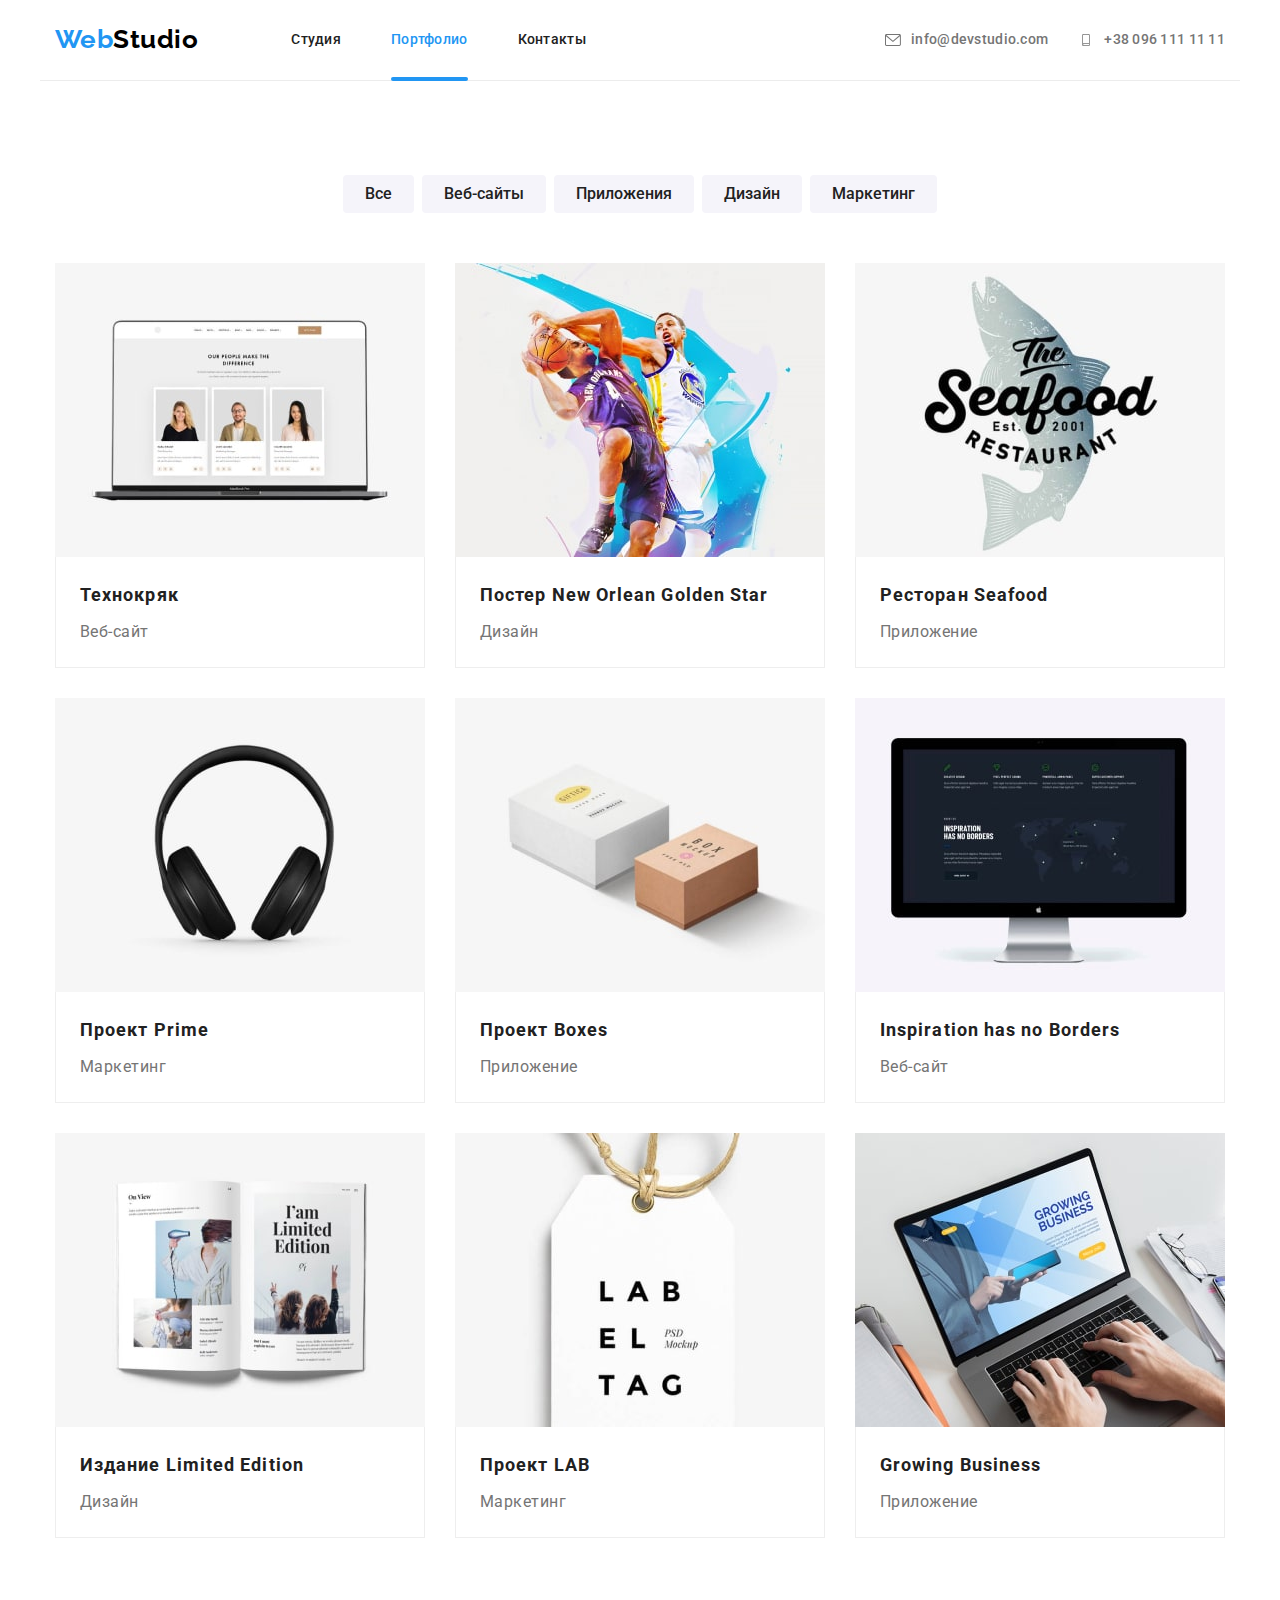
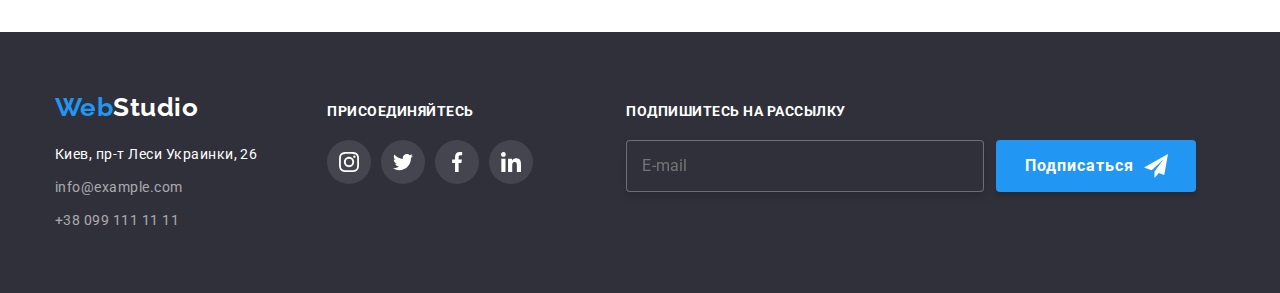
==== commit 9359de34: "Добавляет бургер-меню на страницу Портфолио" ====
--- a/portfolio.html
+++ b/portfolio.html
@@ -30,7 +30,7 @@
             </li>
             <li class="nav-list__item">
               <a
-                class="nav-list__link nav-list__link--active nav-list__link--current link"
+                class="nav-list__link link nav-list__link--active nav-list__link--current"
                 href="./portfolio.html"
                 >Портфолио</a
               >
@@ -57,6 +57,103 @@
           </li>
         </ul>
       </div>
+      <button type="button" class="menu-open-btn">
+        <svg
+          class="header-btn__icon"
+          width="24"
+          height="16"
+          aria-label="Переключатель мобильного меню"
+        >
+          <use class="header-btn__menu-mob" href="./images/sprite.svg#icon-menu-mob"></use>
+        </svg>
+      </button>
+      <div class="mob-menu is-hidden">
+        <div class="mob-menu-container container">
+          <div class="mob-menu-top">
+            <button type="button" class="menu-close-btn">
+              <svg
+                class="header-btn__icon"
+                width="19"
+                height="19"
+                aria-label="Переключатель мобильного меню"
+              >
+                <use class="header-btn__close-mob" href="./images/sprite.svg#icon-close-mob"></use>
+              </svg>
+            </button>
+            <ul class="mob-menu-nav-list__list list">
+              <li class="mob-menu-nav-list__item">
+                <a class="mob-menu-nav-list__link link" href="./index.html">Студия</a>
+              </li>
+              <li class="mob-menu-nav-list__item">
+                <a
+                  class="mob-menu-nav-list__link link mob-menu-nav-list__link--active"
+                  href="./portfolio.html"
+                  >Портфолио</a
+                >
+              </li>
+              <li class="mob-menu-nav-list__item">
+                <a class="mob-menu-nav-list__link link" href="">Контакты</a>
+              </li>
+            </ul>
+          </div>
+          <div class="mob-menu-bottom">
+            <ul class="mob-menu-contacts list">
+              <li class="mob-menu-contacts__item">
+                <a class="mob-menu-contacts__link-tel link" href="tel:+380961111111"
+                  >+38 096 111 11 11</a
+                >
+              </li>
+              <li class="mob-menu-contacts__item">
+                <a class="mob-menu-contacts__link-post link" href="mailto:info@devstudio.com"
+                  >info@devstudio.com</a
+                >
+              </li>
+            </ul>
+            <ul class="mob-menu-social list">
+              <li class="mob-menu-social__item">
+                <a
+                  class="mob-menu-social__link link"
+                  href=""
+                  target="_blank"
+                  rel="nofollow noopener noreferrer"
+                  aria-label="Ссылка на Instagram"
+                  >Instagram
+                </a>
+              </li>
+              <li class="mob-menu-social__item">
+                <a
+                  class="mob-menu-social__link link"
+                  href=""
+                  target="_blank"
+                  rel="nofollow noopener noreferrer"
+                  aria-label="Ссылка на twitter"
+                  >Twitter
+                </a>
+              </li>
+              <li class="mob-menu-social__item">
+                <a
+                  class="mob-menu-social__link link"
+                  href=""
+                  target="_blank"
+                  rel="nofollow noopener noreferrer"
+                  aria-label="Ссылка на facebook"
+                  >Facebook
+                </a>
+              </li>
+              <li class="mob-menu-social__item">
+                <a
+                  class="mob-menu-social__link link"
+                  href=""
+                  target="_blank"
+                  rel="nofollow noopener noreferrer"
+                  aria-label="Ссылка на linkedin"
+                  >LinkedIn
+                </a>
+              </li>
+            </ul>
+          </div>
+        </div>
+      </div>
     </header>
     <main>
       <!-- section portfolio -->
@@ -466,7 +563,7 @@
       </section>
     </main>
     <!-- footer -->
-<!-- footer -->
+    <!-- footer -->
     <footer class="footer section">
       <div class="footer__container container">
         <div class="footer__container-top">
--- a/css/main.min.css
+++ b/css/main.min.css
@@ -1,2 +1,2 @@
-:root{--primary-text-color: #212121;--additional-text-color: #757575;--accent-color: #2196f3;--logo-text-color: #000000;--additional-accent-color: #ffffff;--mailto-tel-text-color: rgba(255, 255, 255, 0.6);--primary-background-color: #e5e5e5;--additional-background-color: #f5f4fa;--futer-background-color: #2f303a;--border-portfolio: #eeeeee;--border-line-heder: #ececec;--icon-color: #afb1b8;--icon-color-hover: #ffffff;--additional-icon-color-hover: #2196f3;--additional-icon-color-footer: #44454e}.visually-hidden{position:absolute;width:1px;height:1px;margin:-1px;padding:0;overflow:hidden;border:0;clip:rect(0 0 0 0)}body{font-family:'Roboto', 'Sans Serif';letter-spacing:0.03em;color:var(--primary-text-color)}p,h1,h2,h3,h4,h5,h6{margin:0}img,svg{display:block;max-width:100%;height:auto}.list{list-style:none;margin:0;padding:0}.link{text-decoration:none}.btn{cursor:pointer;border-radius:4px}.section{margin-left:auto;margin-right:auto}.container{padding-left:15px;padding-right:15px;margin:0 auto;width:100%}@media (min-width: 480px){.container{width:480px}}@media (min-width: 768px){.container{width:768px}}@media (min-width: 1200px){.container{width:1200px}}.logo{font-family:'Raleway', 'Sans Serif';text-align:center;font-size:24px;line-height:1.17;font-weight:700;display:inline-block}.logo__first-word{color:var(--accent-color)}.logo__second-word{color:var(--logo-text-color)}.logo__third-word{color:var(--additional-accent-color)}@media (min-width: 1200px){.logo{font-size:26px;line-height:1.2;font-weight:700}}.nav-list{font-size:14px;line-height:1.14;font-weight:500;letter-spacing:0.02em;display:flex;align-items:center;justify-content:space-between}@media (max-width: 767.98px){.nav-list{display:none}}.nav-list__item:not(:last-child){margin-right:50px}.nav-list__item:nth-child(1){margin-left:88px}@media (min-width: 1200px){.nav-list__item:nth-child(1){margin-left:93px}}.nav-list__link{position:relative;transition:color 250ms cubic-bezier(0.4, 0, 0.2, 1);color:inherit}.nav-list__link:hover,.nav-list__link:focus{color:var(--accent-color)}.nav-list__link--active{color:var(--accent-color)}.nav-list__link--current::after{content:'';position:absolute;width:100%;height:4px;border-radius:2px;background-color:var(--accent-color);bottom:-34px;left:0}.contacts{font-size:12px;line-height:1.16;font-weight:500;letter-spacing:0.02em;margin-left:auto}@media (max-width: 767.98px){.contacts{display:none}}@media (min-width: 1200px){.contacts{font-size:14px;line-height:1.14;font-weight:500;display:flex;align-items:center;justify-content:space-between}}.contacts__icon{margin-right:10px}.contacts__item{color:var(--additional-text-color)}@media (min-width: 768px) and (max-width: 1199.98px){.contacts__item{margin-bottom:10px}}@media (min-width: 1200px){.contacts__item:not(:last-child){margin-right:30px}}.contacts__link{display:flex;align-items:center;justify-content:start;transition:color 250ms cubic-bezier(0.4, 0, 0.2, 1);color:inherit}.contacts__link:hover,.contacts__link:focus{color:var(--accent-color)}.contacts__icon{fill:currentColor}.contacts__icon:hover,.contacts__icon:focus{fill:currentColor}.primary-btn{font-size:16px;line-height:1.88;font-weight:700;letter-spacing:0.06em;display:flex;align-items:center;justify-content:center;min-width:200px;color:var(--additional-accent-color);background-color:var(--accent-color);border:1px solid transparent;box-shadow:0px 4px 4px rgba(0,0,0,0.15);margin-left:auto;margin-right:auto;padding-top:10px;padding-bottom:10px}.primary-btn--with-icon{margin-top:20px}.primary-btn--with-icon::after{content:'';width:24px;height:24px;margin-left:10px;background-image:url(../images/svg-icon-send.svg);background-size:contain}.backdrop{position:fixed;top:0;left:0;height:100vh;width:100vw;background:rgba(0,0,0,0.2);transition-property:transform;transition-duration:500ms;transition-timing-function:linear;transition-delay:0}.backdrop.is-hidden{opacity:0;pointer-events:none;visibility:hidden;transform:rotate(180deg)}.modal{position:absolute;top:50%;left:50%;width:528px;min-height:581px;transform:translate(-50%, -50%);background:var(--additional-accent-color);box-shadow:0px 1px 3px rgba(0,0,0,0.12),0px 1px 1px rgba(0,0,0,0.14),0px 2px 1px rgba(0,0,0,0.2);border-radius:4px;padding:40px}.modal__close-btn{position:absolute;right:8px;top:8px;width:30px;height:30px;background-color:var(--additional-accent-color);border:1px solid rgba(0,0,0,0.1);border-radius:50%;color:var(--logo-text-color);display:flex;align-items:center;justify-content:center;transition:color 250ms cubic-bezier(0.4, 0, 0.2, 1)}.modal__close-btn:hover{color:var(--accent-color)}.modal__icon-close{fill:currentColor}.modal__title{font-size:20px;line-height:1.15;font-weight:700;text-align:center;color:var(--primary-text-color);margin-bottom:12px}.modal-field{margin-bottom:10px;display:block;margin-left:auto;margin-right:auto}.modal-field:last-of-type{margin-bottom:30px;padding-right:10px;padding-left:10px}.modal-label{font-size:12px;line-height:1.17;font-weight:400;letter-spacing:0.01em;display:block;margin-bottom:4px;color:var(--additional-text-color)}.input-wrap{position:relative}.modal-input{width:100%;height:40px;border:1px solid rgba(33,33,33,0.2);border-radius:4px;padding-left:42px;outline:none}.modal-input:focus{border:1px solid var(--accent-color);outline:none}.modal-icon-input{position:absolute;top:50%;left:12px;transform:translateY(-50%)}.modal-input:focus+.modal-icon-input{fill:var(--accent-color)}.modal-text{width:100%;height:120px;border:1px solid rgba(33,33,33,0.2);border-radius:4px;outline:none;resize:none;display:block;padding:12px 16px;margin-bottom:20px}.modal-text:focus{border:1px solid var(--accent-color);outline:none}placeholder{font-size:14px;line-height:1.14;font-weight:400;letter-spacing:0.01em;color:rgba(117,117,117,0.5)}.check-text{font-size:14px;line-height:1.71;font-weight:400;color:var(--additional-text-color);display:flex;align-items:center;justify-content:center}.check-text span{width:16px;height:15px;border-radius:2px;border:1px solid var(--primary-text-color);display:flex;align-items:center;justify-content:center;margin-right:8px}.modal-check:checked+.check-text span{background-color:var(--accent-color);border:none}.check-link{color:var(--accent-color);margin-left:4px}.social{display:flex;align-items:center;justify-content:center;width:206px}.social__item:not(:last-child){margin-right:10px}.social__link{display:flex;align-items:center;justify-content:center;width:44px;height:44px;border-radius:50%;color:var(--icon-color);transition:background-color 250ms cubic-bezier(0.4, 0, 0.2, 1),color 250ms cubic-bezier(0.4, 0, 0.2, 1)}.social__link:hover,.social__link:focus{background-color:var(--accent-color);color:var(--icon-color-hover)}.social__icon{fill:currentColor}.social__link--dark{background-color:var(--additional-icon-color-footer);color:var(--additional-accent-color)}.join{display:flex;flex-direction:column;justify-content:center;align-items:center}.join__text{font-size:14px;line-height:1.14;font-weight:700;text-transform:uppercase;color:var(--additional-accent-color);margin-bottom:20px}@media (min-width: 1200px){.join{display:block;padding-top:12px;padding-bottom:40px}}.subscribe{display:flex;flex-direction:column;justify-content:center;align-items:center}.subscribe__form{display:block;text-align:center;max-width:450px}@media (min-width: 1200px){.subscribe__form{text-align:left}}.subscribe__field{max-width:450px}@media (min-width: 768px){.subscribe__field{min-width:450px}}@media (min-width: 1200px){.subscribe__field{min-width:358px}}.subscribe__label{font-size:14px;line-height:1.14;font-weight:700;display:block;margin-bottom:20px;color:var(--additional-accent-color);text-transform:uppercase}.subscribe__input{width:100%;border:1px solid rgba(255,255,255,0.3);filter:drop-shadow(0px 4px 4px rgba(0,0,0,0.15));border-radius:4px;padding:15px;outline:none;font-size:16px;line-height:1.25;font-weight:400;letter-spacing:0.01em;color:var(--additional-accent-color);background-color:var(--futer-background-color)}.subscribe__input:focus{border:1px solid var(--accent-color);outline:none}@media (min-width: 1200px){.subscribe{display:block}.subscribe__form{display:flex;justify-content:space-between;align-items:flex-end}.subscribe__field{max-width:358px;padding-top:12px;margin-right:12px}}placeholder{font-size:16px;line-height:1.25;font-weight:400;letter-spacing:0.01em;color:rgba(117,117,117,0.5)}.header{width:100%;position:relative;background-color:var(--additional-accent-color);padding-top:16px;padding-bottom:16px;border-bottom:1px solid var(--border-line-heder)}@media (min-width: 480px){.header{width:480px;padding-top:16px;padding-bottom:16px}}@media (min-width: 768px){.header{width:768px;padding-top:21px;padding-bottom:21px}}@media (min-width: 1200px){.header{width:1200px;padding-top:24px;padding-bottom:25px}}.header__container{display:flex;align-items:center;justify-content:space-between}.menu-open-btn{position:absolute;top:10px;right:10px;display:block;margin-left:auto;border:none;background-color:transparent;width:40px;height:40px}@media (min-width: 768px){.menu-open-btn{display:none}}.mob-menu{position:fixed;top:0;width:100vw;height:100vh;background-color:#fff;padding-top:48px;padding-bottom:48px;padding-left:40px;z-index:4;transition-property:transform;transition-duration:500ms;transition-timing-function:linear;transition-delay:0}@media (min-width: 768px){.mob-menu{display:none}}.mob-menu.is-hidden{opacity:0;pointer-events:none;visibility:hidden;transform:rotate(180deg)}.menu-close-btn{position:absolute;display:block;top:10px;right:15px;width:40px;height:40px;border:none;background-color:transparent;transition:color 250ms cubic-bezier(0.4, 0, 0.2, 1)}.menu-close-btn:hover{color:var(--accent-color)}.mob-menu-container{height:100%;display:flex;flex-direction:column;align-items:flex-start}.mob-menu-bottom{margin-top:auto}.mob-menu-nav-list__item:not(:last-child){margin-bottom:32px}.mob-menu-nav-list__link{font-size:40px;line-height:1.17;font-weight:500;letter-spacing:0.02em;color:var(--primary-text-color);position:relative;transition:color 250ms cubic-bezier(0.4, 0, 0.2, 1);color:inherit}.mob-menu-nav-list__link:hover,.mob-menu-nav-list__link:focus{color:var(--accent-color)}.mob-menu-nav-list__link--active{color:var(--accent-color)}.mob-menu-contacts__item:not(:last-child){margin-bottom:32px}.mob-menu-contacts__link-tel{font-size:34px;line-height:1.18;font-weight:500;letter-spacing:0.02em;color:var(--accent-color)}.mob-menu-contacts__link-post{font-size:24px;line-height:1.17;font-weight:500;letter-spacing:0.02em;color:var(--additional-text-color)}.mob-menu-social{margin-top:64px;display:flex;align-items:center;justify-content:space-between}.mob-menu-social__item:not(:last-child){margin-right:20px}.mob-menu-social__link{font-size:18px;line-height:1.22;font-weight:500;letter-spacing:0.02em;color:var(--accent-color)}.hero{background-color:var(--futer-background-color);background-image:linear-gradient(to right, rgba(47,48,58,0.4), rgba(47,48,58,0.4)),url(../images/img-hero/img-hero-mob-1x-min.jpg);background-size:cover;background-position:center;background-repeat:no-repeat;max-width:480px;margin:0 auto;padding-top:118px;padding-bottom:118px}@media (min-device-pixel-ratio: 2), (min-resolution: 192dpi), (min-resolution: 2dppx){.hero{background-image:linear-gradient(to right, rgba(47,48,58,0.4), rgba(47,48,58,0.4)),url(../images/img-hero/img-hero-mob-2x-min.jpg)}}@media screen and (min-width: 768px){.hero{background-image:linear-gradient(to right, rgba(47,48,58,0.4), rgba(47,48,58,0.4)),url(../images/img-hero/img-hero-tabl-1x-min.jpg)}}@media screen and (min-width: 768px) and (min-device-pixel-ratio: 2), screen and (min-width: 768px) and (min-resolution: 192dpi), screen and (min-width: 768px) and (min-resolution: 2dppx){.hero{background-image:linear-gradient(to right, rgba(47,48,58,0.4), rgba(47,48,58,0.4)),url(../images/img-hero/img-hero-tabl-2x-min.jpg)}}@media screen and (min-width: 1200px){.hero{background-image:linear-gradient(to right, rgba(47,48,58,0.4), rgba(47,48,58,0.4)),url(../images/img-hero/img-hero-desk-1x-min.jpg);padding-top:200px;padding-bottom:200px}}@media screen and (min-width: 1200px) and (min-device-pixel-ratio: 2), screen and (min-width: 1200px) and (min-resolution: 192dpi), screen and (min-width: 1200px) and (min-resolution: 2dppx){.hero{background-image:linear-gradient(to right, rgba(47,48,58,0.4), rgba(47,48,58,0.4)),url(../images/img-hero/img-hero-desk-2x-min.jpg)}}.hero__title{color:var(--additional-accent-color);font-size:26px;line-height:1.62;font-weight:900;letter-spacing:0.06em;text-transform:uppercase;margin-left:auto;margin-right:auto;margin-bottom:30px;max-width:360px;text-align:center}@media (min-width: 768px){.hero{max-width:768px}}@media (min-width: 1200px){.hero{min-height:600px;max-width:1600px}.hero__title{font-size:44px;line-height:1.36;font-weight:900;max-width:696px}}.features{padding-top:94px;padding-bottom:47px}.features-list{width:100%;margin:-15px}.features-list__item{max-width:100%;margin:15px}.features-list__icon{background-color:var(--additional-background-color);display:flex;align-items:center;justify-content:center;height:120px;margin-bottom:30px}.features-list__title{font-size:14px;line-height:1.14;font-weight:700;text-transform:uppercase;margin-bottom:10px}.features-list__text{font-size:14px;line-height:1.71;font-weight:400;color:var(--additional-text-color)}@media (min-width: 480px){.features-list{max-width:450px}}@media (min-width: 768px) and (max-width: 1199.98px){.features-list{max-width:738px;display:flex;flex-wrap:wrap;justify-content:space-between}.features-list__item{width:calc(100% / 2 - 30px);max-height:251px}}@media (min-width: 1200px){.features-list{display:flex;align-items:center;justify-content:space-between;max-width:1170px}.features-list__item{width:270px;max-height:251px}}@media (max-width: 1199.98px){.directions{display:none}}@media (min-width: 1200px){.directions{padding-top:47px;padding-bottom:94px}.directions__title{color:var(--primary-text-color);font-size:36px;line-height:1.17;font-weight:700;margin-top:0;margin-bottom:50px;text-align:center}.directions__list{display:flex;align-items:center;justify-content:space-between;width:1170px}.directions__item{position:relative}.directions__item:not(:last-child){margin-right:30px}.directions__text{position:absolute;height:70px;width:100%;bottom:0;left:0;background-color:rgba(47,48,58,0.8);font-size:14px;line-height:1.14;font-weight:700;text-align:center;text-transform:uppercase;display:flex;align-items:center;justify-content:center;color:var(--additional-accent-color)}}.team{background-color:var(--additional-background-color);padding-top:60px;padding-bottom:60px}.team__title{color:var(--primary-text-color);font-size:28px;line-height:1.17;font-weight:700;text-align:center;margin-bottom:30px}@media (min-width: 1200px){.team{padding-top:94px;padding-bottom:94px}.team__title{font-size:36px;line-height:1.17;font-weight:700;margin-bottom:50px}}.team-list{width:100%;margin:-30px}.team-list__card{background-color:var(--additional-accent-color);box-shadow:0px 1px 3px rgba(0,0,0,0.12),0px 1px 1px rgba(0,0,0,0.14),0px 2px 1px rgba(0,0,0,0.2);border-radius:0px 0px 4px 4px;margin:30px;text-align:center;display:block}.team-list__description{padding-top:30px;padding-bottom:24px;display:flex;flex-direction:column;justify-content:center;align-items:center}.team-list__name{color:var(--primary-text-color);font-size:16px;line-height:1.19;font-weight:500;margin-bottom:10px}.team-list__position{font-size:16px;line-height:1.19;font-weight:400;color:var(--additional-text-color);margin-bottom:16px}@media (min-width: 768px) and (max-width: 1199.98px){.team-list{margin:-15px;display:flex;flex-wrap:wrap}.team-list__card{margin:15px;width:calc(100% / 2 - 30px);max-height:536px}}@media (min-width: 1200px){.team-list{display:flex;align-items:center;justify-content:space-between;margin:-15px}.team-list__card{background-color:var(--additional-accent-color);box-shadow:0px 1px 3px rgba(0,0,0,0.12),0px 1px 1px rgba(0,0,0,0.14),0px 2px 1px rgba(0,0,0,0.2);border-radius:0px 0px 4px 4px;width:calc(100% / 4 - 30px);margin:15px}.team-list__description{padding-bottom:30px}}.clients{padding-top:60px;padding-bottom:60px}.clients__title{font-size:28px;line-height:1.17;font-weight:700;text-align:center;margin-bottom:30px}.clients-list{width:100%;margin:-15px;display:flex;flex-wrap:wrap;justify-content:center}.clients-list__item{margin:15px;width:210px}.clients-list__link{display:flex;align-items:center;justify-content:center;width:100%;height:92px;border:1px solid var(--icon-color);border-radius:4px;color:var(--icon-color);transition:border-color 250ms cubic-bezier(0.4, 0, 0.2, 1),color 250ms cubic-bezier(0.4, 0, 0.2, 1)}.clients-list__link:hover,.clients-list__link:focus{border-color:var(--additional-icon-color-hover);color:var(--accent-color)}.clients-list__ikon{fill:currentColor}@media (min-width: 480px){.clients-list__item{width:calc(100% / 2 - 30px)}}@media (min-width: 768px){.clients-list__item{width:calc(100% / 3 - 30px)}}@media (min-width: 1200px){.clients-list{width:1170px;display:flex;align-items:center;justify-content:space-between;flex-wrap:nowrap}.clients-list__item{min-width:170px}.clients-list__link{display:flex;align-items:center;justify-content:center}}.footer{background-color:var(--futer-background-color);padding-top:60px;padding-bottom:60px}.footer__container-top{margin-bottom:60px}@media (min-width: 768px){.footer__container-top{display:flex;justify-content:center;align-items:flex-start}}@media (min-width: 1200px){.footer__container-top{margin-right:93px}}@media (min-width: 1200px){.footer__container.container{display:flex;align-items:start;justify-content:start}}.footer__wrapp{display:flex;flex-direction:column;justify-content:center;align-items:center;font-size:14px;line-height:1.71;font-weight:400}@media (min-width: 768px) and (max-width: 1199.98px){.footer__wrapp{margin-right:165px}}@media (min-width: 1200px){.footer__wrapp{align-items:start;margin-right:70px}}.footer-address{display:flex;flex-direction:column;justify-content:center;align-items:center;font-style:normal;margin-bottom:60px}@media (max-width: 1199.98px){.footer-address__list{text-align:center}}@media (min-width: 1200px){.footer-address__list{text-align:start}}.footer-address__item:not(:last-child){margin-bottom:8px}.footer-address__post{color:var(--additional-accent-color)}.footer-address__link{color:var(--mailto-tel-text-color);transition:color 250ms cubic-bezier(0.4, 0, 0.2, 1)}.footer-address__link:hover,.footer-address__link:focus{color:var(--accent-color)}@media (min-width: 768px){.footer-address{margin-bottom:0;text-align:center;font-style:normal;font-size:14px;line-height:1.71;font-weight:400}.footer-address__item:not(:last-child){margin-bottom:8px}.footer-address__post{color:var(--additional-accent-color)}.footer-address__link{color:var(--mailto-tel-text-color);transition:color 250ms cubic-bezier(0.4, 0, 0.2, 1)}.footer-address__link:hover,.footer-address__link:focus{color:var(--accent-color)}}@media (min-width: 1200px){.footer-address{flex-shrink:0;margin-bottom:0;font-style:normal;font-size:14px;line-height:1.71;font-weight:400}.footer-address__item:not(:last-child){margin-bottom:9px}}.footer-address__post{color:var(--additional-accent-color)}.footer-address__link{color:var(--mailto-tel-text-color);transition:color 250ms cubic-bezier(0.4, 0, 0.2, 1)}.footer-address__link:hover,.footer-address__link:focus{color:var(--accent-color)}.logo__footer{margin-bottom:20px}.portfolio.section{padding-top:94px;padding-bottom:94px}.filters{display:flex;flex-wrap:wrap;align-content:start;padding-bottom:16px;margin-bottom:34px}.filters__item:not(:last-child){margin-right:8px}.filters__button{display:block;font-size:16px;line-height:1.62;font-weight:500;text-align:center;background-color:var(--additional-background-color);color:var(--primary-text-color);padding:6px 22px;border:none;transition:background-color 250ms cubic-bezier(0.4, 0, 0.02, 1),color 250ms cubic-bezier(0.4, 0, 0.02, 1),box-shadow 250ms cubic-bezier(0.4, 0, 0.02, 1)}.filters__button:hover,.filters__button:focus{background-color:var(--accent-color);color:var(--additional-accent-color);box-shadow:0px 3px 1px rgba(0,0,0,0.1),0px 1px 2px rgba(0,0,0,0.08),0px 2px 2px rgba(0,0,0,0.12)}@media screen and (max-width: 767px){.filters__item:nth-child(-1n+3){margin-bottom:15px}}@media (min-width: 768px){.filters{display:flex;align-items:center;justify-content:center}}.projects{display:flex;flex-wrap:wrap;justify-content:space-between;margin:-15px}.projects__wrap{position:relative;overflow:hidden}.projects__top-text{position:absolute;top:0;left:0;background-color:rgba(33,150,243,0.9);padding:63px 24px;font-size:18px;line-height:1.56;font-weight:400;color:var(--additional-accent-color);height:100%;transform:translateY(100%);transition:transform 250ms cubic-bezier(0.4, 0, 0.02, 1);overflow:auto}.projects__item{margin:15px;transition:background-color 250ms cubic-bezier(0.4, 0, 0.02, 1);transition:border-bottom 250ms cubic-bezier(0.4, 0, 0.02, 1);transition:box-shadow 250ms cubic-bezier(0.4, 0, 0.02, 1)}.projects__item:hover,.projects__item:focus{background-color:var(--additional-accent-color);border-bottom:1px solid var(--border-portfolio);box-shadow:0px 1px 1px rgba(0,0,0,0.12),0px 4px 4px rgba(0,0,0,0.06),1px 4px 6px rgba(0,0,0,0.16)}.projects__description{padding:20px 24px;border:1px solid var(--border-portfolio);border-top:none}.projects__name{font-size:18px;line-height:2;font-weight:700;letter-spacing:0.06em;color:var(--primary-text-color);margin-bottom:4px}.projects__type{font-size:16px;line-height:1.87;font-weight:400;color:var(--additional-text-color)}.projects__item:hover .projects__top-text,.projects__item:focus .projects__top-text{transform:translateY(0)}
+:root{--primary-text-color: #212121;--additional-text-color: #757575;--accent-color: #2196f3;--logo-text-color: #000000;--additional-accent-color: #ffffff;--mailto-tel-text-color: rgba(255, 255, 255, 0.6);--primary-background-color: #e5e5e5;--additional-background-color: #f5f4fa;--futer-background-color: #2f303a;--border-portfolio: #eeeeee;--border-line-heder: #ececec;--icon-color: #afb1b8;--icon-color-hover: #ffffff;--additional-icon-color-hover: #2196f3;--additional-icon-color-footer: #44454e}.visually-hidden{position:absolute;width:1px;height:1px;margin:-1px;padding:0;overflow:hidden;border:0;clip:rect(0 0 0 0)}body{font-family:'Roboto', 'Sans Serif';letter-spacing:0.03em;color:var(--primary-text-color)}p,h1,h2,h3,h4,h5,h6{margin:0}img,svg{display:block;max-width:100%;height:auto}.list{list-style:none;margin:0;padding:0}.link{text-decoration:none}.btn{cursor:pointer;border-radius:4px}.section{margin-left:auto;margin-right:auto}.container{padding-left:15px;padding-right:15px;margin:0 auto;width:100%}@media (min-width: 480px){.container{width:480px}}@media (min-width: 768px){.container{width:768px}}@media (min-width: 1200px){.container{width:1200px}}.logo{font-family:'Raleway', 'Sans Serif';text-align:center;font-size:24px;line-height:1.17;font-weight:700;display:inline-block}.logo__first-word{color:var(--accent-color)}.logo__second-word{color:var(--logo-text-color)}.logo__third-word{color:var(--additional-accent-color)}@media (min-width: 1200px){.logo{font-size:26px;line-height:1.2;font-weight:700}}.nav-list{font-size:14px;line-height:1.14;font-weight:500;letter-spacing:0.02em;display:flex;align-items:center;justify-content:space-between}@media (max-width: 767.98px){.nav-list{display:none}}.nav-list__item:not(:last-child){margin-right:50px}.nav-list__item:nth-child(1){margin-left:88px}@media (min-width: 1200px){.nav-list__item:nth-child(1){margin-left:93px}}.nav-list__link{position:relative;transition:color 250ms cubic-bezier(0.4, 0, 0.2, 1);color:inherit}.nav-list__link:hover,.nav-list__link:focus{color:var(--accent-color)}.nav-list__link--active{color:var(--accent-color)}.nav-list__link--current::after{content:'';position:absolute;width:100%;height:4px;border-radius:2px;background-color:var(--accent-color);bottom:-34px;left:0}.contacts{font-size:12px;line-height:1.16;font-weight:500;letter-spacing:0.02em;margin-left:auto}@media (max-width: 767.98px){.contacts{display:none}}@media (min-width: 1200px){.contacts{font-size:14px;line-height:1.14;font-weight:500;display:flex;align-items:center;justify-content:space-between}}.contacts__icon{margin-right:10px}.contacts__item{color:var(--additional-text-color)}@media (min-width: 768px) and (max-width: 1199.98px){.contacts__item{margin-bottom:10px}}@media (min-width: 1200px){.contacts__item:not(:last-child){margin-right:30px}}.contacts__link{display:flex;align-items:center;justify-content:start;transition:color 250ms cubic-bezier(0.4, 0, 0.2, 1);color:inherit}.contacts__link:hover,.contacts__link:focus{color:var(--accent-color)}.contacts__icon{fill:currentColor}.contacts__icon:hover,.contacts__icon:focus{fill:currentColor}.primary-btn{font-size:16px;line-height:1.88;font-weight:700;letter-spacing:0.06em;display:flex;align-items:center;justify-content:center;min-width:200px;color:var(--additional-accent-color);background-color:var(--accent-color);border:1px solid transparent;box-shadow:0px 4px 4px rgba(0,0,0,0.15);margin-left:auto;margin-right:auto;padding-top:10px;padding-bottom:10px}.primary-btn--with-icon{margin-top:20px}.primary-btn--with-icon::after{content:'';width:24px;height:24px;margin-left:10px;background-image:url(../images/svg-icon-send.svg);background-size:contain}.backdrop{position:fixed;top:0;left:0;height:100vh;width:100vw;background:rgba(0,0,0,0.2);transition-property:transform;transition-duration:500ms;transition-timing-function:linear;transition-delay:0}.backdrop.is-hidden{opacity:0;pointer-events:none;visibility:hidden;transform:rotate(180deg)}.modal{position:absolute;top:50%;left:50%;width:100%;min-height:609px;transform:translate(-50%, -50%);background:var(--additional-accent-color);box-shadow:0px 1px 3px rgba(0,0,0,0.12),0px 1px 1px rgba(0,0,0,0.14),0px 2px 1px rgba(0,0,0,0.2);border-radius:4px;padding:40px}.modal__close-btn{position:absolute;right:8px;top:8px;width:30px;height:30px;background-color:var(--additional-accent-color);border:1px solid rgba(0,0,0,0.1);border-radius:50%;color:var(--logo-text-color);display:flex;align-items:center;justify-content:center;transition:color 250ms cubic-bezier(0.4, 0, 0.2, 1)}.modal__close-btn:hover{color:var(--accent-color)}.modal__icon-close{fill:currentColor}.modal__title{font-size:20px;line-height:1.15;font-weight:700;text-align:center;color:var(--primary-text-color);margin-bottom:12px}@media (min-width: 480px){.modal{width:450px}}@media (min-width: 1200px){.modal{width:528px;height:581px}}.modal-field{margin-bottom:10px;display:block;margin-left:auto;margin-right:auto}.modal-field:last-of-type{margin-bottom:30px}@media (min-width: 1200px){.modal-field:last-of-type{padding-right:10px;padding-left:10px}}.modal-label{font-size:12px;line-height:1.17;font-weight:400;letter-spacing:0.01em;display:block;margin-bottom:4px;color:var(--additional-text-color)}.input-wrap{position:relative}.modal-input{width:100%;height:40px;border:1px solid rgba(33,33,33,0.2);border-radius:4px;padding-left:42px;outline:none}.modal-input:focus{border:1px solid var(--accent-color);outline:none}.modal-icon-input{position:absolute;top:50%;left:12px;transform:translateY(-50%)}.modal-input:focus+.modal-icon-input{fill:var(--accent-color)}.modal-text{width:100%;height:120px;border:1px solid rgba(33,33,33,0.2);border-radius:4px;outline:none;resize:none;display:block;padding:12px 16px;margin-bottom:20px}.modal-text:focus{border:1px solid var(--accent-color);outline:none}placeholder{font-size:14px;line-height:1.14;font-weight:400;letter-spacing:0.01em;color:rgba(117,117,117,0.5)}.check-text{font-size:11px;line-height:1.17;font-weight:400;color:var(--additional-text-color);display:flex;align-items:center;justify-content:center}.check-text span{width:16px;height:15px;border-radius:2px;border:1px solid var(--primary-text-color);display:flex;align-items:center;justify-content:center;margin-right:8px}.modal-check:checked+.check-text span{background-color:var(--accent-color);border:none}@media (min-width: 1200px){.check-text{font-size:14px;line-height:1.71;font-weight:400}}.check-link{color:var(--accent-color);margin-left:2px}.social{display:flex;align-items:center;justify-content:center;width:206px}.social__item:not(:last-child){margin-right:10px}.social__link{display:flex;align-items:center;justify-content:center;width:44px;height:44px;border-radius:50%;color:var(--icon-color);transition:background-color 250ms cubic-bezier(0.4, 0, 0.2, 1),color 250ms cubic-bezier(0.4, 0, 0.2, 1)}.social__link:hover,.social__link:focus{background-color:var(--accent-color);color:var(--icon-color-hover)}.social__icon{fill:currentColor}.social__link--dark{background-color:var(--additional-icon-color-footer);color:var(--additional-accent-color)}.join{display:flex;flex-direction:column;justify-content:center;align-items:center}.join__text{font-size:14px;line-height:1.14;font-weight:700;text-transform:uppercase;color:var(--additional-accent-color);margin-bottom:20px}@media (min-width: 1200px){.join{display:block;padding-top:12px;padding-bottom:40px}}.subscribe{display:flex;flex-direction:column;justify-content:center;align-items:center}.subscribe__form{display:block;text-align:center;max-width:450px}@media (min-width: 1200px){.subscribe__form{text-align:left}}.subscribe__field{max-width:450px}@media (min-width: 768px){.subscribe__field{min-width:450px}}@media (min-width: 1200px){.subscribe__field{min-width:358px}}.subscribe__label{font-size:14px;line-height:1.14;font-weight:700;display:block;margin-bottom:20px;color:var(--additional-accent-color);text-transform:uppercase}.subscribe__input{width:100%;border:1px solid rgba(255,255,255,0.3);filter:drop-shadow(0px 4px 4px rgba(0,0,0,0.15));border-radius:4px;padding:15px;outline:none;font-size:16px;line-height:1.25;font-weight:400;letter-spacing:0.01em;color:var(--additional-accent-color);background-color:var(--futer-background-color)}.subscribe__input:focus{border:1px solid var(--accent-color);outline:none}@media (min-width: 1200px){.subscribe{display:block}.subscribe__form{display:flex;justify-content:space-between;align-items:flex-end}.subscribe__field{max-width:358px;padding-top:12px;margin-right:12px}}placeholder{font-size:16px;line-height:1.25;font-weight:400;letter-spacing:0.01em;color:rgba(117,117,117,0.5)}.header{width:100%;position:relative;background-color:var(--additional-accent-color);padding-top:16px;padding-bottom:16px;border-bottom:1px solid var(--border-line-heder)}@media (min-width: 480px){.header{width:480px;padding-top:16px;padding-bottom:16px}}@media (min-width: 768px){.header{width:768px;padding-top:21px;padding-bottom:21px}}@media (min-width: 1200px){.header{width:1200px;padding-top:24px;padding-bottom:25px}}.header__container{display:flex;align-items:center;justify-content:space-between}.menu-open-btn{position:absolute;top:10px;right:10px;display:block;margin-left:auto;border:none;background-color:transparent;width:40px;height:40px}@media (min-width: 768px){.menu-open-btn{display:none}}.mob-menu{position:fixed;top:0;width:100vw;height:100vh;background-color:#fff;padding-top:48px;padding-bottom:48px;padding-left:40px;z-index:4;transition-property:transform;transition-duration:500ms;transition-timing-function:linear;transition-delay:0}@media (min-width: 768px){.mob-menu{display:none}}.mob-menu.is-hidden{opacity:0;pointer-events:none;visibility:hidden;transform:rotate(180deg)}.menu-close-btn{position:absolute;display:block;top:10px;right:15px;width:40px;height:40px;border:none;background-color:transparent;transition:color 250ms cubic-bezier(0.4, 0, 0.2, 1)}.menu-close-btn:hover{color:var(--accent-color)}.mob-menu-container{height:100%;display:flex;flex-direction:column;align-items:flex-start}.mob-menu-bottom{margin-top:auto}.mob-menu-nav-list__item:not(:last-child){margin-bottom:32px}.mob-menu-nav-list__link{font-size:40px;line-height:1.17;font-weight:500;letter-spacing:0.02em;color:var(--primary-text-color);position:relative;transition:color 250ms cubic-bezier(0.4, 0, 0.2, 1);color:inherit}.mob-menu-nav-list__link:hover,.mob-menu-nav-list__link:focus{color:var(--accent-color)}.mob-menu-nav-list__link--active{color:var(--accent-color)}.mob-menu-contacts__item:not(:last-child){margin-bottom:32px}.mob-menu-contacts__link-tel{font-size:34px;line-height:1.18;font-weight:500;letter-spacing:0.02em;color:var(--accent-color)}.mob-menu-contacts__link-post{font-size:24px;line-height:1.17;font-weight:500;letter-spacing:0.02em;color:var(--additional-text-color)}.mob-menu-social{margin-top:64px;display:flex;align-items:center;justify-content:space-between}.mob-menu-social__item:not(:last-child){margin-right:20px}.mob-menu-social__link{font-size:18px;line-height:1.22;font-weight:500;letter-spacing:0.02em;color:var(--accent-color)}.hero{background-color:var(--futer-background-color);background-image:linear-gradient(to right, rgba(47,48,58,0.4), rgba(47,48,58,0.4)),url(../images/img-hero/img-hero-mob-1x-min.jpg);background-size:cover;background-position:center;background-repeat:no-repeat;max-width:480px;margin:0 auto;padding-top:118px;padding-bottom:118px}@media (min-device-pixel-ratio: 2), (min-resolution: 192dpi), (min-resolution: 2dppx){.hero{background-image:linear-gradient(to right, rgba(47,48,58,0.4), rgba(47,48,58,0.4)),url(../images/img-hero/img-hero-mob-2x-min.jpg)}}@media screen and (min-width: 768px){.hero{background-image:linear-gradient(to right, rgba(47,48,58,0.4), rgba(47,48,58,0.4)),url(../images/img-hero/img-hero-tabl-1x-min.jpg)}}@media screen and (min-width: 768px) and (min-device-pixel-ratio: 2), screen and (min-width: 768px) and (min-resolution: 192dpi), screen and (min-width: 768px) and (min-resolution: 2dppx){.hero{background-image:linear-gradient(to right, rgba(47,48,58,0.4), rgba(47,48,58,0.4)),url(../images/img-hero/img-hero-tabl-2x-min.jpg)}}@media screen and (min-width: 1200px){.hero{background-image:linear-gradient(to right, rgba(47,48,58,0.4), rgba(47,48,58,0.4)),url(../images/img-hero/img-hero-desk-1x-min.jpg);padding-top:200px;padding-bottom:200px}}@media screen and (min-width: 1200px) and (min-device-pixel-ratio: 2), screen and (min-width: 1200px) and (min-resolution: 192dpi), screen and (min-width: 1200px) and (min-resolution: 2dppx){.hero{background-image:linear-gradient(to right, rgba(47,48,58,0.4), rgba(47,48,58,0.4)),url(../images/img-hero/img-hero-desk-2x-min.jpg)}}.hero__title{color:var(--additional-accent-color);font-size:26px;line-height:1.62;font-weight:900;letter-spacing:0.06em;text-transform:uppercase;margin-left:auto;margin-right:auto;margin-bottom:30px;max-width:360px;text-align:center}@media (min-width: 768px){.hero{max-width:768px}}@media (min-width: 1200px){.hero{min-height:600px;max-width:1600px}.hero__title{font-size:44px;line-height:1.36;font-weight:900;max-width:696px}}.features{padding-top:94px;padding-bottom:47px}@media (min-width: 768px){.features-list{margin:-15px}}.features-list__item{max-width:100%}@media screen and (max-width: 767px){.features-list__item:not(:last-child){margin-bottom:30px}}@media (min-width: 768px){.features-list__item{margin:15px}}.features-list__icon{background-color:var(--additional-background-color);display:flex;align-items:center;justify-content:center;height:120px;margin-bottom:30px}.features-list__title{font-size:14px;line-height:1.14;font-weight:700;text-transform:uppercase;margin-bottom:10px}@media screen and (max-width: 767px){.features-list__title{text-align:center}}.features-list__text{font-size:14px;line-height:1.71;font-weight:400;color:var(--additional-text-color)}@media (min-width: 768px) and (max-width: 1199.98px){.features-list{display:flex;flex-wrap:wrap;justify-content:space-between}.features-list__item{width:calc(100% / 2 - 30px);max-height:251px}}@media (min-width: 1200px){.features-list{display:flex;align-items:center;justify-content:space-between}.features-list__item{width:270px;max-height:251px}}@media (max-width: 1199.98px){.directions{display:none}}@media (min-width: 1200px){.directions{padding-top:47px;padding-bottom:94px}.directions__title{color:var(--primary-text-color);font-size:36px;line-height:1.17;font-weight:700;margin-top:0;margin-bottom:50px;text-align:center}.directions__list{display:flex;align-items:center;justify-content:space-between;width:1170px}.directions__item{position:relative}.directions__item:not(:last-child){margin-right:30px}.directions__text{position:absolute;height:70px;width:100%;bottom:0;left:0;background-color:rgba(47,48,58,0.8);font-size:14px;line-height:1.14;font-weight:700;text-align:center;text-transform:uppercase;display:flex;align-items:center;justify-content:center;color:var(--additional-accent-color)}}.team{background-color:var(--additional-background-color);padding-top:60px;padding-bottom:60px}.team__title{color:var(--primary-text-color);font-size:28px;line-height:1.17;font-weight:700;text-align:center;margin-bottom:30px}@media (min-width: 1200px){.team{padding-top:94px;padding-bottom:94px}.team__title{font-size:36px;line-height:1.17;font-weight:700;margin-bottom:50px}}@media (min-width: 768px){.team-list{margin:-15px}}.team-list__card{background-color:var(--additional-accent-color);box-shadow:0px 1px 3px rgba(0,0,0,0.12),0px 1px 1px rgba(0,0,0,0.14),0px 2px 1px rgba(0,0,0,0.2);border-radius:0px 0px 4px 4px;text-align:center;display:block}@media screen and (max-width: 767px){.team-list__card:not(:last-child){margin-bottom:30px}}@media (min-width: 768px){.team-list__card{margin:15px}}.team-list__description{padding-top:30px;padding-bottom:24px;display:flex;flex-direction:column;justify-content:center;align-items:center}.team-list__name{color:var(--primary-text-color);font-size:16px;line-height:1.19;font-weight:500;margin-bottom:10px}.team-list__position{font-size:16px;line-height:1.19;font-weight:400;color:var(--additional-text-color);margin-bottom:16px}@media (min-width: 768px) and (max-width: 1199.98px){.team-list{margin:-15px;display:flex;flex-wrap:wrap}.team-list__card{margin:15px;width:calc(100% / 2 - 30px);max-height:536px}}@media (min-width: 1200px){.team-list{display:flex;align-items:center;justify-content:space-between;margin:-15px}.team-list__card{background-color:var(--additional-accent-color);box-shadow:0px 1px 3px rgba(0,0,0,0.12),0px 1px 1px rgba(0,0,0,0.14),0px 2px 1px rgba(0,0,0,0.2);border-radius:0px 0px 4px 4px;width:calc(100% / 4 - 30px);margin:15px}.team-list__description{padding-bottom:30px}}.clients{padding-top:60px;padding-bottom:60px}.clients__title{font-size:28px;line-height:1.17;font-weight:700;text-align:center;margin-bottom:30px}@media (min-width: 1200px){.clients__title{font-size:36px;line-height:1.17;font-weight:700}}.clients-list{margin:-15px;display:flex;flex-wrap:wrap;justify-content:center}.clients-list__item{margin:15px}.clients-list__link{display:flex;align-items:center;justify-content:center;width:100%;height:92px;border:1px solid var(--icon-color);border-radius:4px;color:var(--icon-color);transition:border-color 250ms cubic-bezier(0.4, 0, 0.2, 1),color 250ms cubic-bezier(0.4, 0, 0.2, 1)}.clients-list__link:hover,.clients-list__link:focus{border-color:var(--additional-icon-color-hover);color:var(--accent-color)}.clients-list__ikon{fill:currentColor}@media (min-width: 480px){.clients-list__item{width:calc(100% / 2 - 30px)}}@media (min-width: 768px){.clients-list__item{width:calc(100% / 3 - 30px)}}@media (min-width: 1200px){.clients-list{display:flex;align-items:center;justify-content:space-between;flex-wrap:nowrap}.clients-list__item{width:calc(100% / 6 - 30px)}.clients-list__link{display:flex;align-items:center;justify-content:center}}.footer{background-color:var(--futer-background-color);padding-top:60px;padding-bottom:60px}.footer__container-top{margin-bottom:60px}@media (min-width: 768px){.footer__container-top{display:flex;justify-content:center;align-items:flex-start}}@media (min-width: 1200px){.footer__container-top{margin-right:93px;margin-bottom:0}}@media (min-width: 1200px){.footer__container.container{display:flex;align-items:start;justify-content:start}}.footer__wrapp{display:flex;flex-direction:column;justify-content:center;align-items:center;font-size:14px;line-height:1.71;font-weight:400}@media (min-width: 768px) and (max-width: 1199.98px){.footer__wrapp{margin-right:165px}}@media (min-width: 1200px){.footer__wrapp{align-items:start;margin-right:70px}}.footer-address{display:flex;flex-direction:column;justify-content:center;align-items:center;font-style:normal;margin-bottom:60px}@media (max-width: 1199.98px){.footer-address__list{text-align:center}}@media (min-width: 1200px){.footer-address__list{text-align:start}}.footer-address__item:not(:last-child){margin-bottom:8px}.footer-address__post{color:var(--additional-accent-color)}.footer-address__link{color:var(--mailto-tel-text-color);transition:color 250ms cubic-bezier(0.4, 0, 0.2, 1)}.footer-address__link:hover,.footer-address__link:focus{color:var(--accent-color)}@media (min-width: 768px){.footer-address{margin-bottom:0;text-align:center;font-style:normal;font-size:14px;line-height:1.71;font-weight:400}.footer-address__item:not(:last-child){margin-bottom:8px}.footer-address__post{color:var(--additional-accent-color)}.footer-address__link{color:var(--mailto-tel-text-color);transition:color 250ms cubic-bezier(0.4, 0, 0.2, 1)}.footer-address__link:hover,.footer-address__link:focus{color:var(--accent-color)}}@media (min-width: 1200px){.footer-address{flex-shrink:0;margin-bottom:0;font-style:normal;font-size:14px;line-height:1.71;font-weight:400}.footer-address__item:not(:last-child){margin-bottom:9px}}.footer-address__post{color:var(--additional-accent-color)}.footer-address__link{color:var(--mailto-tel-text-color);transition:color 250ms cubic-bezier(0.4, 0, 0.2, 1)}.footer-address__link:hover,.footer-address__link:focus{color:var(--accent-color)}.logo__footer{margin-bottom:20px}.portfolio.section{padding-top:94px;padding-bottom:94px}.filters{display:flex;flex-wrap:wrap;align-content:start;padding-bottom:16px;margin-bottom:34px}.filters__item:not(:last-child){margin-right:8px}.filters__button{display:block;font-size:16px;line-height:1.62;font-weight:500;text-align:center;background-color:var(--additional-background-color);color:var(--primary-text-color);padding:6px 22px;border:none;transition:background-color 250ms cubic-bezier(0.4, 0, 0.02, 1),color 250ms cubic-bezier(0.4, 0, 0.02, 1),box-shadow 250ms cubic-bezier(0.4, 0, 0.02, 1)}.filters__button:hover,.filters__button:focus{background-color:var(--accent-color);color:var(--additional-accent-color);box-shadow:0px 3px 1px rgba(0,0,0,0.1),0px 1px 2px rgba(0,0,0,0.08),0px 2px 2px rgba(0,0,0,0.12)}@media screen and (max-width: 767px){.filters__item:nth-child(-1n+3){margin-bottom:15px}}@media (min-width: 768px){.filters{display:flex;align-items:center;justify-content:center}}.projects{display:flex;flex-wrap:wrap;justify-content:space-between;margin:-15px}.projects__wrap{position:relative;overflow:hidden;flex-grow:1}.projects__top-text{position:absolute;top:0;left:0;background-color:rgba(33,150,243,0.9);padding:63px 24px;font-size:18px;line-height:1.56;font-weight:400;color:var(--additional-accent-color);height:100%;transform:translateY(100%);transition:transform 250ms cubic-bezier(0.4, 0, 0.02, 1);overflow:auto}.projects__item{margin:15px;transition:background-color 250ms cubic-bezier(0.4, 0, 0.02, 1),border-bottom 250ms cubic-bezier(0.4, 0, 0.02, 1),box-shadow 250ms cubic-bezier(0.4, 0, 0.02, 1)}.projects__item:hover,.projects__item:focus{background-color:var(--additional-accent-color);border-bottom:1px solid var(--border-portfolio);box-shadow:0px 1px 1px rgba(0,0,0,0.12),0px 4px 4px rgba(0,0,0,0.06),1px 4px 6px rgba(0,0,0,0.16)}.projects__description{padding:20px 24px;border:1px solid var(--border-portfolio);border-top:none}.projects__name{font-size:18px;line-height:2;font-weight:700;letter-spacing:0.06em;color:var(--primary-text-color);margin-bottom:4px}.projects__type{font-size:16px;line-height:1.87;font-weight:400;color:var(--additional-text-color)}.projects__item:hover .projects__top-text,.projects__item:focus .projects__top-text{transform:translateY(0)}
 /*# sourceMappingURL=main.min.css.map */